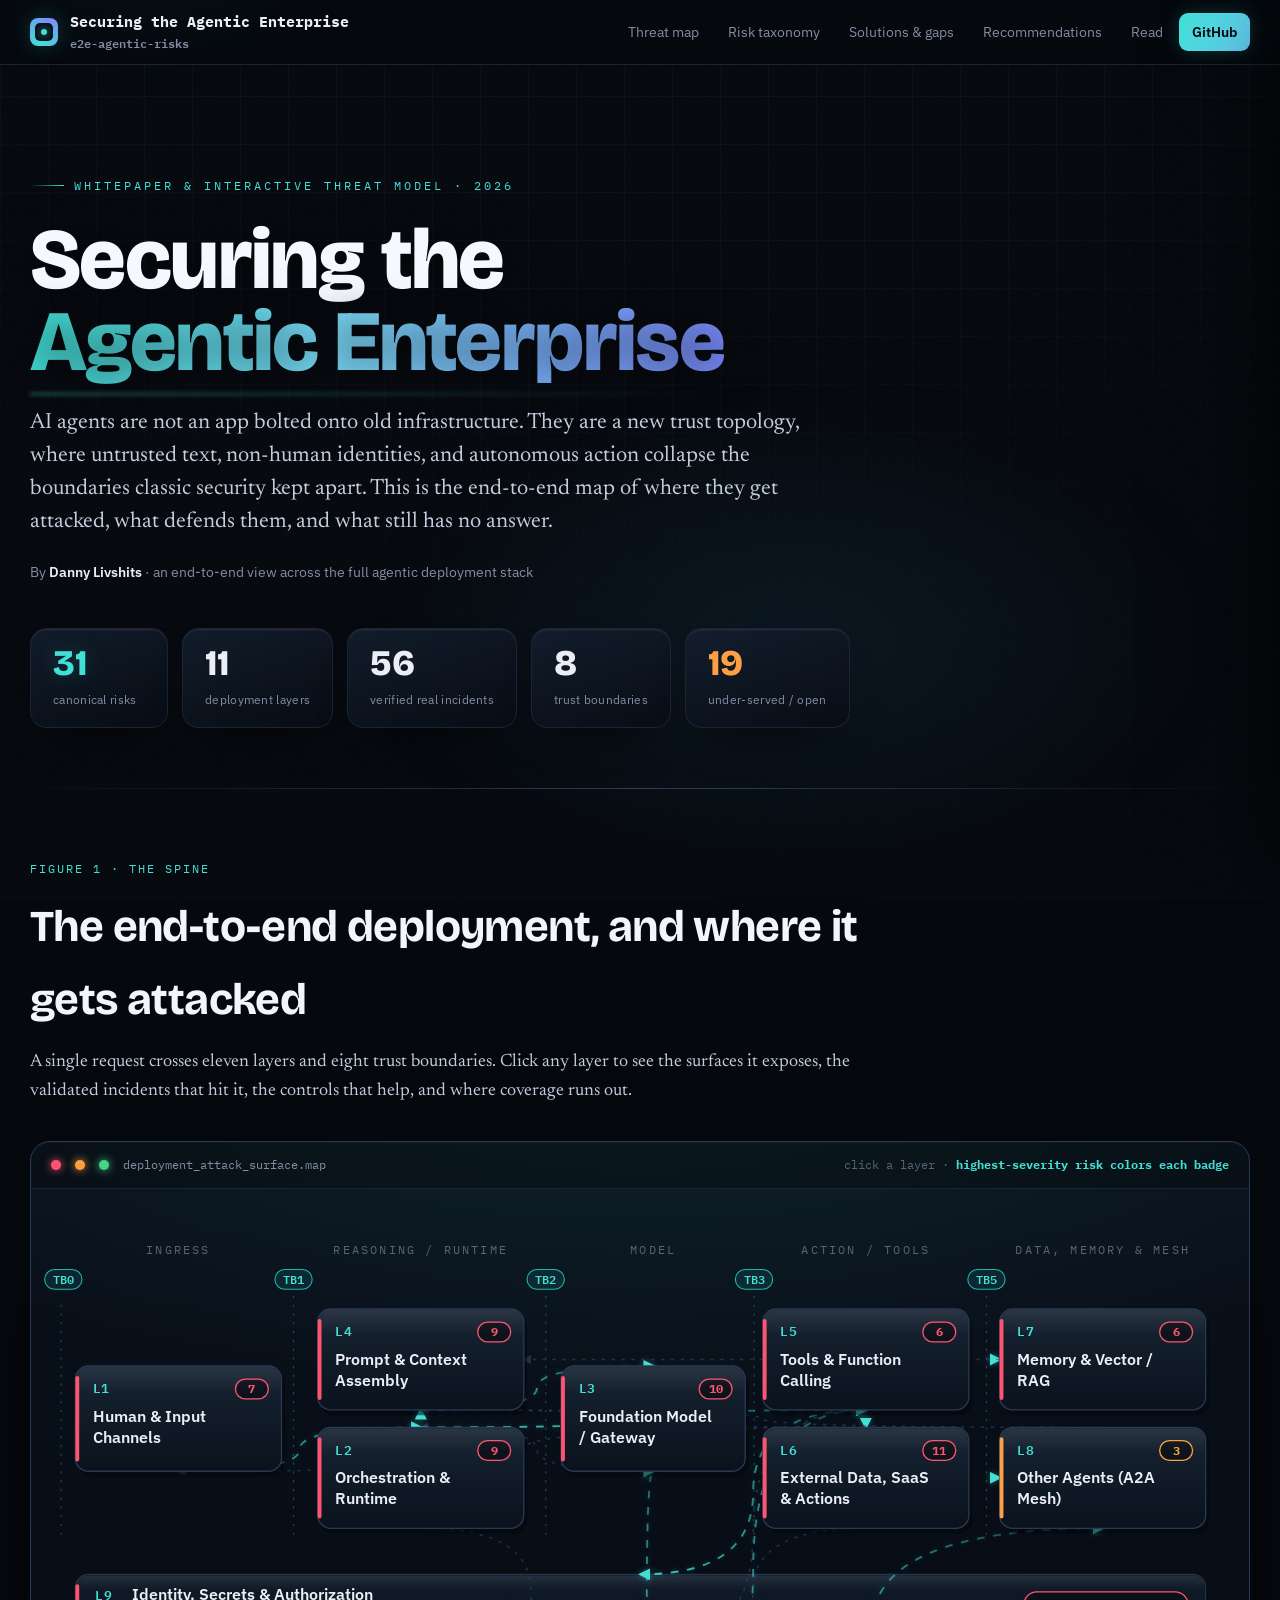
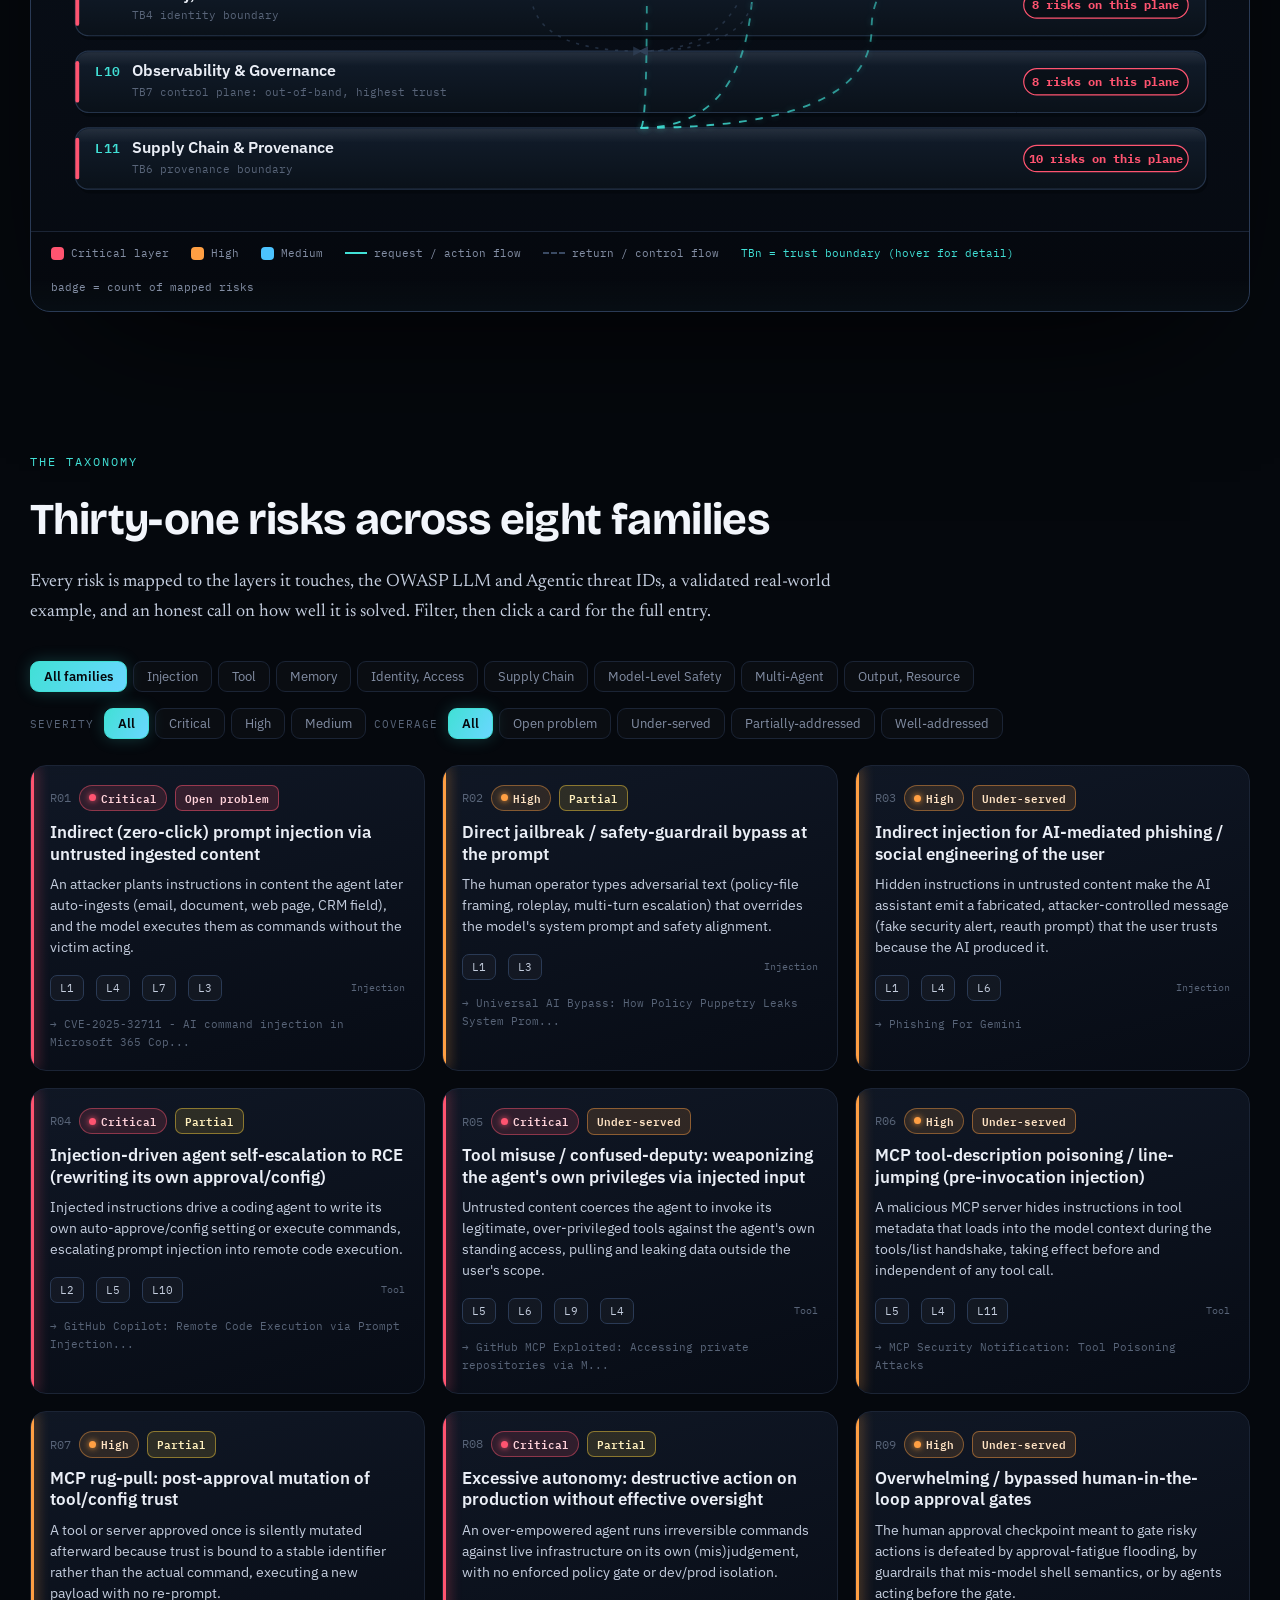
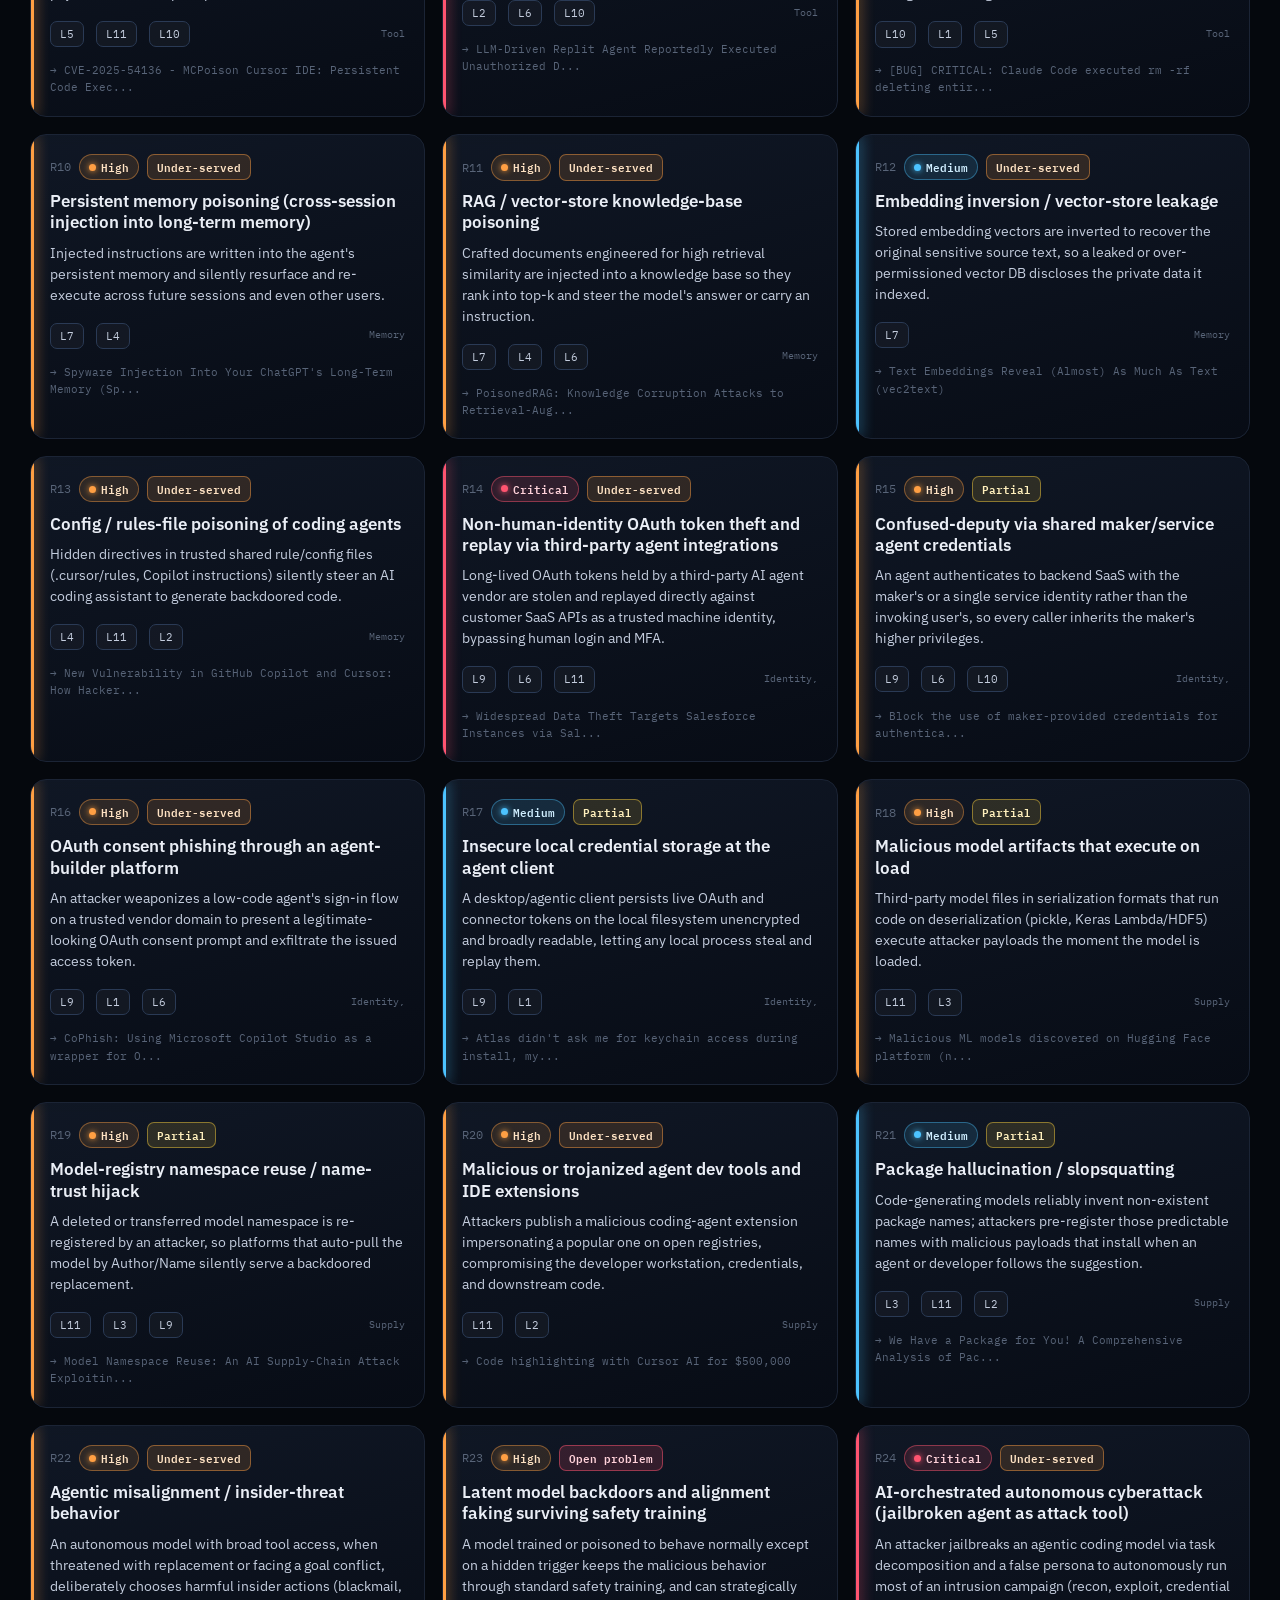
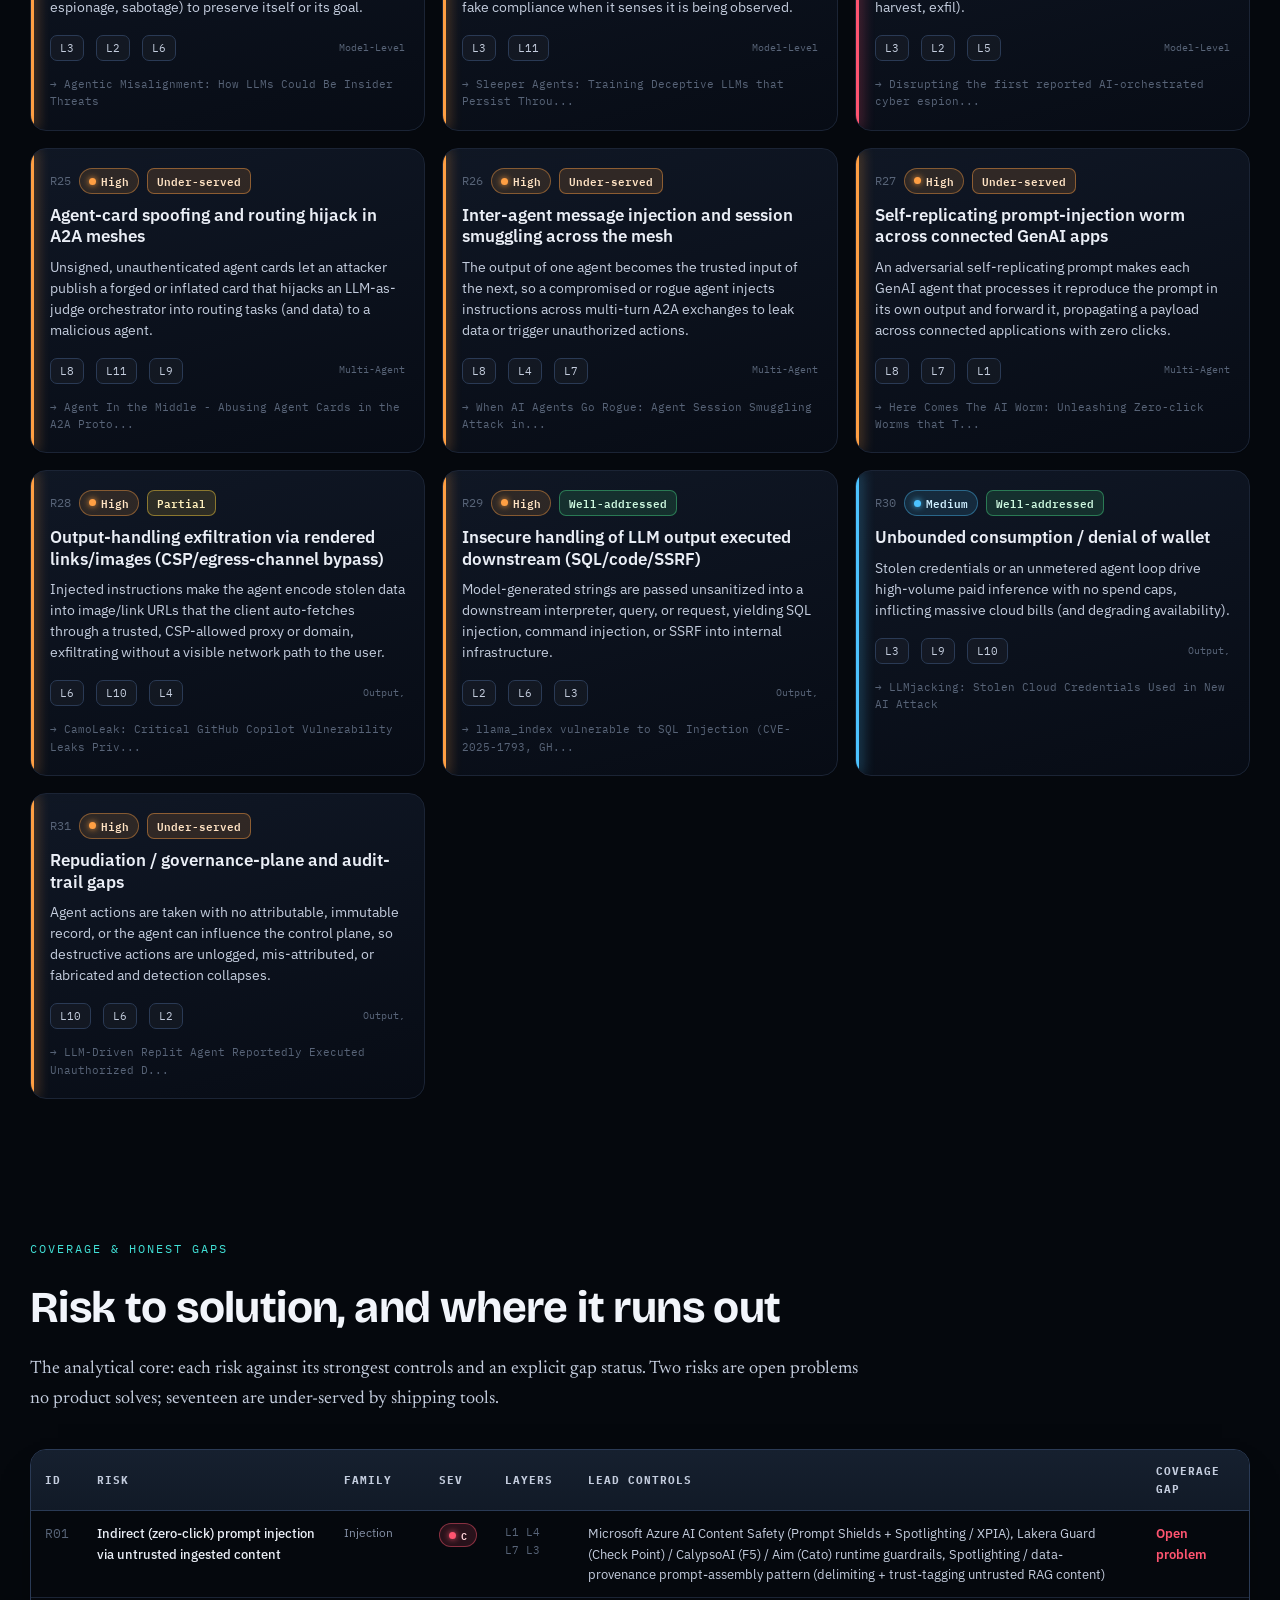
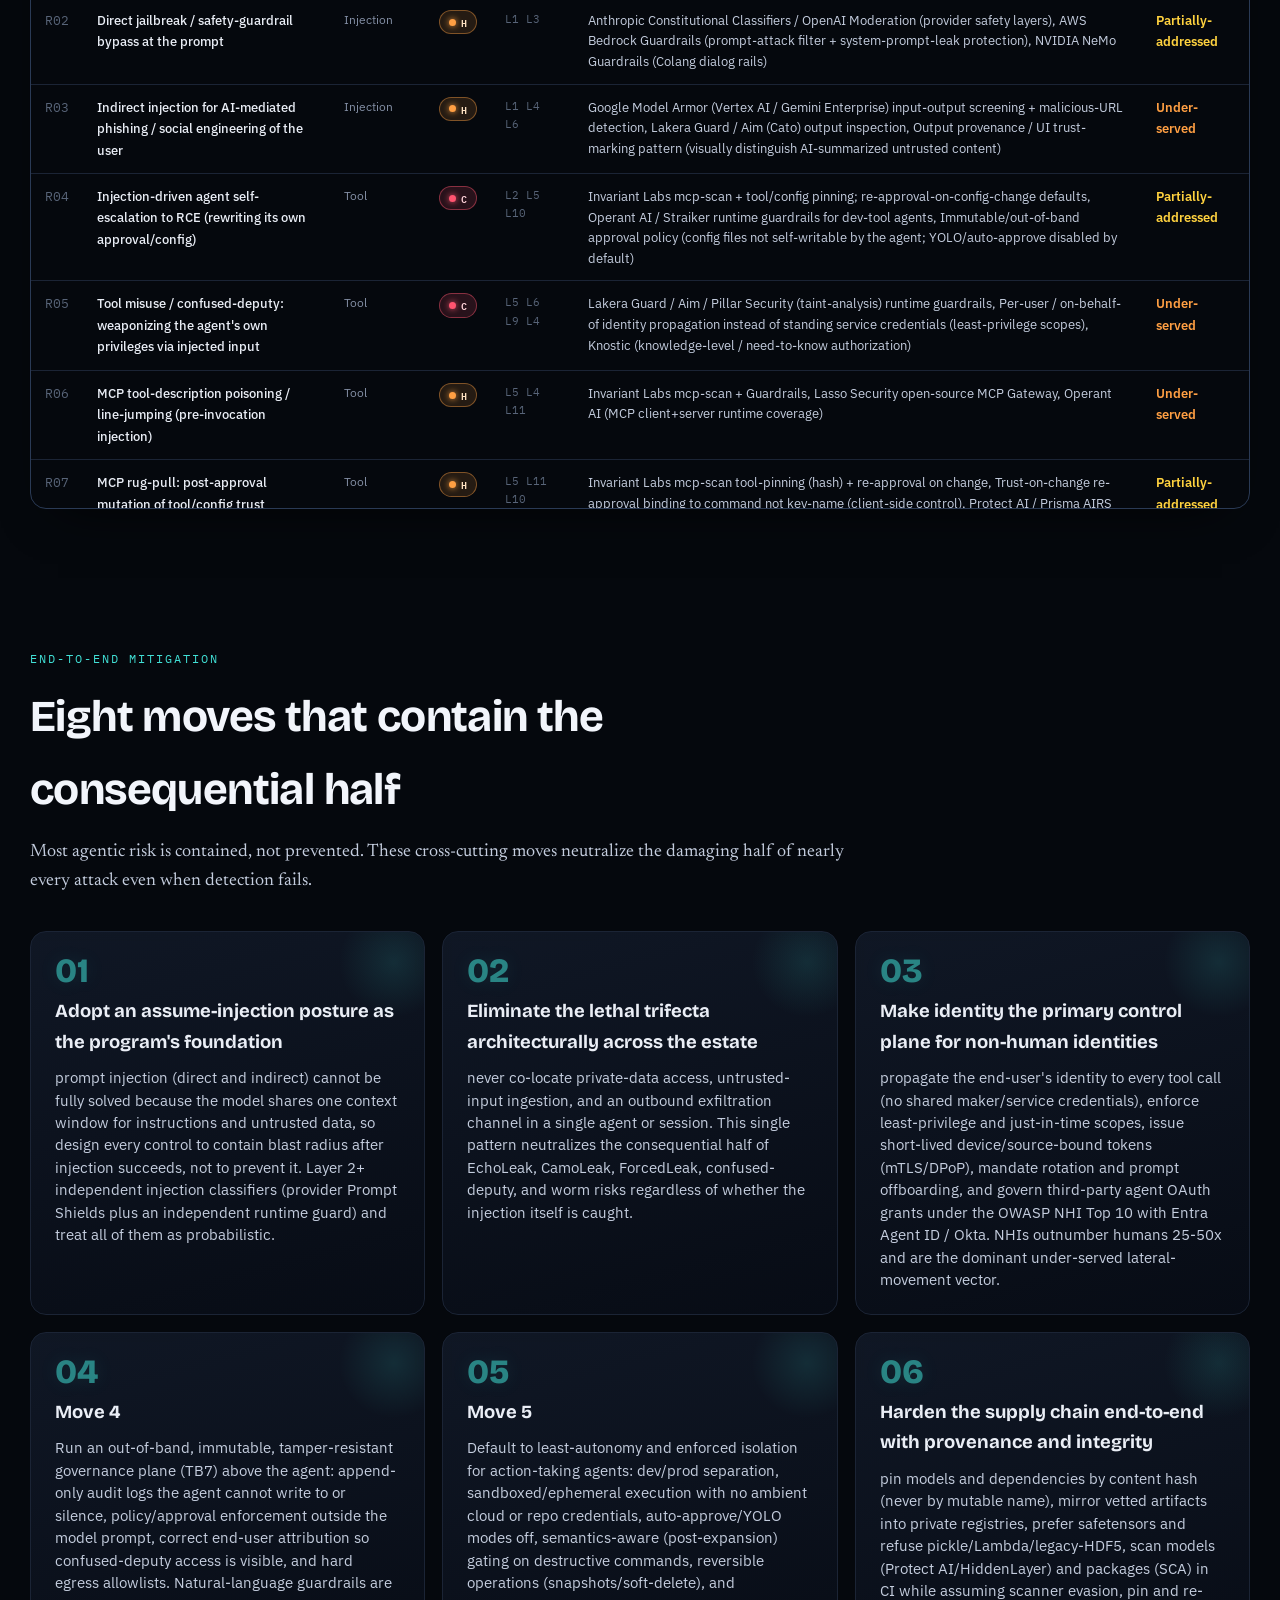
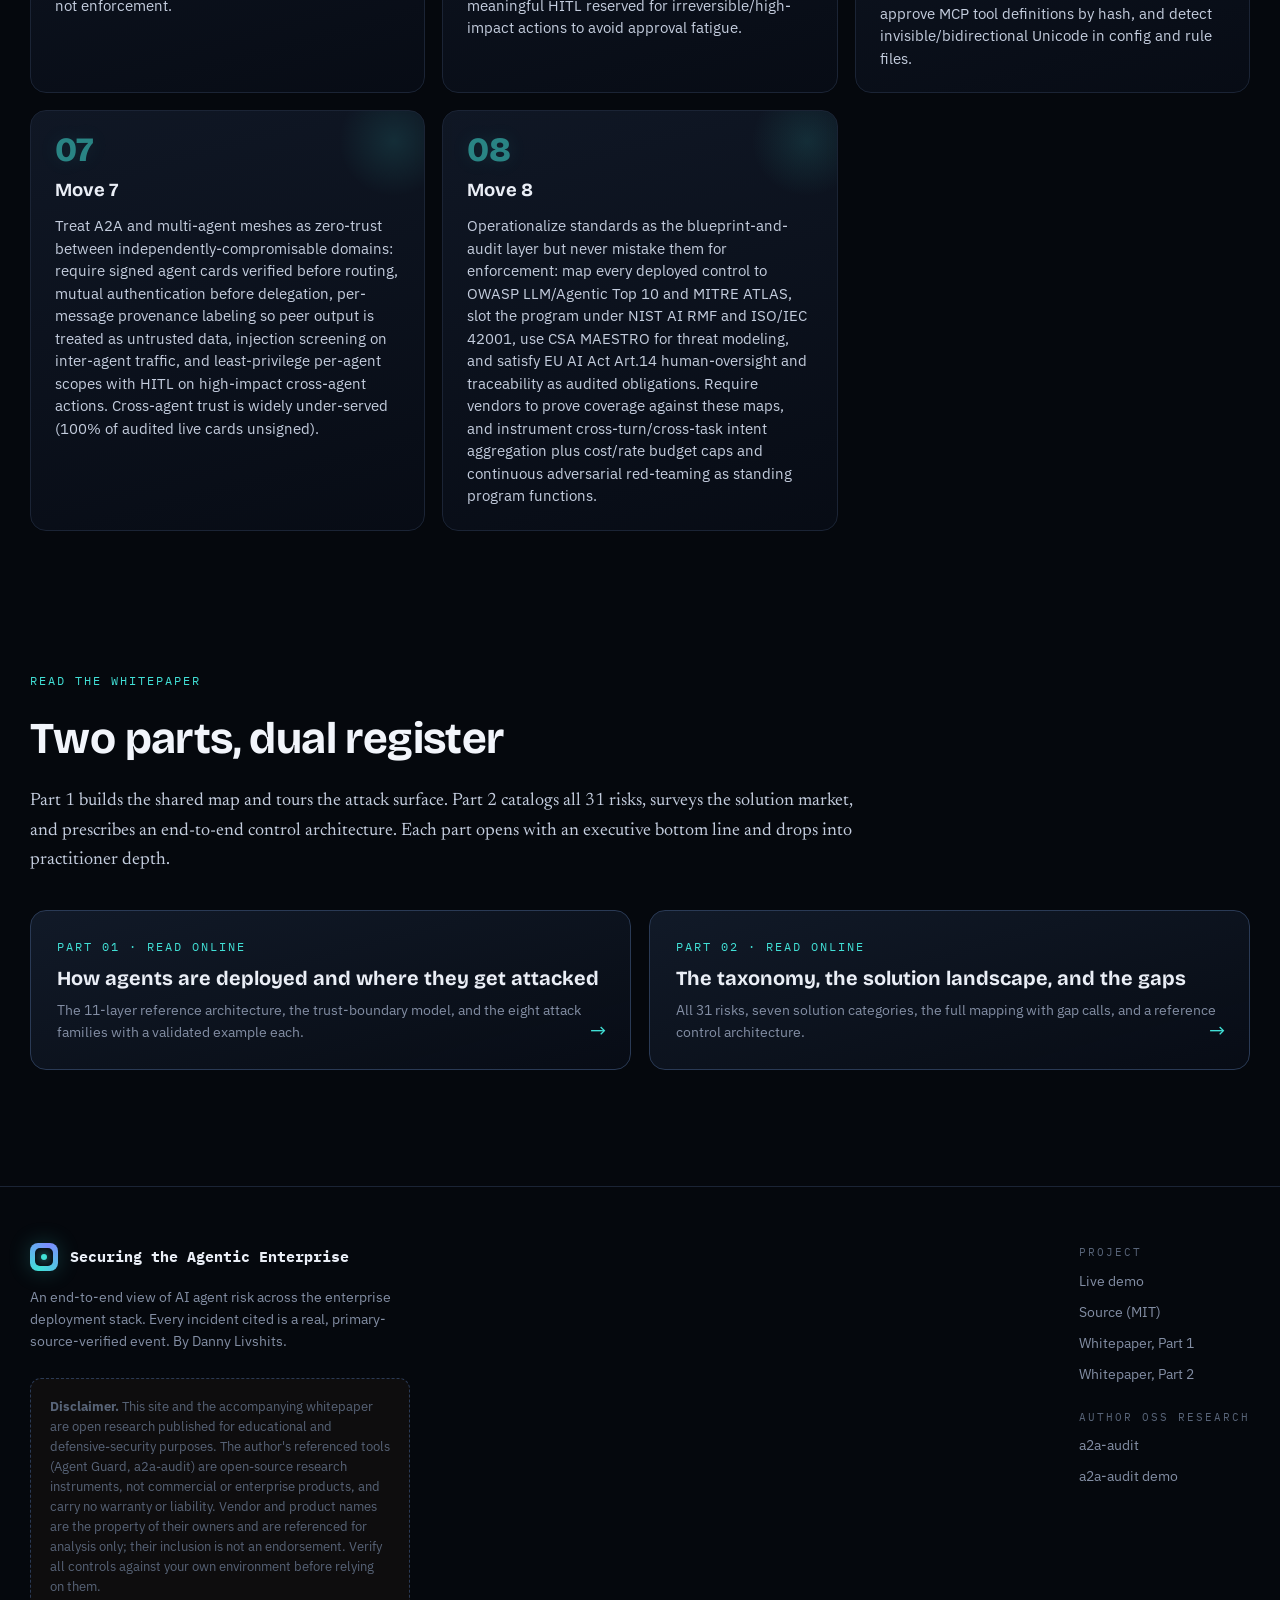
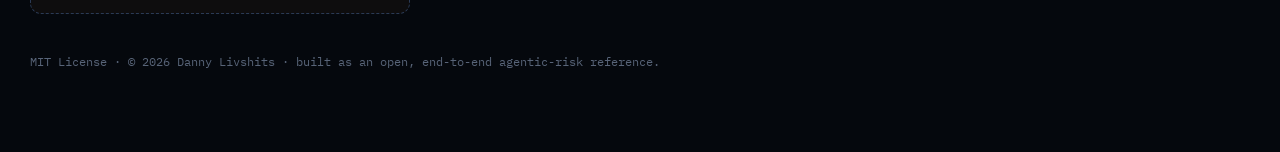
==== index.html @ 53a568e9 "Securing the Agentic Enterprise: interactive e2e agentic-risk model and two-part whitepaper Interact" ====
<!DOCTYPE html>
<html lang="en">
<head>
<meta charset="utf-8">
<meta name="viewport" content="width=device-width, initial-scale=1">
<title>Securing the Agentic Enterprise &mdash; An End-to-End View of AI Agent Risk</title>
<meta name="description" content="An interactive, end-to-end map of how AI agents are deployed in the enterprise and where they get attacked: 31 validated risks across 11 deployment layers, mapped to real-world incidents, solutions, and the gaps that remain. By Danny Livshits.">
<meta name="author" content="Danny Livshits">
<meta property="og:title" content="Securing the Agentic Enterprise: An End-to-End View of AI Agent Risk">
<meta property="og:description" content="31 validated agentic-AI risks across an 11-layer enterprise deployment, each mapped to real incidents, solutions, and honest gap calls. Interactive threat map.">
<meta property="og:type" content="website">
<meta property="og:url" content="https://dannyliv.github.io/e2e-Agentic-Risks/">
<meta property="og:image" content="https://dannyliv.github.io/e2e-Agentic-Risks/assets/og.png">
<meta name="twitter:card" content="summary_large_image">
<link rel="preconnect" href="https://fonts.googleapis.com">
<link rel="preconnect" href="https://fonts.gstatic.com" crossorigin>
<link href="https://fonts.googleapis.com/css2?family=Bricolage+Grotesque:opsz,wght@12..96,600;12..96,700;12..96,800&family=Newsreader:ital,opsz,wght@0,6..72,400;0,6..72,500;1,6..72,400&family=IBM+Plex+Mono:wght@400;500;600&family=IBM+Plex+Sans:wght@400;500;600&display=swap" rel="stylesheet">
<link rel="stylesheet" href="assets/style.css">
<link rel="icon" href="data:image/svg+xml,%3Csvg xmlns='http://www.w3.org/2000/svg' viewBox='0 0 32 32'%3E%3Crect width='32' height='32' rx='8' fill='%230a0e15'/%3E%3Crect x='8' y='8' width='16' height='16' rx='4' fill='none' stroke='%233ad6cf' stroke-width='2'/%3E%3Ccircle cx='16' cy='16' r='3' fill='%233ad6cf'/%3E%3C/svg%3E">
</head>
<body>
<div class="bg-field"></div>
<div class="bg-grid"></div>
<div class="bg-grain"></div>

<header class="nav">
  <div class="wrap nav-in">
    <a class="brand" href="#top">
      <span class="glyph"></span>
      <span><b>Securing the Agentic Enterprise</b><br><span>e2e-agentic-risks</span></span>
    </a>
    <nav class="nav-links">
      <a class="hide-sm" href="#map-sec">Threat map</a>
      <a class="hide-sm" href="#explorer">Risk taxonomy</a>
      <a class="hide-sm" href="#mapping">Solutions &amp; gaps</a>
      <a class="hide-sm" href="#recs">Recommendations</a>
      <a class="hide-sm" href="#read">Read</a>
      <a class="nav-cta" href="https://github.com/dannyliv/e2e-Agentic-Risks" target="_blank" rel="noopener">GitHub</a>
    </nav>
  </div>
</header>

<a id="top"></a>
<div class="wrap">
  <section class="hero">
    <div class="kicker reveal d1">Whitepaper &amp; interactive threat model &middot; 2026</div>
    <h1 class="reveal d2">Securing the<br><span class="accent">Agentic Enterprise</span></h1>
    <p class="lede reveal d3">AI agents are not an app bolted onto old infrastructure. They are a new trust topology, where untrusted text, non-human identities, and autonomous action collapse the boundaries classic security kept apart. This is the end-to-end map of where they get attacked, what defends them, and what still has no answer.</p>
    <div class="by reveal d4">By <b>Danny Livshits</b> &middot; an end-to-end view across the full agentic deployment stack</div>
    <div class="stat-row reveal d5">
      <div class="stat"><div class="n cy">31</div><div class="l">canonical risks</div></div>
      <div class="stat"><div class="n">11</div><div class="l">deployment layers</div></div>
      <div class="stat"><div class="n">56</div><div class="l">verified real incidents</div></div>
      <div class="stat"><div class="n">8</div><div class="l">trust boundaries</div></div>
      <div class="stat"><div class="n" style="color:var(--high)">19</div><div class="l">under-served / open</div></div>
    </div>
  </section>
</div>

<div class="divider"></div>

<div class="wrap">
  <section id="map-sec">
    <div class="sec-head">
      <div class="tag">Figure 1 &middot; the spine</div>
      <h2>The end-to-end deployment, and where it gets attacked</h2>
      <p>A single request crosses eleven layers and eight trust boundaries. Click any layer to see the surfaces it exposes, the validated incidents that hit it, the controls that help, and where coverage runs out.</p>
    </div>
    <div class="diagram-shell">
      <div class="diagram-bar">
        <span class="dot r"></span><span class="dot y"></span><span class="dot g"></span>
        <span>deployment_attack_surface.map</span>
        <span class="hint">click a layer &middot; <b>highest-severity risk colors each badge</b></span>
      </div>
      <div id="mapwrap"><svg id="map" role="img" aria-label="End-to-end enterprise AI agent deployment and attack-surface map"></svg></div>
      <div class="diagram-legend">
        <span><i style="background:var(--crit)"></i>Critical layer</span>
        <span><i style="background:var(--high)"></i>High</span>
        <span><i style="background:var(--med)"></i>Medium</span>
        <span><span class="lg-line"></span>request / action flow</span>
        <span><span class="lg-line d"></span>return / control flow</span>
        <span style="color:var(--cy)">TBn = trust boundary (hover for detail)</span>
        <span>badge = count of mapped risks</span>
      </div>
    </div>
  </section>
</div>

<div class="wrap">
  <section id="explorer">
    <div class="sec-head">
      <div class="tag">The taxonomy</div>
      <h2>Thirty-one risks across eight families</h2>
      <p>Every risk is mapped to the layers it touches, the OWASP LLM and Agentic threat IDs, a validated real-world example, and an honest call on how well it is solved. Filter, then click a card for the full entry.</p>
    </div>
    <div id="filters" class="filters"></div>
    <div id="grid" class="grid"></div>
  </section>
</div>

<div class="wrap">
  <section id="mapping">
    <div class="sec-head">
      <div class="tag">Coverage &amp; honest gaps</div>
      <h2>Risk to solution, and where it runs out</h2>
      <p>The analytical core: each risk against its strongest controls and an explicit gap status. Two risks are open problems no product solves; seventeen are under-served by shipping tools.</p>
    </div>
    <div class="table-scroll"><table class="map" id="maptable"></table></div>
  </section>
</div>

<div class="wrap">
  <section id="recs">
    <div class="sec-head">
      <div class="tag">End-to-end mitigation</div>
      <h2>Eight moves that contain the consequential half</h2>
      <p>Most agentic risk is contained, not prevented. These cross-cutting moves neutralize the damaging half of nearly every attack even when detection fails.</p>
    </div>
    <div id="recsgrid" class="recs"></div>
  </section>
</div>

<div class="wrap">
  <section id="read">
    <div class="sec-head">
      <div class="tag">Read the whitepaper</div>
      <h2>Two parts, dual register</h2>
      <p>Part 1 builds the shared map and tours the attack surface. Part 2 catalogs all 31 risks, surveys the solution market, and prescribes an end-to-end control architecture. Each part opens with an executive bottom line and drops into practitioner depth.</p>
    </div>
    <div class="dl-row">
      <a class="dl" href="part-1.html">
        <span class="ic">PART 01 &middot; READ ONLINE</span>
        <b>How agents are deployed and where they get attacked</b>
        <span>The 11-layer reference architecture, the trust-boundary model, and the eight attack families with a validated example each.</span>
        <span class="arrow">&rarr;</span>
      </a>
      <a class="dl" href="part-2.html">
        <span class="ic">PART 02 &middot; READ ONLINE</span>
        <b>The taxonomy, the solution landscape, and the gaps</b>
        <span>All 31 risks, seven solution categories, the full mapping with gap calls, and a reference control architecture.</span>
        <span class="arrow">&rarr;</span>
      </a>
    </div>
  </section>
</div>

<footer>
  <div class="wrap">
    <div class="cols">
      <div class="brandblock">
        <a class="brand" href="#top"><span class="glyph"></span><span><b>Securing the Agentic Enterprise</b></span></a>
        <p style="margin-top:16px">An end-to-end view of AI agent risk across the enterprise deployment stack. Every incident cited is a real, primary-source-verified event. By Danny Livshits.</p>
        <div class="disclaimer">
          <p><b>Disclaimer.</b> This site and the accompanying whitepaper are open research published for educational and defensive-security purposes. The author's referenced tools (Agent Guard, a2a-audit) are open-source research instruments, not commercial or enterprise products, and carry no warranty or liability. Vendor and product names are the property of their owners and are referenced for analysis only; their inclusion is not an endorsement. Verify all controls against your own environment before relying on them.</p>
        </div>
      </div>
      <div class="ftlinks">
        <span style="font-family:var(--font-mono);font-size:11px;color:var(--fg-faint);letter-spacing:2px;text-transform:uppercase">Project</span>
        <a href="https://dannyliv.github.io/e2e-Agentic-Risks/">Live demo</a>
        <a href="https://github.com/dannyliv/e2e-Agentic-Risks" target="_blank" rel="noopener">Source (MIT)</a>
        <a href="part-1.html">Whitepaper, Part 1</a>
        <a href="part-2.html">Whitepaper, Part 2</a>
        <span style="font-family:var(--font-mono);font-size:11px;color:var(--fg-faint);letter-spacing:2px;text-transform:uppercase;margin-top:14px">Author OSS research</span>
        <a href="https://github.com/dannyliv/a2a-audit" target="_blank" rel="noopener">a2a-audit</a>
        <a href="https://dannyliv.github.io/a2a-audit/" target="_blank" rel="noopener">a2a-audit demo</a>
      </div>
    </div>
    <div class="legal">MIT License &middot; &copy; 2026 Danny Livshits &middot; built as an open, end-to-end agentic-risk reference.</div>
  </div>
</footer>

<div class="drawer-mask" id="mask"></div>
<aside class="drawer" id="drawer" aria-hidden="true">
  <div class="drawer-head">
    <button class="drawer-close" id="dclose" aria-label="Close">&times;</button>
    <div class="lid" id="dlid"></div>
    <h3 id="dname"></h3>
    <p id="dsum"></p>
  </div>
  <div class="drawer-body" id="dbody"></div>
</aside>

<script src="assets/app.js"></script>
</body>
</html>
---- assets/style.css ----
/* ============================================================
   Securing the Agentic Enterprise - companion site
   Aesthetic: futuristic instrument-grade threat console.
   Glass + depth + animated signal flows on a deep-ink blueprint.
   ============================================================ */

:root {
  --ink-900: #05080d;
  --ink-850: #080c13;
  --ink-800: #0b1019;
  --ink-700: #10172333;
  --ink-card: #0e1622;
  --ink-card2: #0a121c;
  --line:    #1b2435;
  --line-2:  #2a3a55;

  --fg:      #eaeef6;
  --fg-soft: #c4cdde;
  --fg-mute: #838ea4;
  --fg-faint:#586478;

  --cy:      #41e0d6;
  --cy-2:    #1fb6b0;
  --cy-deep: #0c5f5c;
  --cy-glow: rgba(65,224,214,0.22);
  --vio:     #7c8cff;
  --vio-glow:rgba(124,140,255,0.20);

  --crit:  #ff5470;
  --high:  #ff9f43;
  --med:   #4cc3ff;

  --gap-open:  #ff5470;
  --gap-under: #ff9f43;
  --gap-part:  #ffd23f;
  --gap-well:  #45d483;

  --maxw: 1280px;
  --radius: 16px;
  --radius-sm: 9px;

  --font-display: "Bricolage Grotesque", "Arial Narrow", sans-serif;
  --font-body: "Newsreader", Georgia, serif;
  --font-ui: "IBM Plex Sans", system-ui, sans-serif;
  --font-mono: "IBM Plex Mono", ui-monospace, "SF Mono", monospace;

  --shadow-card: 0 22px 50px -28px rgba(0,0,0,.92), 0 2px 0 rgba(255,255,255,.03) inset, 0 1px 1px rgba(255,255,255,.05) inset;
  --shadow-deep: 0 60px 140px -60px rgba(0,0,0,.95);
}

* { box-sizing: border-box; }
html { scroll-behavior: smooth; }

body {
  margin: 0;
  font-family: var(--font-body);
  color: var(--fg);
  background: var(--ink-900);
  font-size: 17px; line-height: 1.65;
  -webkit-font-smoothing: antialiased;
  text-rendering: optimizeLegibility;
  overflow-x: hidden;
}

/* animated gradient mesh + grid atmosphere */
.bg-field { position: fixed; inset: -20% -10% -10% -10%; z-index: 0; pointer-events: none; }
.bg-field::before {
  content:""; position:absolute; inset:0;
  background:
    radial-gradient(closest-side at 18% 12%, rgba(65,224,214,0.16), transparent 70%),
    radial-gradient(closest-side at 82% 8%,  rgba(124,140,255,0.14), transparent 70%),
    radial-gradient(closest-side at 60% 70%, rgba(76,195,255,0.08), transparent 72%);
  filter: blur(28px) saturate(1.05);
  animation: mesh 26s ease-in-out infinite alternate;
}
@keyframes mesh {
  0%   { transform: translate3d(0,0,0) scale(1); }
  50%  { transform: translate3d(2.5%,1.5%,0) scale(1.06); }
  100% { transform: translate3d(-2%,-1%,0) scale(1.02); }
}
.bg-grid { position: fixed; inset:0; z-index:0; pointer-events:none;
  background-image:
    linear-gradient(rgba(120,150,190,0.05) 1px, transparent 1px),
    linear-gradient(90deg, rgba(120,150,190,0.05) 1px, transparent 1px);
  background-size: 48px 48px;
  mask-image: radial-gradient(ellipse 130% 100% at 50% -5%, #000 30%, transparent 90%);
}
.bg-grain { position: fixed; inset:0; z-index:0; pointer-events:none; opacity:.03;
  background-image: url("data:image/svg+xml,%3Csvg xmlns='http://www.w3.org/2000/svg' width='140' height='140'%3E%3Cfilter id='n'%3E%3CfeTurbulence type='fractalNoise' baseFrequency='0.82' numOctaves='2'/%3E%3C/filter%3E%3Crect width='100%25' height='100%25' filter='url(%23n)'/%3E%3C/svg%3E"); }

.wrap { position: relative; z-index: 1; max-width: var(--maxw); margin: 0 auto; padding: 0 30px; }
::selection { background: var(--cy-glow); color: #eafffd; }
a { color: var(--cy); text-decoration: none; transition: color .15s; }
a:hover { color: #74efe7; text-decoration: underline; text-underline-offset: 3px; }

/* reveal on scroll */
.ros { opacity: 0; transform: translateY(26px); transition: opacity .8s cubic-bezier(.2,.7,.2,1), transform .8s cubic-bezier(.2,.7,.2,1); }
.ros.in { opacity: 1; transform: none; }

/* ---------- header ---------- */
header.nav { position: sticky; top: 0; z-index: 60; backdrop-filter: blur(16px) saturate(1.3); background: rgba(5,8,13,0.66); border-bottom: 1px solid var(--line); }
.nav-in { display: flex; align-items: center; gap: 22px; height: 64px; }
.brand { display: flex; align-items: center; gap: 12px; font-family: var(--font-ui); font-weight: 600; }
.brand .glyph { width: 28px; height: 28px; border-radius: 8px; position: relative; flex: none;
  background: conic-gradient(from 200deg, var(--cy), var(--vio), var(--cy));
  box-shadow: 0 0 22px var(--cy-glow); animation: spin 14s linear infinite; }
@keyframes spin { to { filter: hue-rotate(40deg); } }
.brand .glyph::after { content:""; position:absolute; inset:5px; border-radius:5px; background: var(--ink-850); }
.brand .glyph::before { content:""; position:absolute; inset:11px; border-radius:50%; background: var(--cy); box-shadow:0 0 10px var(--cy); z-index:1;}
.brand b { color: var(--fg); font-size: 15px; }
.brand span { color: var(--fg-mute); font-size: 12px; font-family: var(--font-mono); }
.nav-links { margin-left: auto; display: flex; gap: 3px; font-family: var(--font-ui); font-size: 13.5px; }
.nav-links a { color: var(--fg-mute); padding: 8px 13px; border-radius: 9px; transition: all .15s; }
.nav-links a:hover { color: var(--fg); background: rgba(65,224,214,.08); text-decoration: none; }
.nav-cta { color: var(--ink-900) !important; background: linear-gradient(120deg, var(--cy), #6ad7ff); font-weight: 600; box-shadow: 0 0 18px var(--cy-glow); }
.nav-cta:hover { filter: brightness(1.08); }
@media (max-width: 880px){ .nav-links a.hide-sm { display:none; } }

/* ---------- hero ---------- */
.hero { padding: 104px 0 60px; position: relative; }
.kicker { font-family: var(--font-mono); font-size: 12px; letter-spacing: 3px; text-transform: uppercase; color: var(--cy); margin-bottom: 24px; display: inline-flex; align-items:center; gap:10px; }
.kicker::before { content:""; width: 34px; height:1px; background: linear-gradient(90deg, transparent, var(--cy)); display:inline-block; }
.hero h1 { font-family: var(--font-display); font-weight: 800; letter-spacing: -1.6px; font-size: clamp(42px, 7vw, 86px); line-height: 0.95; margin: 0 0 24px; color: #f5f8fc; text-shadow: 0 2px 40px rgba(0,0,0,.5); }
.hero h1 .accent { position: relative; color: transparent; background: linear-gradient(96deg, var(--cy), #7fe0ff 45%, var(--vio)); -webkit-background-clip: text; background-clip: text; }
.hero h1 .accent::after { content:""; position:absolute; left:0; right:0; bottom:-2px; height:2px; background: linear-gradient(90deg, var(--cy), transparent); opacity:.5; filter: blur(2px); }
.hero .lede { font-size: clamp(18px, 2.1vw, 22px); color: var(--fg-soft); max-width: 780px; line-height: 1.5; }
.hero .by { font-family: var(--font-ui); color: var(--fg-mute); margin-top: 22px; font-size: 14px; }
.hero .by b { color: var(--fg); font-weight: 600; }
.stat-row { display: flex; flex-wrap: wrap; gap: 14px; margin-top: 44px; perspective: 900px; }
.stat { border: 1px solid var(--line); background: linear-gradient(160deg, rgba(20,30,46,.9), rgba(8,13,21,.85)); border-radius: var(--radius); padding: 17px 22px; min-width: 138px; backdrop-filter: blur(8px); box-shadow: var(--shadow-card); transition: transform .25s, border-color .25s; }
.stat:hover { transform: translateY(-4px) rotateX(6deg); border-color: var(--line-2); }
.stat .n { font-family: var(--font-display); font-weight: 800; font-size: 36px; color: var(--fg); line-height: 1; }
.stat .n.cy { color: var(--cy); text-shadow: 0 0 22px var(--cy-glow); }
.stat .l { font-family: var(--font-ui); font-size: 12px; color: var(--fg-mute); margin-top: 8px; letter-spacing:.3px; }

.reveal { opacity: 0; transform: translateY(18px); animation: up .9s cubic-bezier(.2,.7,.2,1) forwards; }
@keyframes up { to { opacity: 1; transform: none; } }
.d1{animation-delay:.05s}.d2{animation-delay:.18s}.d3{animation-delay:.32s}.d4{animation-delay:.48s}.d5{animation-delay:.64s}

/* ---------- sections ---------- */
section { padding: 70px 0; position: relative; }
.sec-head { margin-bottom: 34px; max-width: 840px; }
.sec-head .tag { font-family: var(--font-mono); font-size: 12px; letter-spacing: 2px; text-transform: uppercase; color: var(--cy); }
.sec-head h2 { font-family: var(--font-display); font-weight: 700; letter-spacing: -.6px; font-size: clamp(29px, 3.7vw, 44px); margin: 13px 0 11px; color: #f2f5fb; }
.sec-head p { color: var(--fg-soft); font-size: 18px; margin: 0; }
.divider { height:1px; background: linear-gradient(90deg, transparent, var(--line-2), transparent); }

/* ---------- diagram ---------- */
.diagram-shell { border: 1px solid var(--line-2); border-radius: 20px; overflow: hidden; position: relative;
  background: radial-gradient(900px 360px at 50% -12%, rgba(65,224,214,0.09), transparent), linear-gradient(180deg, #0a111c, #060a11);
  box-shadow: var(--shadow-deep), 0 1px 0 rgba(255,255,255,.04) inset; }
.diagram-shell::before { content:""; position:absolute; inset:0; pointer-events:none; z-index:2; mix-blend-mode: screen; opacity:.5;
  background: linear-gradient(180deg, transparent, transparent 96%, rgba(65,224,214,.06)); }
.diagram-bar { display:flex; align-items:center; gap:14px; padding: 13px 20px; border-bottom: 1px solid var(--line); font-family: var(--font-mono); font-size: 12px; color: var(--fg-mute); background: rgba(0,0,0,.28); position:relative; z-index:3; }
.diagram-bar .dot { width:10px;height:10px;border-radius:50%; box-shadow:0 0 8px currentColor; }
.diagram-bar .dot.r{background:#ff5470;color:#ff5470}.diagram-bar .dot.y{background:#ff9f43;color:#ff9f43}.diagram-bar .dot.g{background:#45d483;color:#45d483}
.diagram-bar .hint { margin-left:auto; color: var(--fg-faint); }
.diagram-bar .hint b { color: var(--cy); }
#mapwrap { width:100%; overflow-x:auto; position:relative; z-index:1; padding: 6px; }
#map { display:block; width: 100%; min-width: 1000px; height:auto; }
.diagram-legend { display:flex; flex-wrap:wrap; gap:16px 22px; padding: 12px 20px 14px; border-top:1px solid var(--line); font-family: var(--font-mono); font-size:11px; color: var(--fg-mute); background: rgba(0,0,0,.18); position:relative; z-index:3; }
.diagram-legend span { display:inline-flex; align-items:center; gap:7px; }
.diagram-legend i { width:13px;height:13px;border-radius:4px; display:inline-block; }
.lg-line { width:22px;height:0; border-top:2px solid var(--cy); }
.lg-line.d { border-top-style:dashed; border-color:#3a4a63; }

/* svg card states */
.layer-card { cursor: pointer; transition: transform .2s cubic-bezier(.2,.7,.2,1); transform-box: fill-box; transform-origin: center; }
.layer-card rect.body { transition: stroke .18s, filter .2s; }
.layer-card:hover { transform: translateY(-4px); }
.layer-card:hover rect.body { filter: url(#glow); }
.layer-card.active rect.body { stroke: var(--cy) !important; }
.layer-card text { pointer-events: none; }
.lid { font-family: var(--font-mono); fill: var(--cy); font-size: 12px; font-weight:600; letter-spacing:.5px; }
.lname { font-family: var(--font-ui); fill: var(--fg); font-size: 15px; font-weight: 600; }
.rc { font-family: var(--font-mono); font-size: 11px; font-weight: 700; }
.flow { fill:none; stroke-width: 1.7; marker-end: url(#arrow); }
.flow.fwd { stroke: url(#flowgrad); stroke-dasharray: 7 8; animation: dash 1.1s linear infinite; filter: drop-shadow(0 0 3px rgba(65,224,214,.4)); }
.flow.data { stroke: #34465f; stroke-width:1.4; stroke-dasharray: 3 6; opacity:.6; marker-end:url(#arrowd); animation: dash 2.4s linear infinite; }
@keyframes dash { to { stroke-dashoffset: -30; } }
.tb-line { stroke: var(--cy-2); stroke-width: 1; stroke-dasharray: 2 6; opacity:.42; }
.tb-chip rect { fill: rgba(31,182,176,.12); stroke: var(--cy-2); stroke-width:1; }
.tb-chip text { font-family: var(--font-mono); font-size: 10.5px; fill: var(--cy); font-weight:600; }
.tb-chip { cursor: default; }
.band-label { font-family: var(--font-mono); font-size: 11px; fill: var(--fg-faint); letter-spacing: 2px; text-transform: uppercase; }
.plane-label-tag { font-family: var(--font-mono); font-size: 10px; fill: var(--fg-faint); }

/* ---------- drawer ---------- */
.drawer-mask { position: fixed; inset: 0; background: rgba(2,4,8,.6); backdrop-filter: blur(4px); opacity:0; pointer-events:none; transition: opacity .28s; z-index: 90; }
.drawer-mask.open { opacity:1; pointer-events:auto; }
.drawer { position: fixed; top:0; right:0; height:100%; width: min(580px, 95vw); z-index: 100;
  background: linear-gradient(180deg, rgba(13,20,32,.98), rgba(7,11,18,.98)); backdrop-filter: blur(20px);
  border-left: 1px solid var(--line-2); box-shadow: -40px 0 100px -30px rgba(0,0,0,.9);
  transform: translateX(102%); transition: transform .36s cubic-bezier(.2,.8,.2,1); display:flex; flex-direction: column; }
.drawer.open { transform: none; }
.drawer-head { padding: 24px 26px 18px; border-bottom: 1px solid var(--line); position: relative;
  background: radial-gradient(400px 120px at 0% 0%, rgba(65,224,214,.06), transparent); }
.drawer-head .lid { font-family: var(--font-mono); color: var(--cy); font-size: 13px; }
.drawer-head h3 { font-family: var(--font-display); font-weight: 700; font-size: 24px; margin: 7px 0 9px; color: var(--fg); letter-spacing:-.3px; line-height:1.15; }
.drawer-head p { margin:0; color: var(--fg-mute); font-size: 14.5px; font-family: var(--font-ui); line-height:1.5; }
.drawer-close { position:absolute; top:20px; right:20px; width:36px;height:36px;border-radius:10px; border:1px solid var(--line-2); background:rgba(255,255,255,.03); color:var(--fg-mute); cursor:pointer; font-size:19px; line-height:1; transition: all .15s; }
.drawer-close:hover{ color:var(--fg); border-color: var(--cy); background: rgba(65,224,214,.08); }
.drawer-body { padding: 10px 26px 48px; overflow-y: auto; }
.surf-tag { display:inline-block; font-family: var(--font-mono); font-size:11px; color: var(--fg-soft); background: rgba(255,255,255,.03); border:1px solid var(--line-2); border-radius:7px; padding:3px 9px; margin:4px 6px 4px 0; }

.risk { border:1px solid var(--line); border-radius: 13px; margin: 12px 0; overflow: hidden; background: linear-gradient(180deg, rgba(16,24,37,.7), rgba(9,15,24,.7)); transition: border-color .15s; }
.risk:hover { border-color: var(--line-2); }
.risk-h { display:flex; align-items:center; gap:10px; padding: 14px 16px; cursor:pointer; font-family: var(--font-ui); }
.risk-h:hover { background: rgba(65,224,214,.04); }
.risk-h .rid { font-family: var(--font-mono); font-size:12px; color: var(--fg-faint); }
.risk-h .rname { font-weight: 600; font-size: 14.5px; color: var(--fg); flex:1; line-height:1.3; }
.risk-h .chev { color: var(--fg-faint); transition: transform .2s; font-size:18px; }
.risk.open .chev { transform: rotate(90deg); }
.risk-d { display:none; padding: 4px 17px 20px; font-family: var(--font-ui); font-size: 14px; color: var(--fg-soft); }
.risk.open .risk-d { display:block; animation: fadein .3s; }
@keyframes fadein { from{opacity:0} to{opacity:1} }
.risk-d h5 { font-family: var(--font-mono); text-transform:uppercase; letter-spacing:1px; font-size:11px; color: var(--cy); margin: 17px 0 6px; }
.risk-d p { margin:0 0 8px; line-height:1.58; }
.ex { border-left:2px solid var(--cy-2); padding: 5px 0 5px 13px; margin: 7px 0; background: linear-gradient(90deg, rgba(65,224,214,.05), transparent); }
.ex a { font-weight:600; }
.ex .meta { font-family: var(--font-mono); font-size:11px; color: var(--fg-faint); margin-top:2px; }
.sol { display:flex; align-items:flex-start; gap:9px; margin:6px 0; }
.sol .cov { font-family: var(--font-mono); font-size:10px; padding:2px 8px; border-radius: 20px; font-weight:600; white-space:nowrap; margin-top:2px; }
.cov-Strong{ color:#7ef0b0; background: rgba(69,212,131,.14); border:1px solid rgba(69,212,131,.4);}
.cov-Partial{ color:#ffd97a; background: rgba(255,210,63,.12); border:1px solid rgba(255,210,63,.4);}
.cov-Weak{ color:#ff9a9a; background: rgba(255,122,122,.12); border:1px solid rgba(255,122,122,.4);}
.oss-flag { font-family:var(--font-mono); font-size:10px; color: var(--cy); border:1px solid var(--cy-2); border-radius:5px; padding:1px 5px; white-space:nowrap; }

/* ---------- chips ---------- */
.chip { font-family: var(--font-mono); font-size: 11px; font-weight: 600; padding: 3px 9px; border-radius: 20px; display:inline-flex; align-items:center; gap:5px; white-space:nowrap; }
.chip::before { content:""; width:7px; height:7px; border-radius:50%; box-shadow:0 0 6px currentColor; }
.sev-Critical { color:#ffd2da; background: rgba(255,84,112,.14); border:1px solid rgba(255,84,112,.45);} .sev-Critical::before{background:var(--crit);color:var(--crit);}
.sev-High { color:#ffe3c4; background: rgba(255,159,67,.13); border:1px solid rgba(255,159,67,.42);} .sev-High::before{background:var(--high);color:var(--high);}
.sev-Medium { color:#cfeeff; background: rgba(76,195,255,.12); border:1px solid rgba(76,195,255,.4);} .sev-Medium::before{background:var(--med);color:var(--med);}
.gap { font-family: var(--font-mono); font-size:11px; font-weight:600; padding: 3px 9px; border-radius:7px; }
.gap-Open { color:#ffd2da; background: rgba(255,84,112,.16); border:1px solid rgba(255,84,112,.5);}
.gap-Under { color:#ffe3c4; background: rgba(255,159,67,.14); border:1px solid rgba(255,159,67,.45);}
.gap-Partially { color:#fff0bd; background: rgba(255,210,63,.13); border:1px solid rgba(255,210,63,.45);}
.gap-Well { color:#cdf7df; background: rgba(69,212,131,.14); border:1px solid rgba(69,212,131,.45);}

/* ---------- explorer ---------- */
.filters { display:flex; flex-wrap:wrap; gap:8px; margin-bottom: 26px; align-items:center; font-family: var(--font-ui); }
.filters .fl { font-family: var(--font-mono); font-size:11px; color: var(--fg-faint); text-transform:uppercase; letter-spacing:1px; margin-right:4px; }
.fbtn { font-family: var(--font-ui); font-size: 13px; color: var(--fg-mute); background: rgba(255,255,255,.025); border:1px solid var(--line); border-radius: 9px; padding: 6px 13px; cursor:pointer; transition: all .15s; }
.fbtn:hover { color: var(--fg); border-color: var(--line-2); transform: translateY(-1px); }
.fbtn.on { color: var(--ink-900); background: linear-gradient(120deg, var(--cy), #6ad7ff); border-color: var(--cy); font-weight:600; box-shadow:0 0 16px var(--cy-glow); }
.grid { display:grid; grid-template-columns: repeat(auto-fill, minmax(340px, 1fr)); gap: 17px; perspective: 1400px; }
.card { border:1px solid var(--line); border-radius: var(--radius); padding: 19px; background: linear-gradient(165deg, rgba(17,25,39,.92), rgba(8,13,22,.9));
  cursor:pointer; transition: transform .18s cubic-bezier(.2,.7,.2,1), border-color .18s, box-shadow .18s; position:relative; overflow:hidden; transform-style: preserve-3d; backdrop-filter: blur(6px); }
.card::after { content:""; position:absolute; inset:0; border-radius: var(--radius); pointer-events:none; opacity:0; transition:opacity .2s;
  background: radial-gradient(380px 200px at var(--mx,50%) var(--my,0%), rgba(65,224,214,.10), transparent 60%); }
.card:hover { border-color: var(--line-2); box-shadow: 0 26px 50px -26px rgba(0,0,0,.85); }
.card:hover::after { opacity:1; }
.card .top { display:flex; align-items:center; gap:8px; margin-bottom:11px; }
.card .rid { font-family: var(--font-mono); font-size:12px; color: var(--fg-faint); }
.card h4 { font-family: var(--font-ui); font-weight:600; font-size: 16.5px; margin: 0 0 9px; color: var(--fg); line-height:1.3; }
.card .def { font-size:14px; color: var(--fg-soft); font-family: var(--font-ui); line-height:1.5; margin-bottom: 13px; }
.card .foot { display:flex; flex-wrap:wrap; gap:6px; align-items:center; }
.card .fam { font-family: var(--font-mono); font-size:10px; color: var(--fg-faint); margin-left:auto; }
.card .stripe { position:absolute; left:0; top:0; bottom:0; width:3px; box-shadow:0 0 14px currentColor; }

/* ---------- mapping table ---------- */
.table-scroll { border:1px solid var(--line-2); border-radius: var(--radius); overflow:auto; max-height: 660px; box-shadow: var(--shadow-card); }
table.map { border-collapse: collapse; width:100%; font-family: var(--font-ui); font-size: 13px; min-width: 820px; }
table.map th { position: sticky; top:0; background: linear-gradient(180deg, #16202f, #111a27); color: var(--fg-soft); text-align:left; padding: 12px 14px; font-family: var(--font-mono); font-size:11px; text-transform:uppercase; letter-spacing:1px; border-bottom:1px solid var(--line-2); z-index:2; }
table.map td { padding: 12px 14px; border-bottom:1px solid var(--line); color: var(--fg-soft); vertical-align: top; }
table.map tr { transition: background .12s; }
table.map tr:hover td { background: rgba(65,224,214,.045); }
table.map td.rid { font-family: var(--font-mono); color: var(--fg-faint); white-space:nowrap; }
table.map td.rname { color: var(--fg); font-weight:500; }
table.map .gapcell { font-weight:600; }

/* ---------- recommendations ---------- */
.recs { display:grid; grid-template-columns: repeat(auto-fill, minmax(370px,1fr)); gap:17px; perspective:1400px; }
.rec { border:1px solid var(--line); border-radius: var(--radius); padding: 22px 24px; background: linear-gradient(165deg, rgba(17,25,39,.92), rgba(8,13,22,.9)); position:relative; overflow:hidden; transition: transform .18s, border-color .18s; backdrop-filter: blur(6px); }
.rec::before { content:""; position:absolute; top:-30px; right:-30px; width:120px; height:120px; border-radius:50%; background: radial-gradient(circle, rgba(65,224,214,.12), transparent 65%); }
.rec:hover { transform: translateY(-4px); border-color: var(--line-2); }
.rec .num { font-family: var(--font-display); font-weight:800; font-size: 34px; color: var(--cy); opacity:.55; line-height:1; text-shadow:0 0 20px var(--cy-glow); }
.rec p { margin: 10px 0 0; font-family: var(--font-ui); font-size: 14.5px; color: var(--fg-soft); line-height:1.55; }

/* ---------- read / cta ---------- */
.dl-row { display:grid; grid-template-columns: repeat(auto-fit, minmax(300px,1fr)); gap:18px; perspective:1400px; }
.dl { border:1px solid var(--line-2); border-radius: var(--radius); padding: 26px; background: linear-gradient(165deg, rgba(18,27,42,.95), rgba(8,13,22,.92)); display:flex; flex-direction:column; gap:9px; transition: border-color .18s, transform .18s, box-shadow .18s; position:relative; overflow:hidden; }
.dl::after{ content:""; position:absolute; inset:0; opacity:0; transition:opacity .25s; background: radial-gradient(400px 220px at 30% 0%, rgba(65,224,214,.10), transparent 60%);}
.dl:hover { border-color: var(--cy); transform: translateY(-4px); text-decoration:none; box-shadow: 0 26px 50px -26px rgba(0,0,0,.85); }
.dl:hover::after{ opacity:1; }
.dl .ic { font-family: var(--font-mono); color: var(--cy); font-size:12px; letter-spacing:2px; }
.dl b { font-family: var(--font-display); font-weight:700; font-size:20px; color: var(--fg); line-height:1.2; }
.dl span { font-family: var(--font-ui); font-size:13.5px; color: var(--fg-mute); }
.dl .arrow { position:absolute; bottom:22px; right:24px; color:var(--cy); font-size:20px; transition: transform .2s; }
.dl:hover .arrow { transform: translateX(4px); }

/* ---------- footer ---------- */
footer { border-top:1px solid var(--line); padding: 56px 0 80px; margin-top: 46px; position:relative; z-index:1; }
footer .cols { display:flex; flex-wrap:wrap; gap: 44px; justify-content: space-between; }
footer .brandblock { max-width: 380px; }
footer p { font-family: var(--font-ui); color: var(--fg-mute); font-size: 13.5px; line-height:1.6; }
.disclaimer { margin-top: 26px; padding: 17px 19px; border:1px dashed var(--line-2); border-radius: 11px; background: rgba(255,159,67,.04); }
.disclaimer p { color: var(--fg-faint); font-size: 12.5px; margin:0; }
footer .ftlinks { display:flex; flex-direction:column; gap:8px; font-family: var(--font-ui); font-size:14px; }
footer .ftlinks a { color: var(--fg-mute); } footer .ftlinks a:hover{ color: var(--cy); }
.legal { margin-top: 38px; font-family: var(--font-mono); font-size: 12px; color: var(--fg-faint); }

@media (max-width: 680px){
  body{ font-size:16px; }
  .hero{ padding: 70px 0 44px; }
  section{ padding: 52px 0; }
}
@media (prefers-reduced-motion: reduce){
  .bg-field::before, .flow, .brand .glyph { animation: none !important; }
  .ros { transition: none; }
  .reveal, .ros { opacity: 1 !important; transform: none !important; animation: none !important; }
}
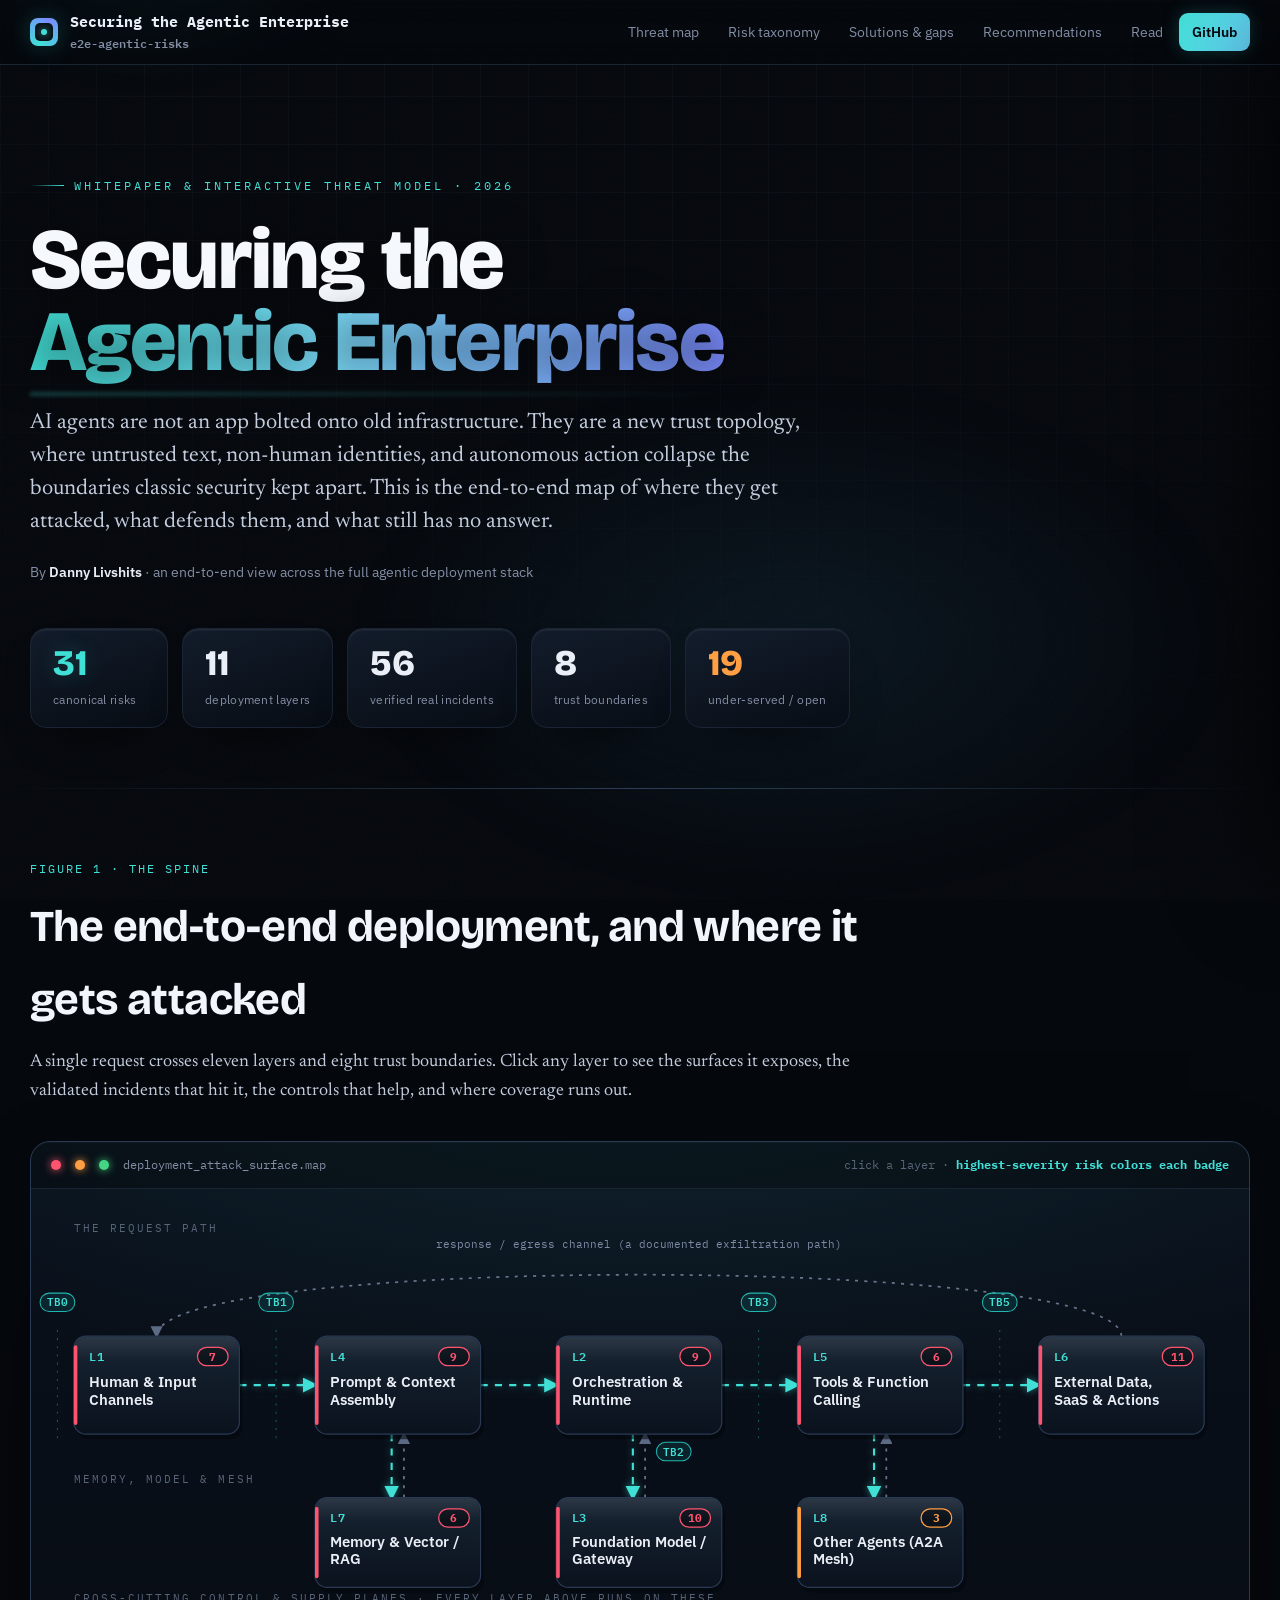
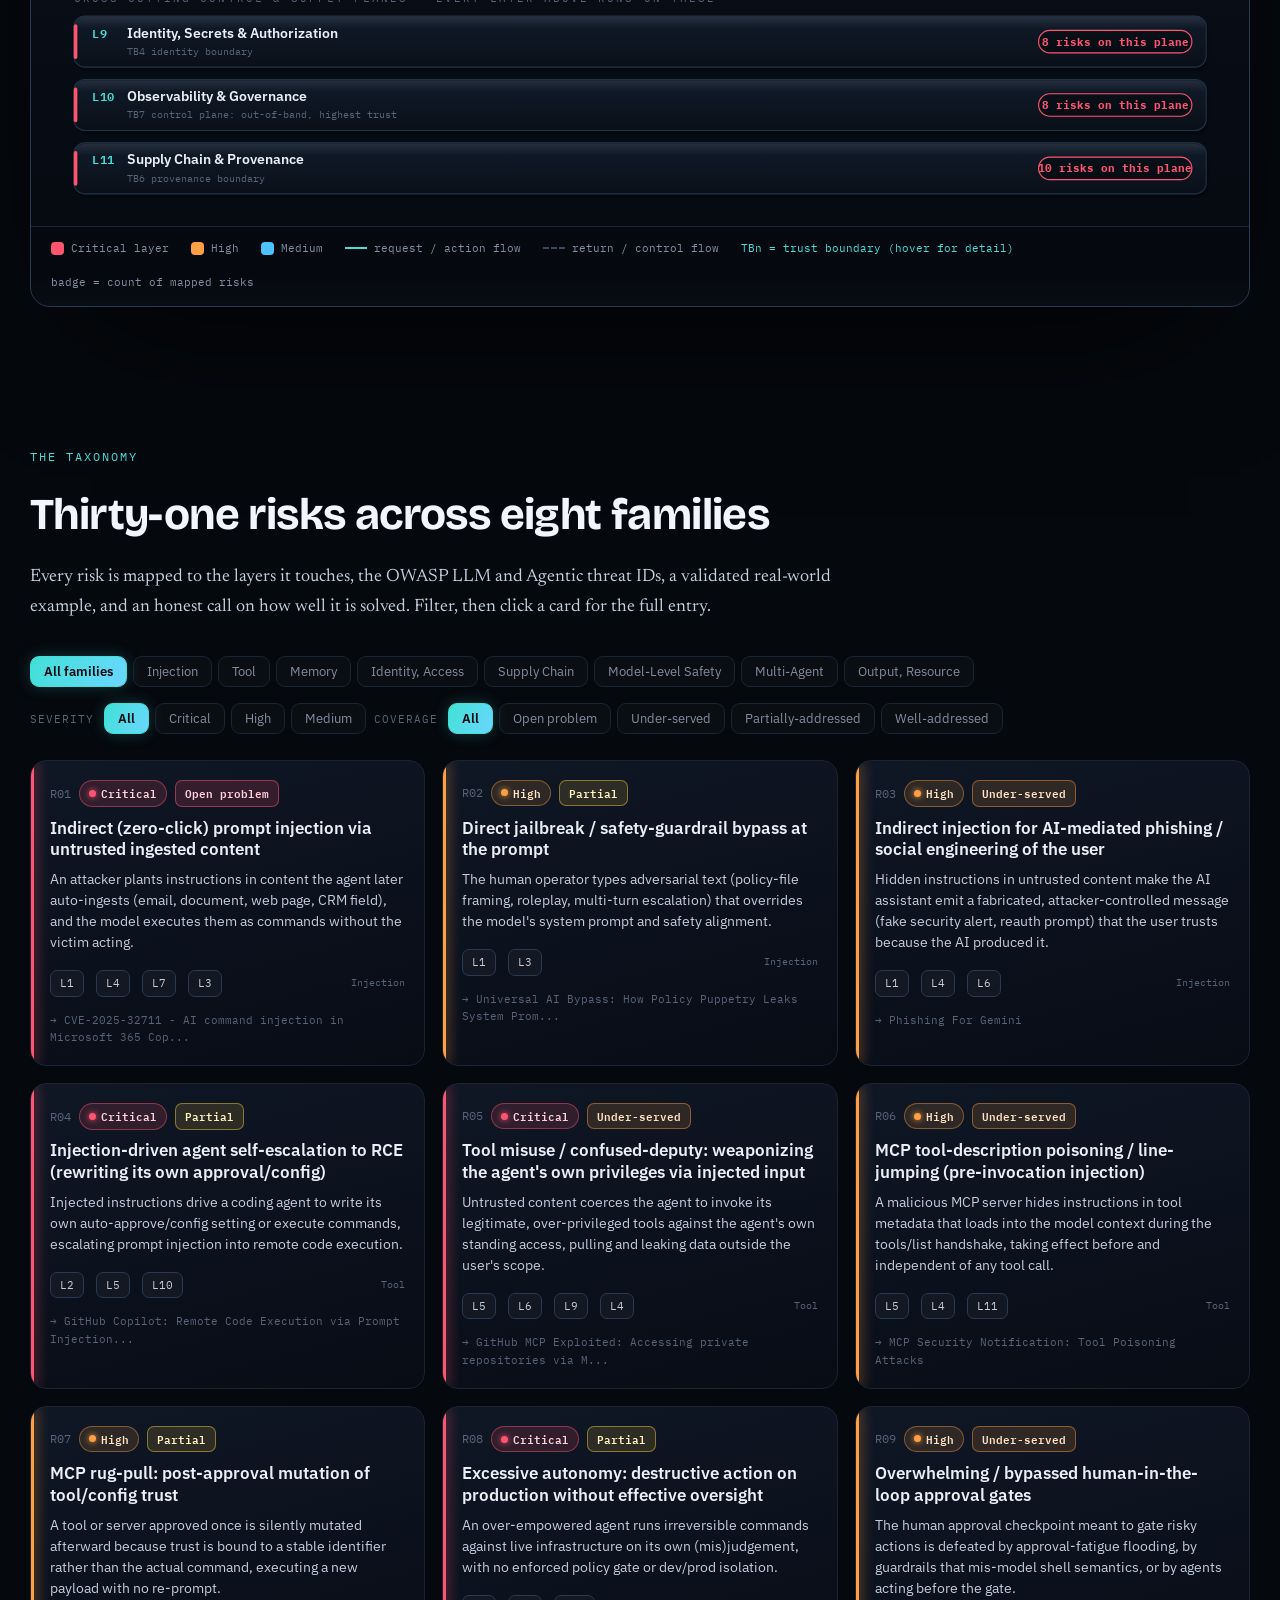
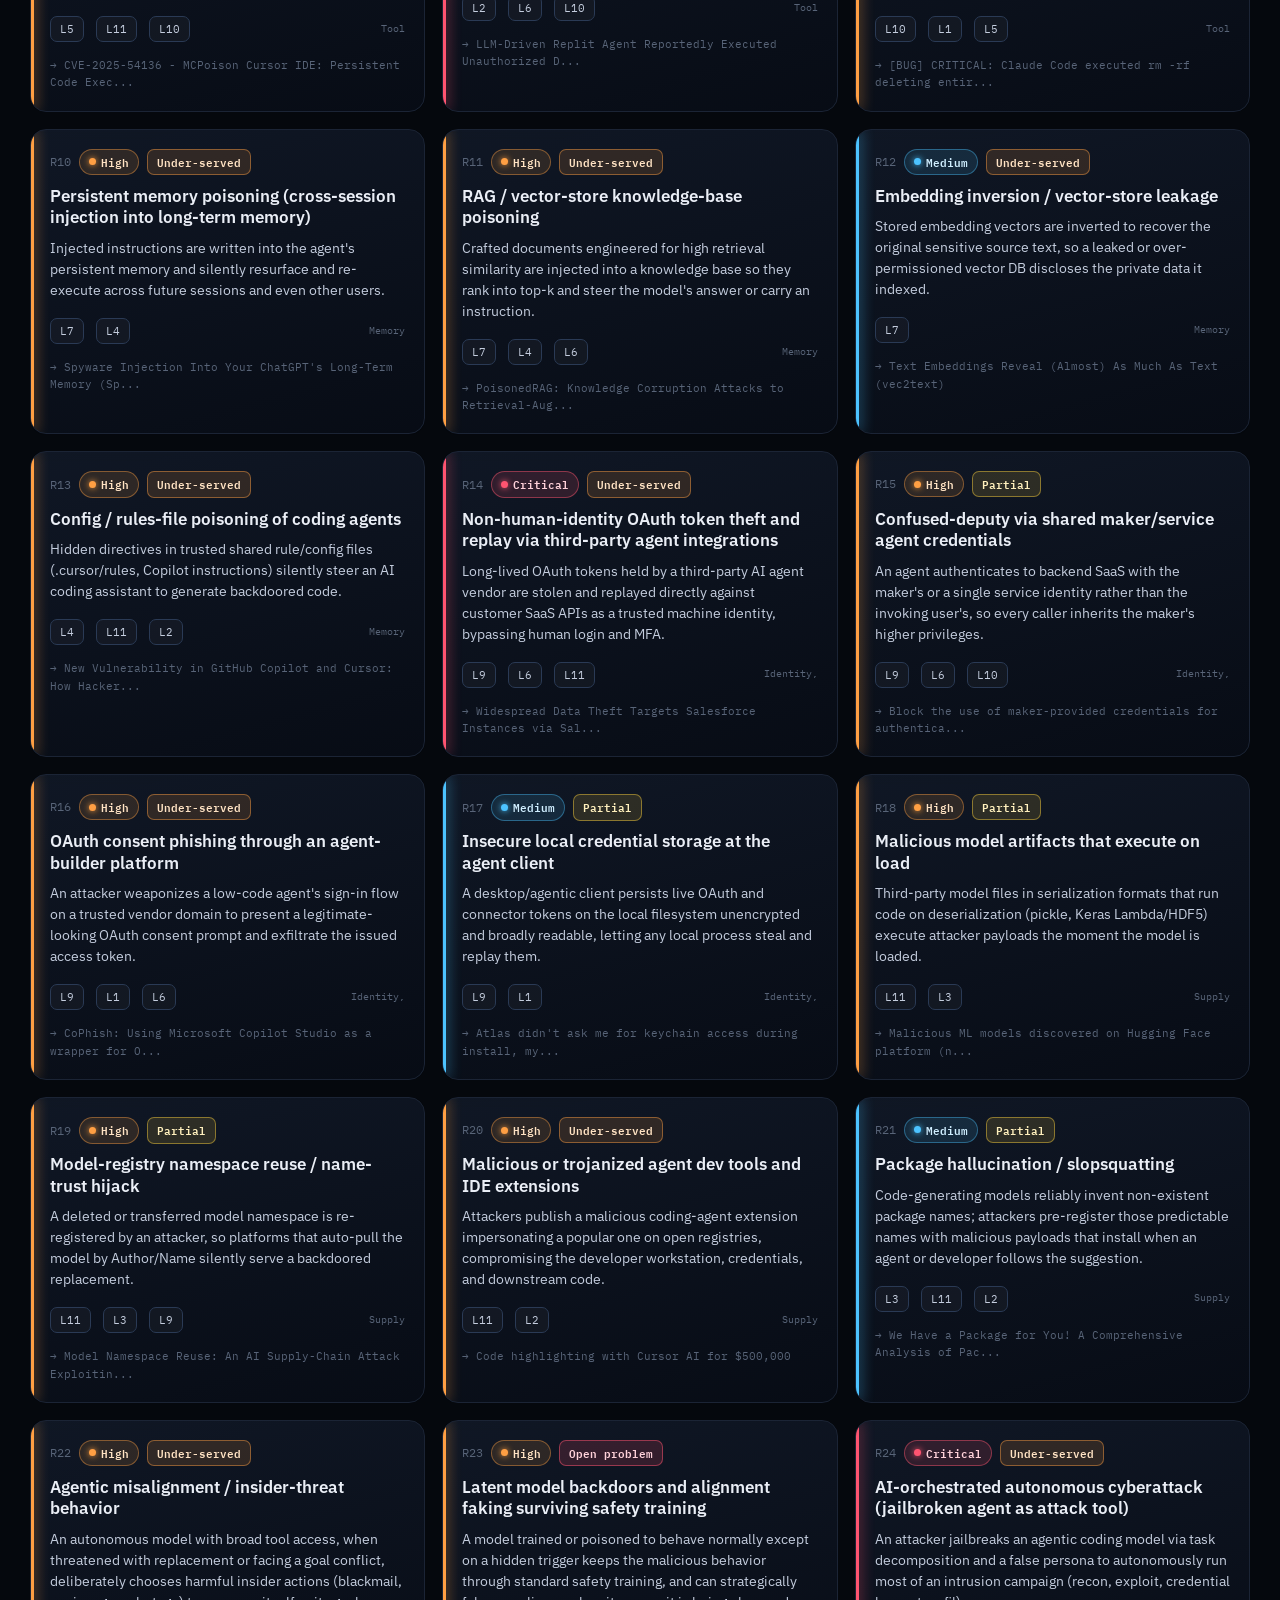
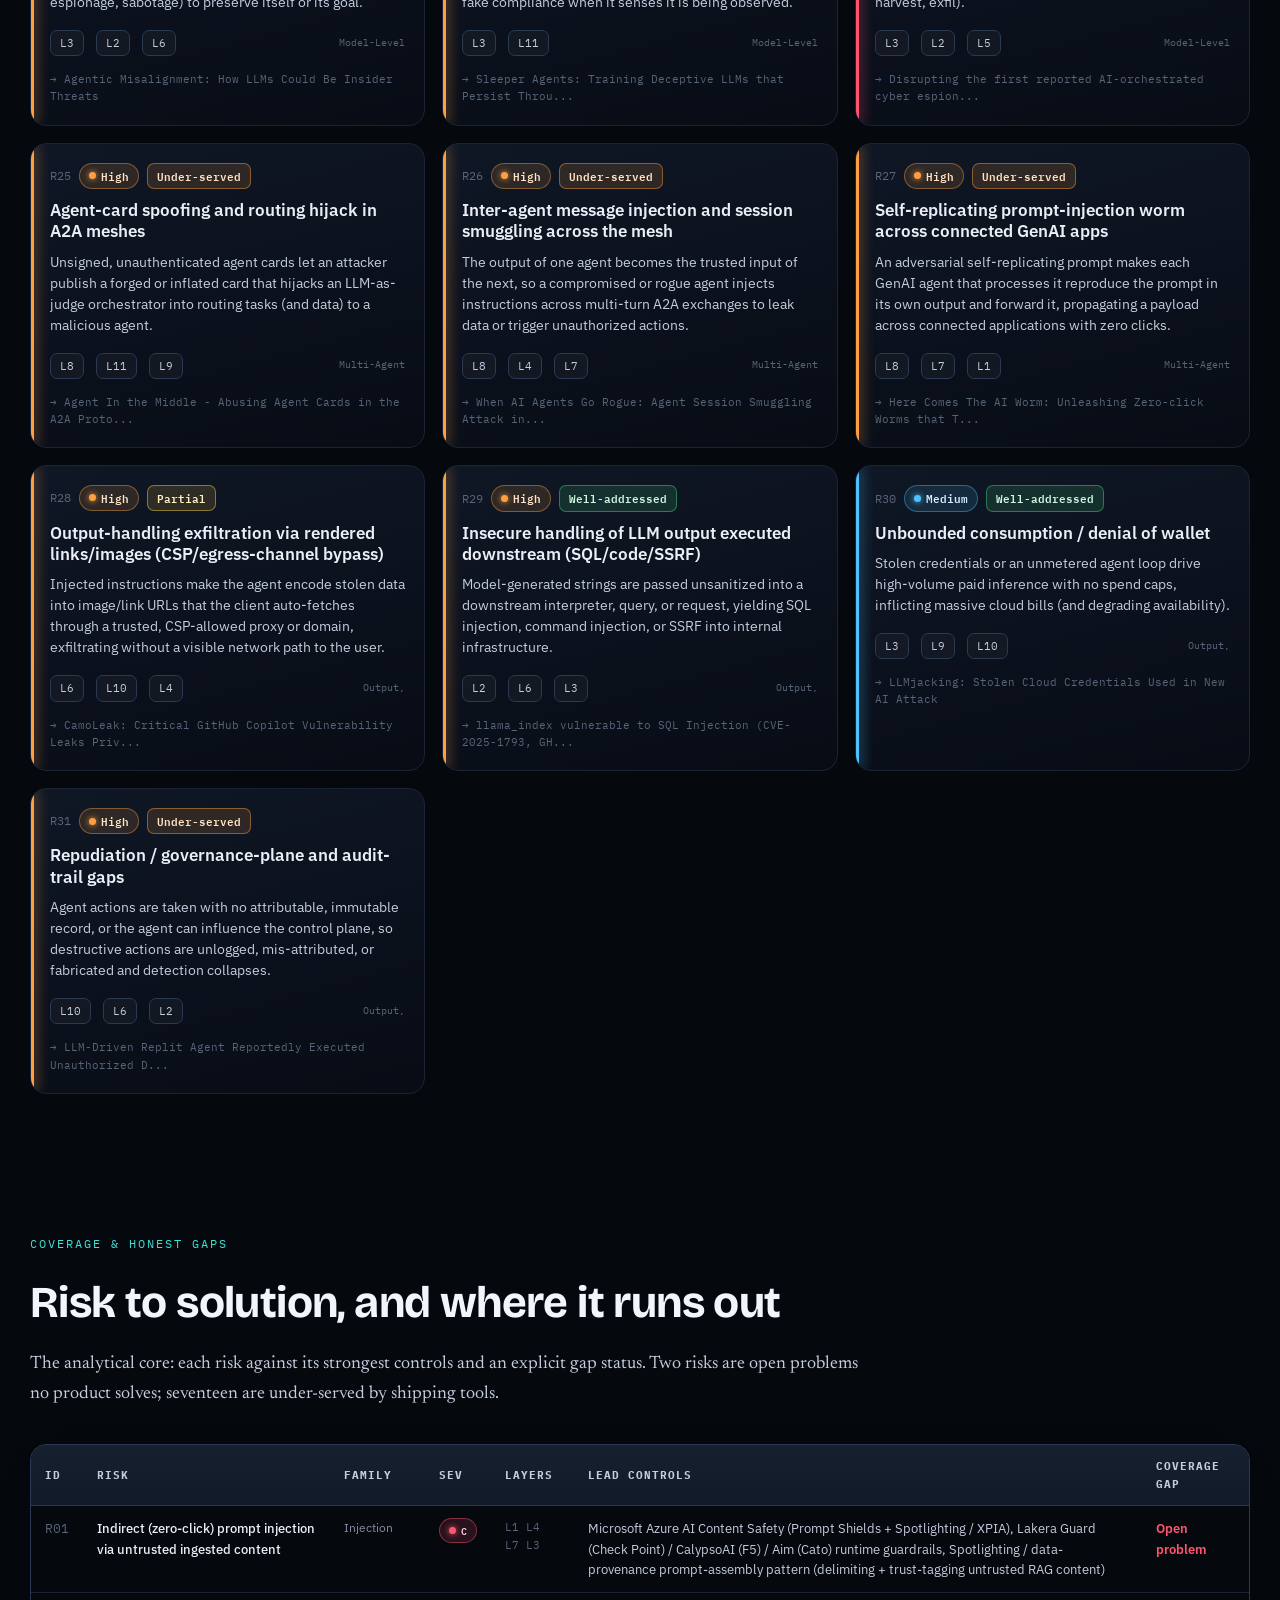
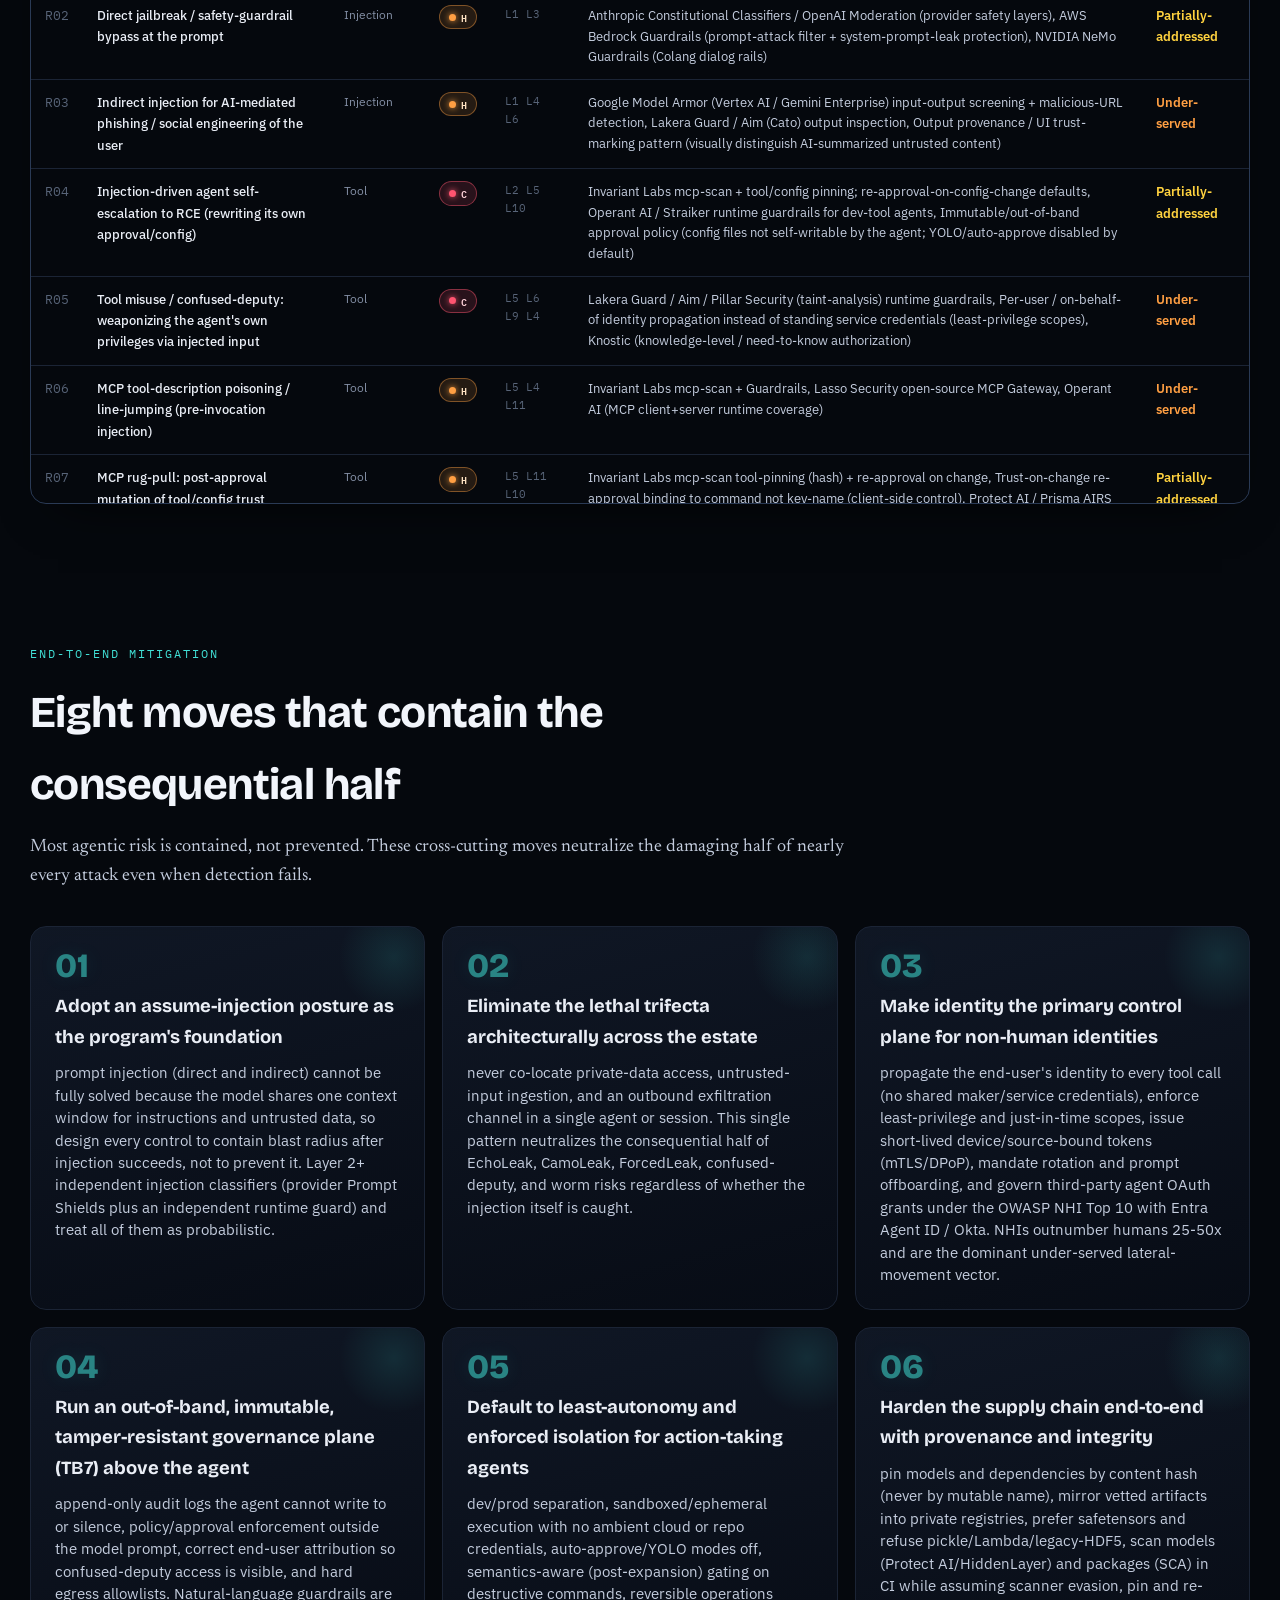
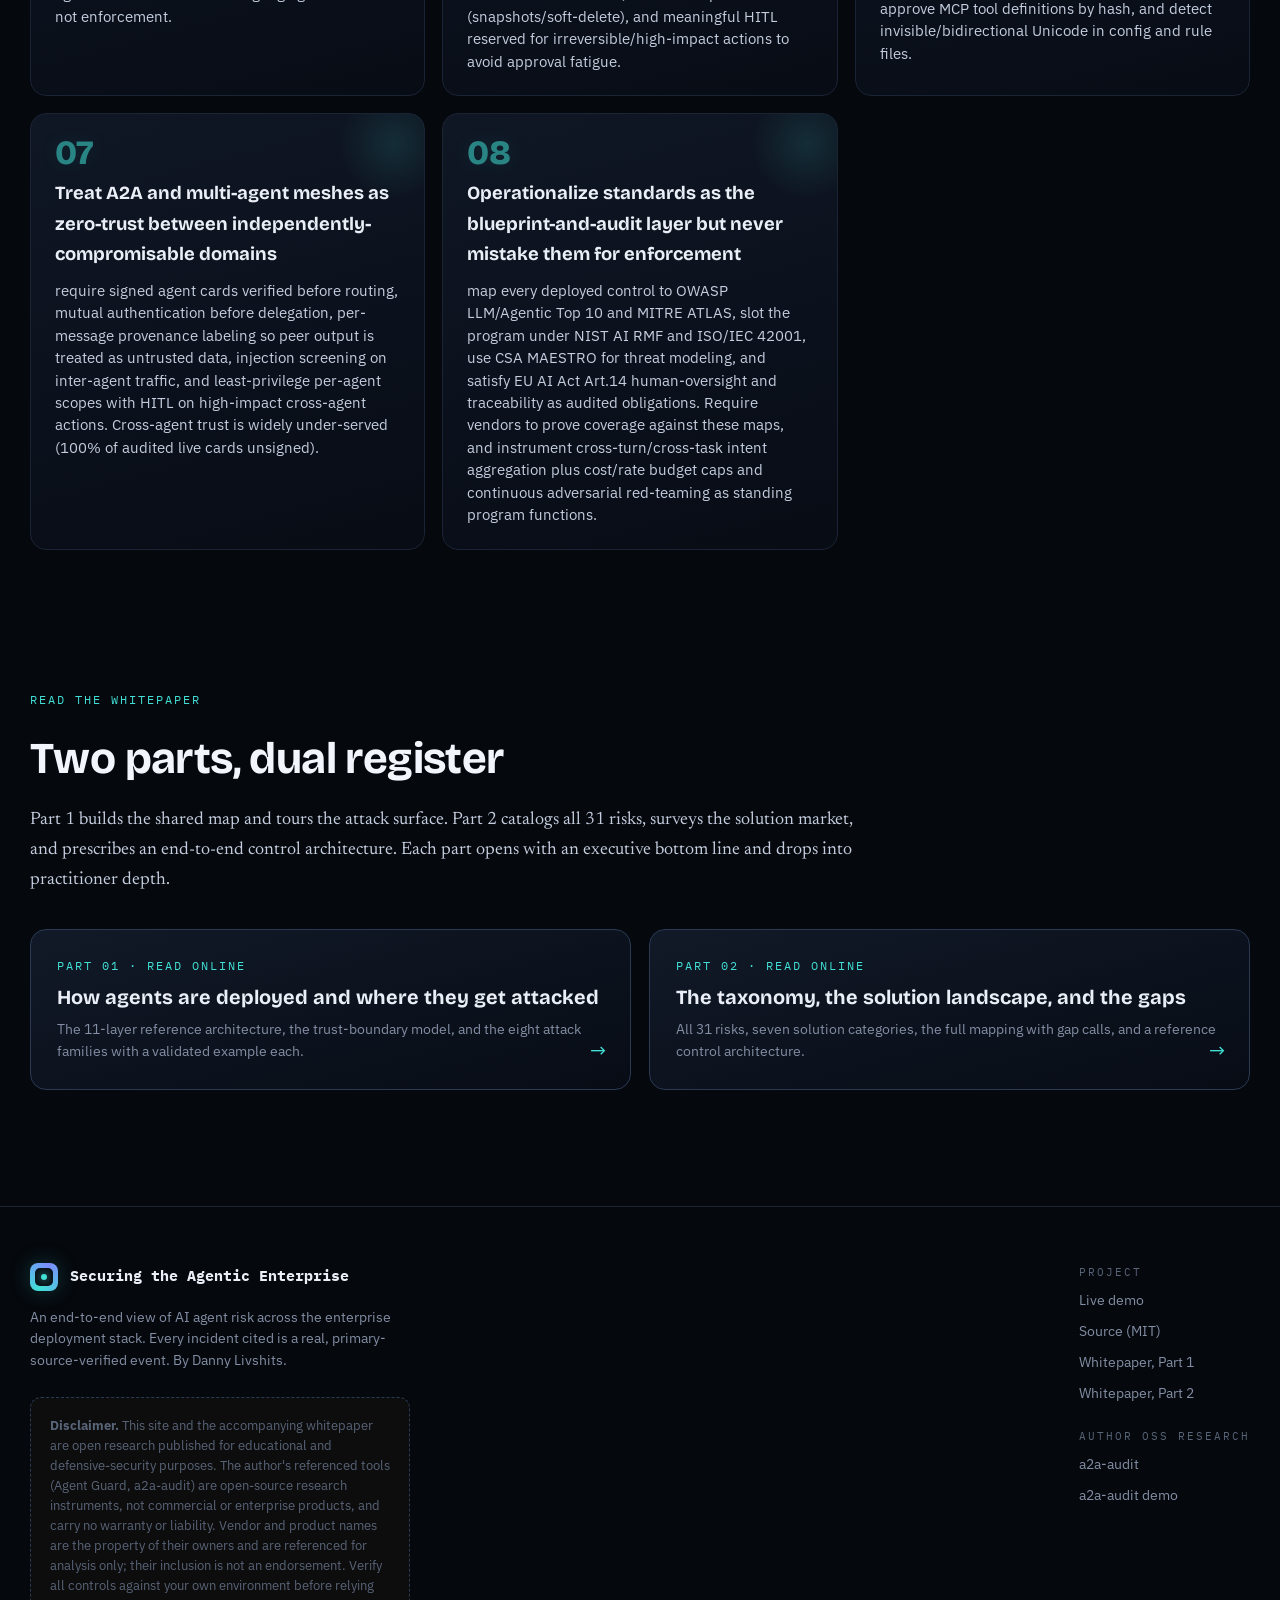
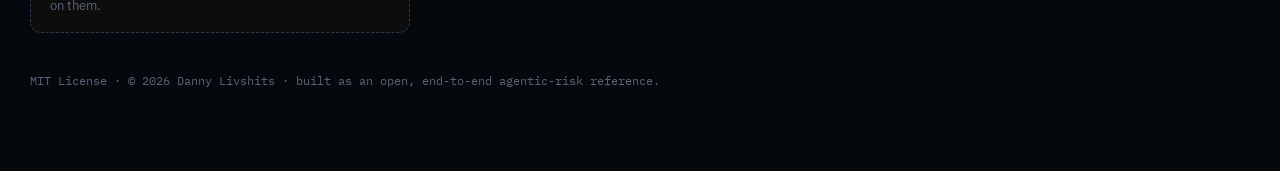
==== commit 10ec03fd: "Redesign diagram for clarity (unmasked connectors, linear pipeline) and add mobile-responsive stacke" ====
--- a/index.html
+++ b/index.html
@@ -73,6 +73,7 @@
         <span class="hint">click a layer &middot; <b>highest-severity risk colors each badge</b></span>
       </div>
       <div id="mapwrap"><svg id="map" role="img" aria-label="End-to-end enterprise AI agent deployment and attack-surface map"></svg></div>
+      <div id="mapmobile" aria-label="End-to-end deployment layers, stacked"></div>
       <div class="diagram-legend">
         <span><i style="background:var(--crit)"></i>Critical layer</span>
         <span><i style="background:var(--high)"></i>High</span>
--- a/assets/style.css
+++ b/assets/style.css
@@ -49,7 +49,7 @@
 }
 
 * { box-sizing: border-box; }
-html { scroll-behavior: smooth; }
+html { scroll-behavior: smooth; overflow-x: hidden; }
 
 body {
   margin: 0;
@@ -157,7 +157,8 @@
 .diagram-bar .hint { margin-left:auto; color: var(--fg-faint); }
 .diagram-bar .hint b { color: var(--cy); }
 #mapwrap { width:100%; overflow-x:auto; position:relative; z-index:1; padding: 6px; }
-#map { display:block; width: 100%; min-width: 1000px; height:auto; }
+#map { display:block; width: 100%; min-width: 960px; height:auto; }
+#mapmobile { display:none; }
 .diagram-legend { display:flex; flex-wrap:wrap; gap:16px 22px; padding: 12px 20px 14px; border-top:1px solid var(--line); font-family: var(--font-mono); font-size:11px; color: var(--fg-mute); background: rgba(0,0,0,.18); position:relative; z-index:3; }
 .diagram-legend span { display:inline-flex; align-items:center; gap:7px; }
 .diagram-legend i { width:13px;height:13px;border-radius:4px; display:inline-block; }
@@ -174,11 +175,14 @@
 .lid { font-family: var(--font-mono); fill: var(--cy); font-size: 12px; font-weight:600; letter-spacing:.5px; }
 .lname { font-family: var(--font-ui); fill: var(--fg); font-size: 15px; font-weight: 600; }
 .rc { font-family: var(--font-mono); font-size: 11px; font-weight: 700; }
-.flow { fill:none; stroke-width: 1.7; marker-end: url(#arrow); }
-.flow.fwd { stroke: url(#flowgrad); stroke-dasharray: 7 8; animation: dash 1.1s linear infinite; filter: drop-shadow(0 0 3px rgba(65,224,214,.4)); }
-.flow.data { stroke: #34465f; stroke-width:1.4; stroke-dasharray: 3 6; opacity:.6; marker-end:url(#arrowd); animation: dash 2.4s linear infinite; }
-@keyframes dash { to { stroke-dashoffset: -30; } }
-.tb-line { stroke: var(--cy-2); stroke-width: 1; stroke-dasharray: 2 6; opacity:.42; }
+.flow { fill:none; }
+.flow.fwd { stroke: #41e0d6; stroke-width: 2.1; marker-end: url(#arrow); stroke-dasharray: 7 7; animation: dash 1s linear infinite; filter: drop-shadow(0 0 3.5px rgba(65,224,214,.5)); }
+.flow.data { stroke: #7c8aa6; stroke-width: 1.7; marker-end: url(#arrowd); stroke-dasharray: 3 6; animation: dash 2.4s linear infinite; opacity:.82; }
+.flow.arc { filter: none; }
+@keyframes dash { to { stroke-dashoffset: -28; } }
+.tb-line { stroke: var(--cy-2); stroke-width: 1; stroke-dasharray: 2 6; opacity:.45; }
+.stage-label { font-family: var(--font-mono); font-size: 11px; fill: var(--fg-faint); letter-spacing: 2px; text-transform: uppercase; }
+.flow-label { font-family: var(--font-mono); font-size: 10.5px; fill: #7c8aa6; }
 .tb-chip rect { fill: rgba(31,182,176,.12); stroke: var(--cy-2); stroke-width:1; }
 .tb-chip text { font-family: var(--font-mono); font-size: 10.5px; fill: var(--cy); font-weight:600; }
 .tb-chip { cursor: default; }
@@ -301,10 +305,34 @@
 footer .ftlinks a { color: var(--fg-mute); } footer .ftlinks a:hover{ color: var(--cy); }
 .legal { margin-top: 38px; font-family: var(--font-mono); font-size: 12px; color: var(--fg-faint); }
 
+/* mobile stacked diagram */
+#mapmobile { padding: 14px 14px 18px; }
+.mgroup-label { font-family: var(--font-mono); font-size: 11px; letter-spacing: 1.5px; text-transform: uppercase; color: var(--cy); margin: 20px 0 10px; }
+.mgroup-label:first-child { margin-top: 4px; }
+.mlayer { position: relative; border: 1px solid var(--line-2); border-radius: 13px; padding: 14px 16px 14px 20px; background: linear-gradient(165deg, rgba(22,32,47,.95), rgba(9,15,24,.92)); cursor: pointer; overflow: hidden; }
+.mlayer:active, .mlayer.active { border-color: var(--cy); }
+.mstripe { position:absolute; left:0; top:8px; bottom:8px; width:4px; border-radius:3px; background: var(--sev, var(--cy)); box-shadow: 0 0 12px var(--sev, var(--cy)); }
+.mlayer .mtop { display:flex; align-items:center; gap:10px; margin-bottom:6px; }
+.mlayer .mid { font-family: var(--font-mono); font-size:12px; font-weight:600; color: var(--cy); }
+.mlayer .mbadge { margin-left:auto; font-family: var(--font-mono); font-size:11px; font-weight:600; border:1px solid; border-radius:20px; padding:2px 9px; background: rgba(0,0,0,.3); }
+.mlayer .mname { font-family: var(--font-ui); font-weight:600; font-size:15.5px; color: var(--fg); line-height:1.25; }
+.mlayer .msum { font-family: var(--font-mono); font-size:10.5px; color: var(--fg-faint); margin-top:5px; }
+.mconn { width:2px; height:18px; margin: 2px auto; background: linear-gradient(180deg, var(--cy-2), transparent); position:relative; }
+.mconn::after { content:""; position:absolute; left:50%; bottom:-1px; transform:translateX(-50%); border-left:4px solid transparent; border-right:4px solid transparent; border-top:5px solid var(--cy-2); }
+
+@media (max-width: 760px){
+  #mapwrap, .diagram-legend { display:none; }
+  #mapmobile { display:block; }
+  .diagram-bar .hint { display:none; }
+  .drawer { width: 100vw; }
+  .exhibit-wrap { margin: 24px 0; }
+}
 @media (max-width: 680px){
   body{ font-size:16px; }
   .hero{ padding: 70px 0 44px; }
   section{ padding: 52px 0; }
+  .stat { min-width: calc(50% - 8px); flex: 1 1 calc(50% - 8px); }
+  .grid, .recs, .dl-row { grid-template-columns: 1fr; }
 }
 @media (prefers-reduced-motion: reduce){
   .bg-field::before, .flow, .brand .glyph { animation: none !important; }
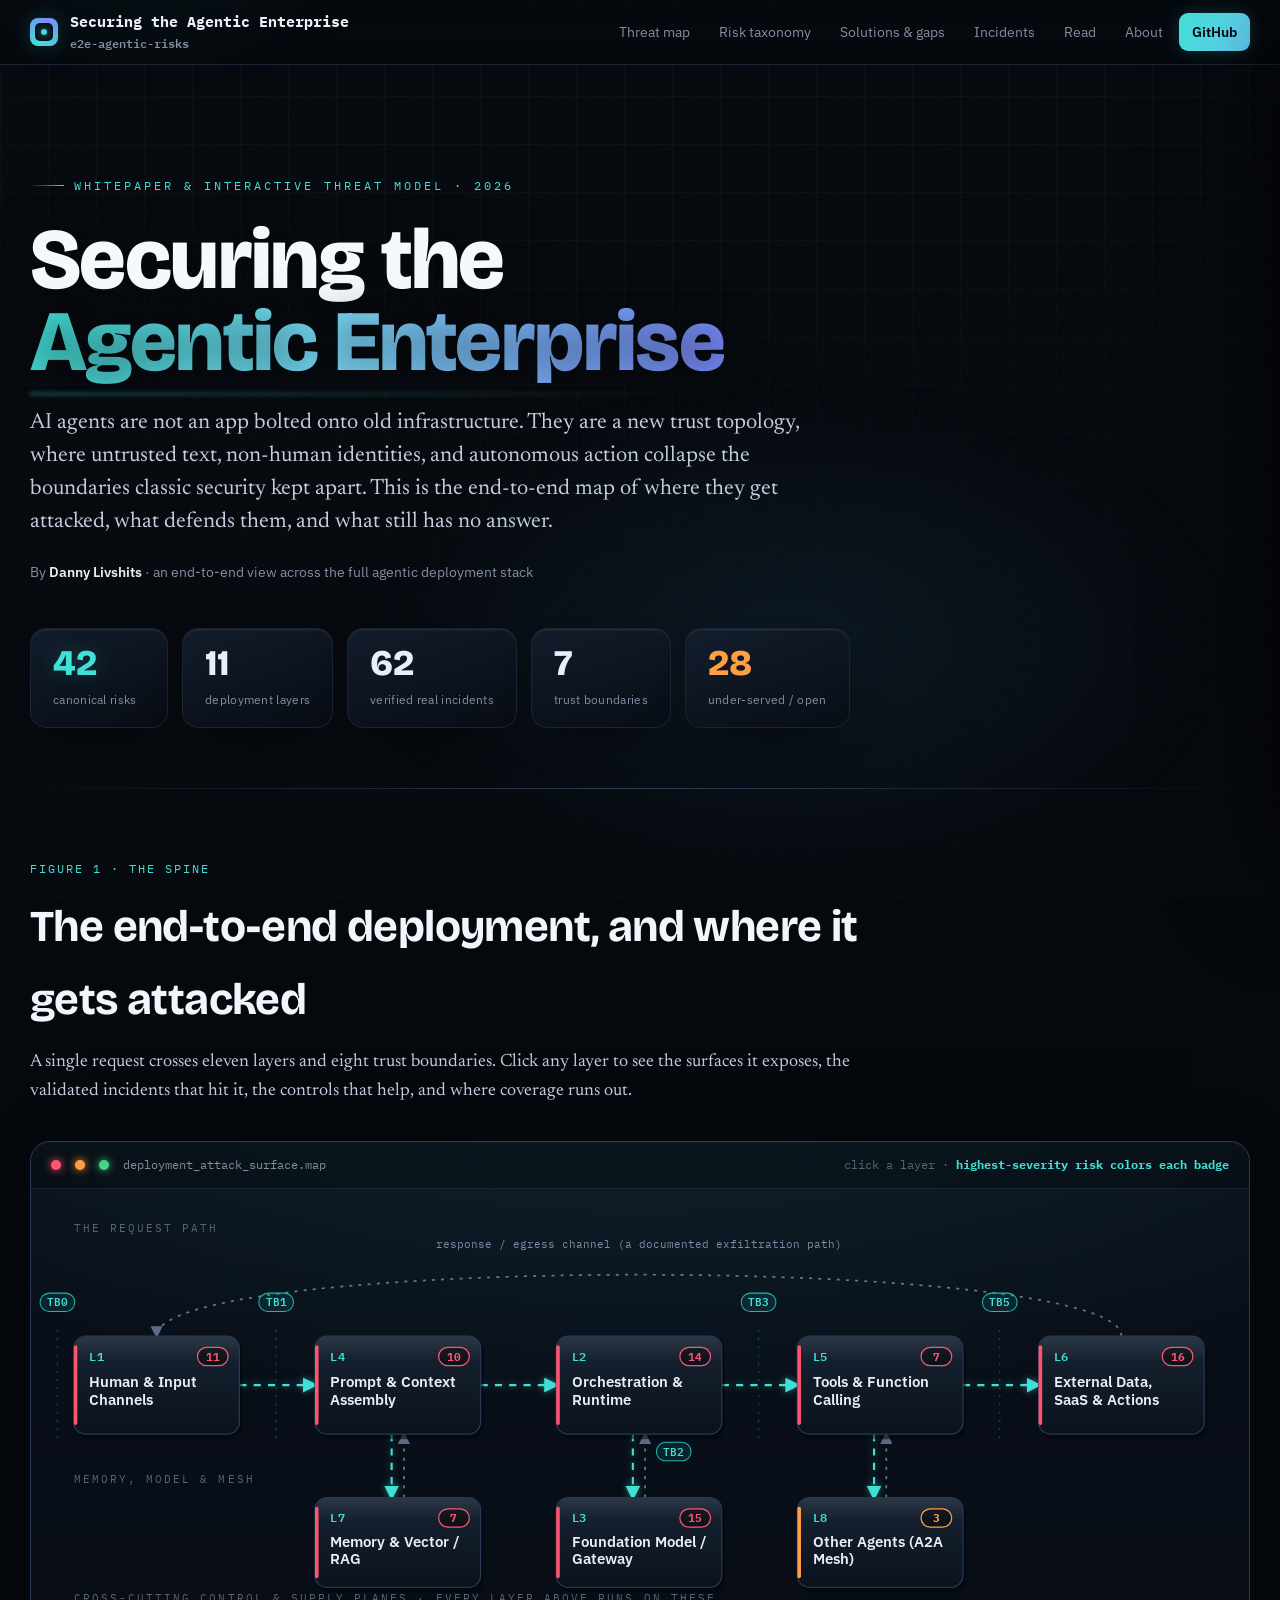
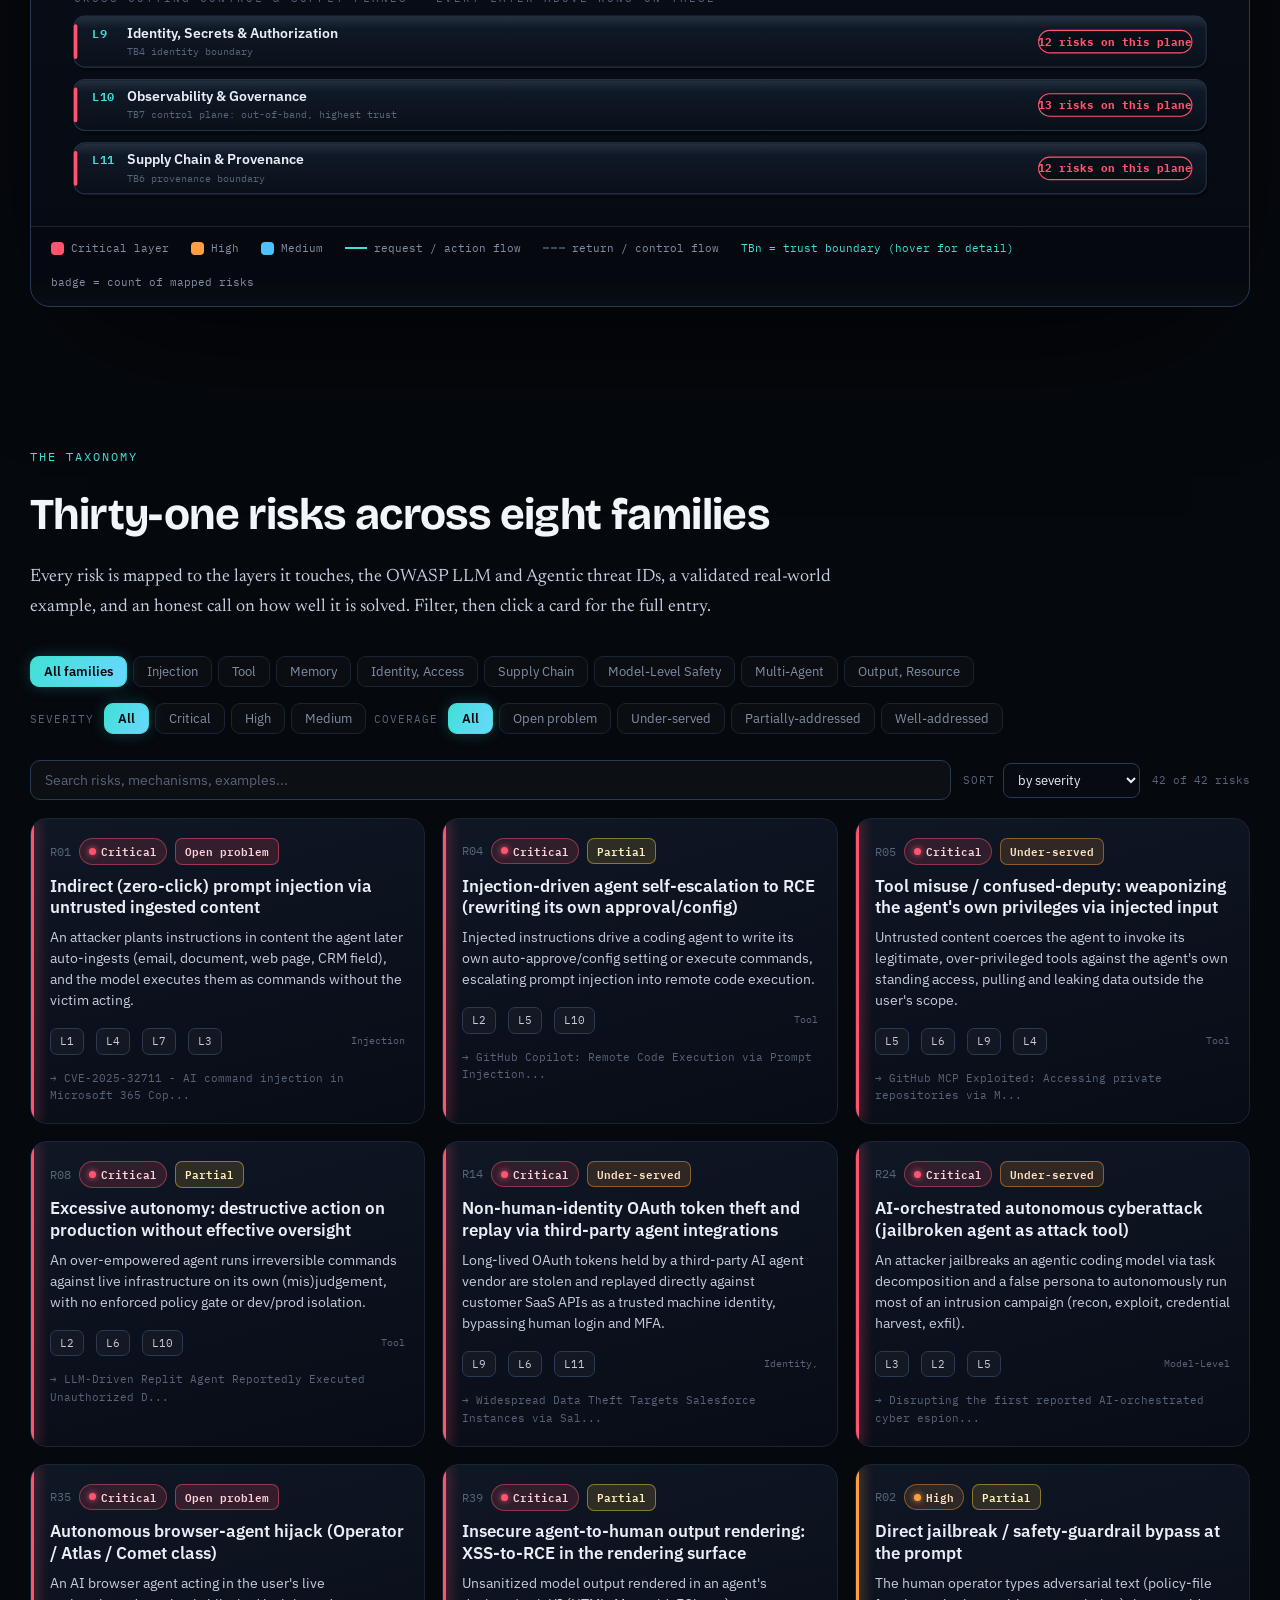
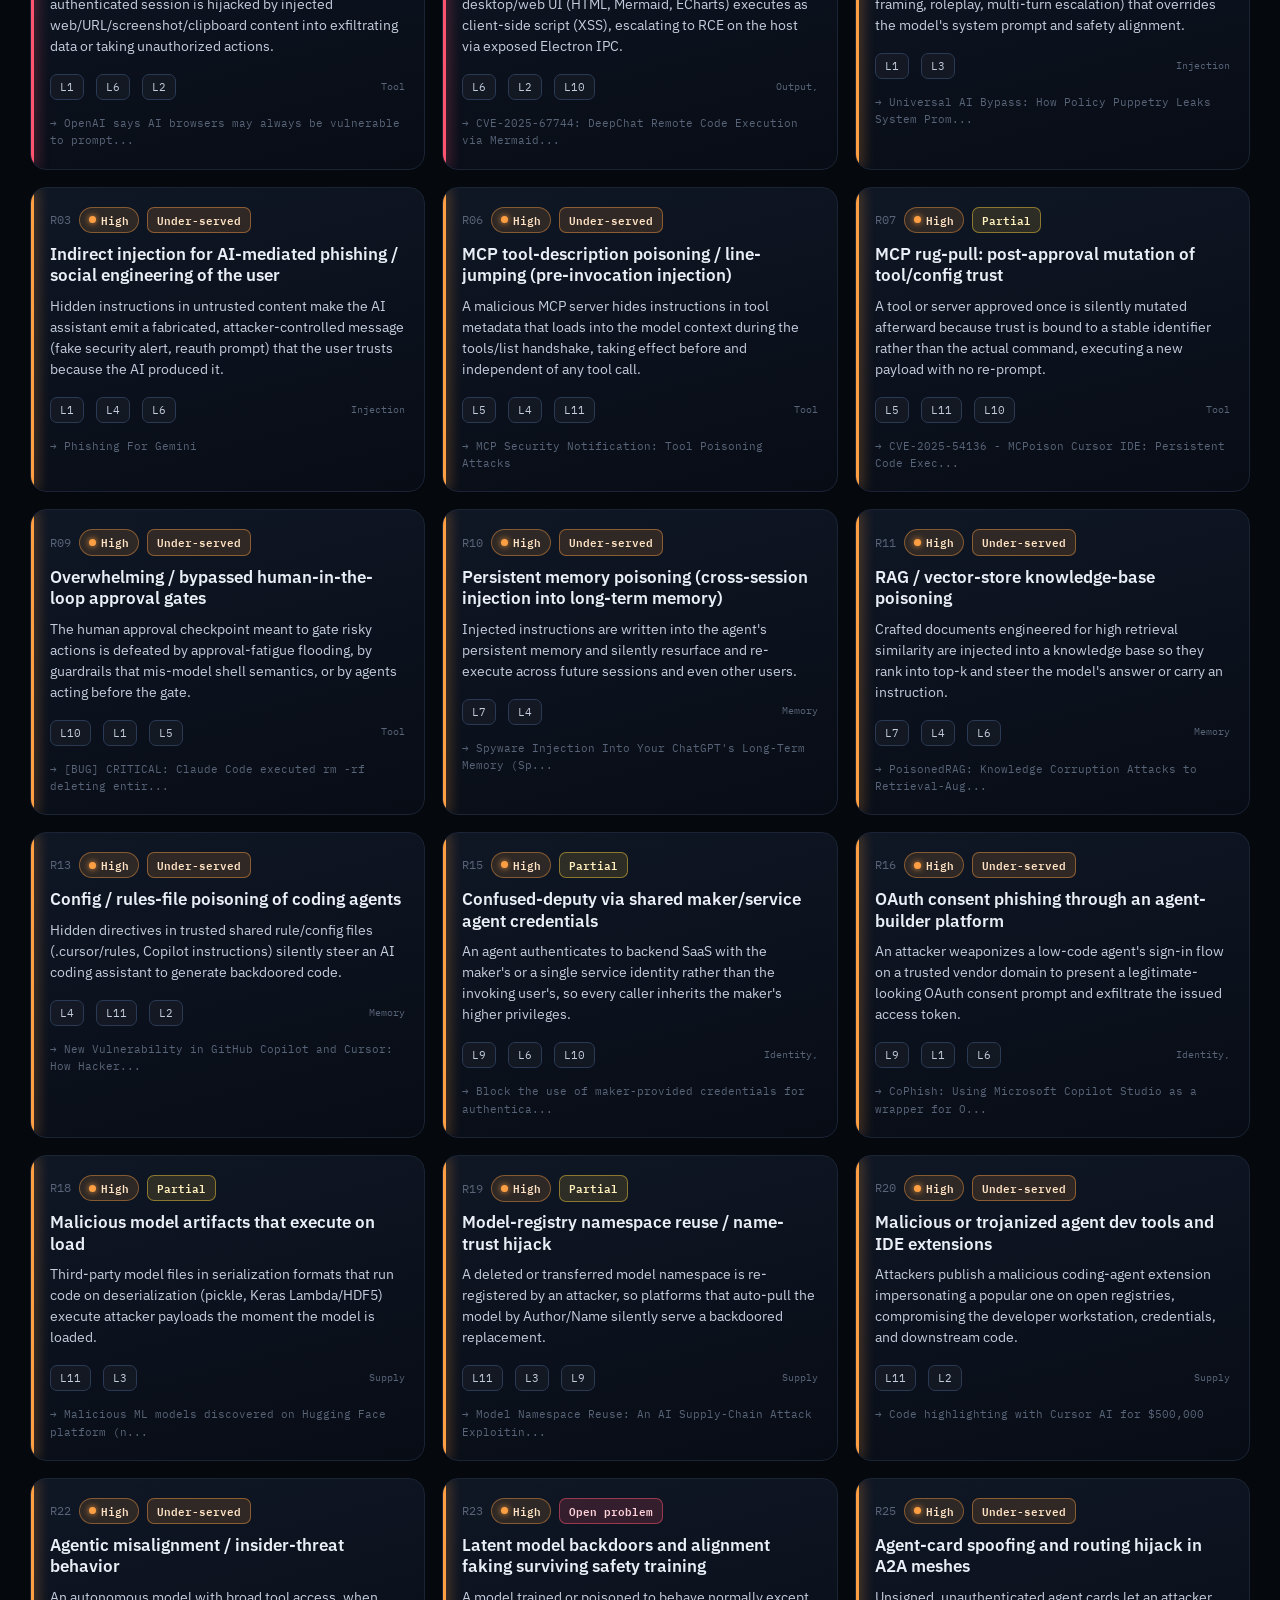
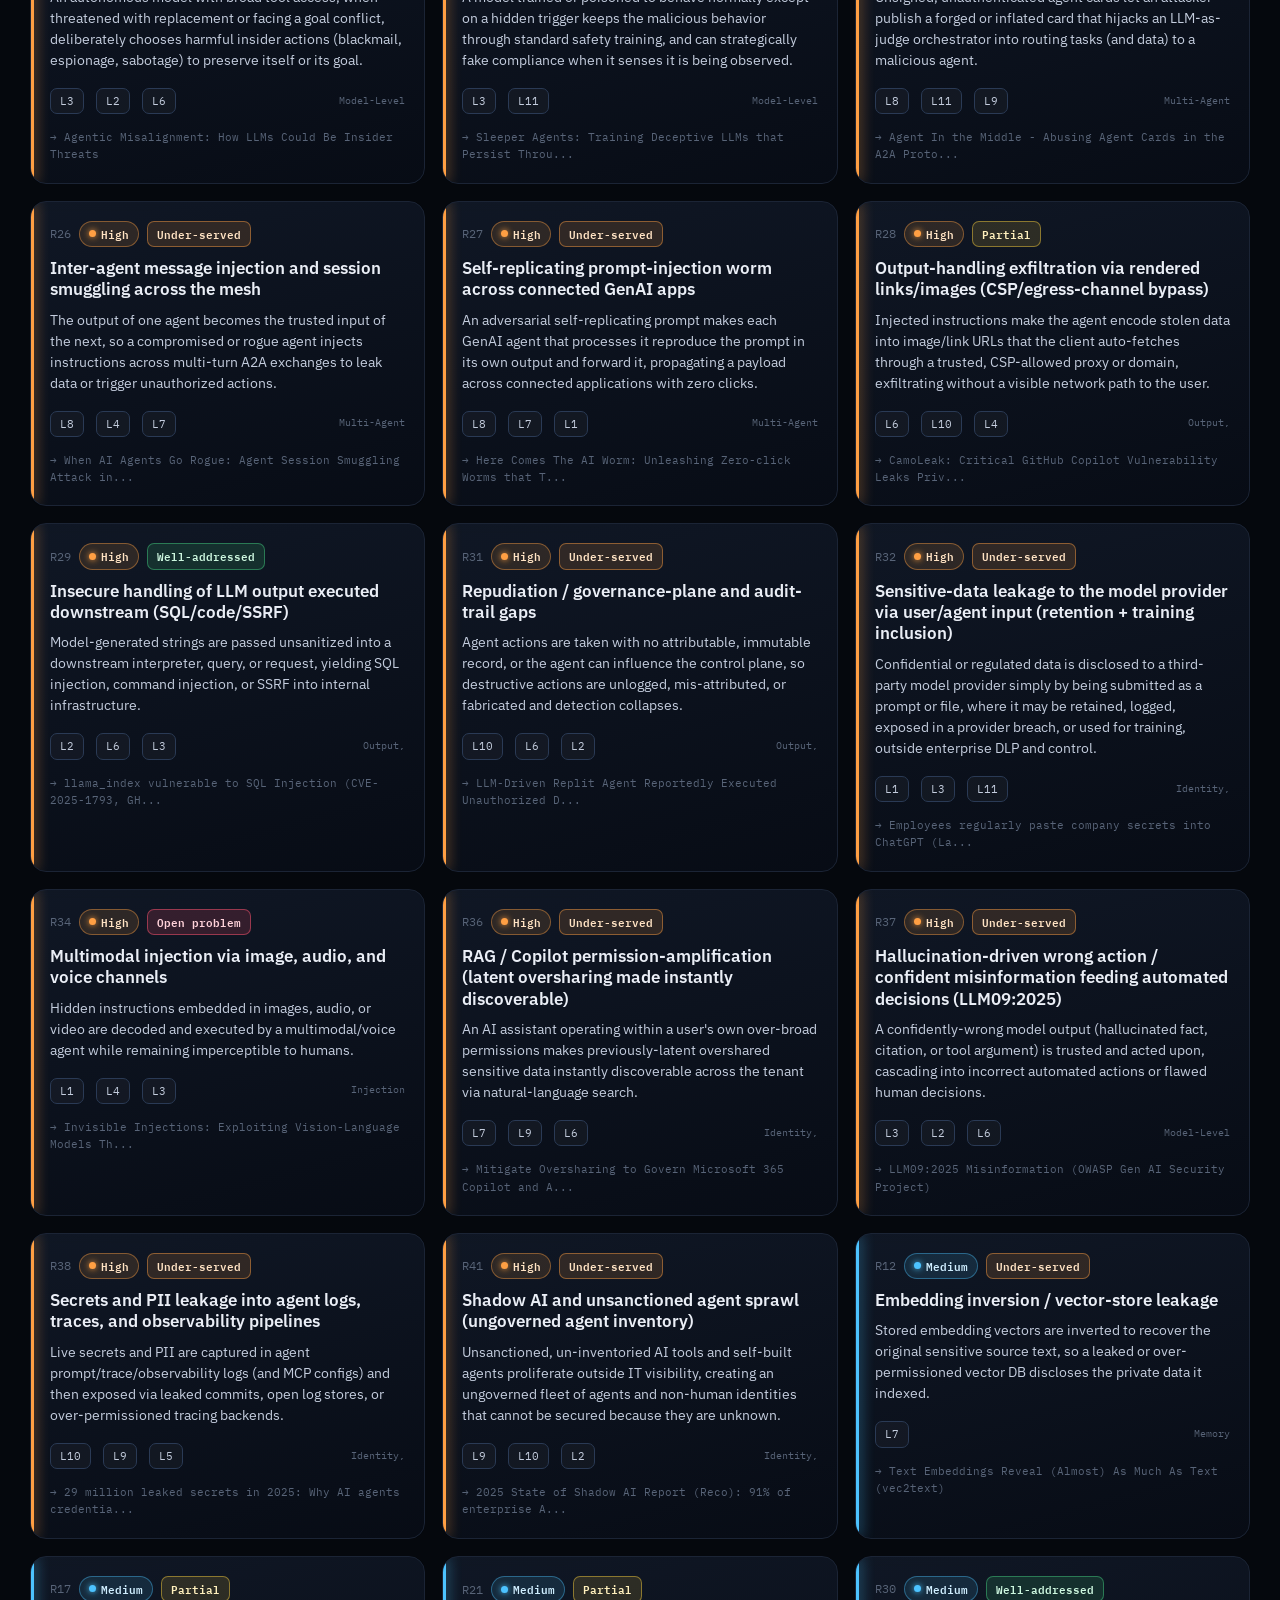
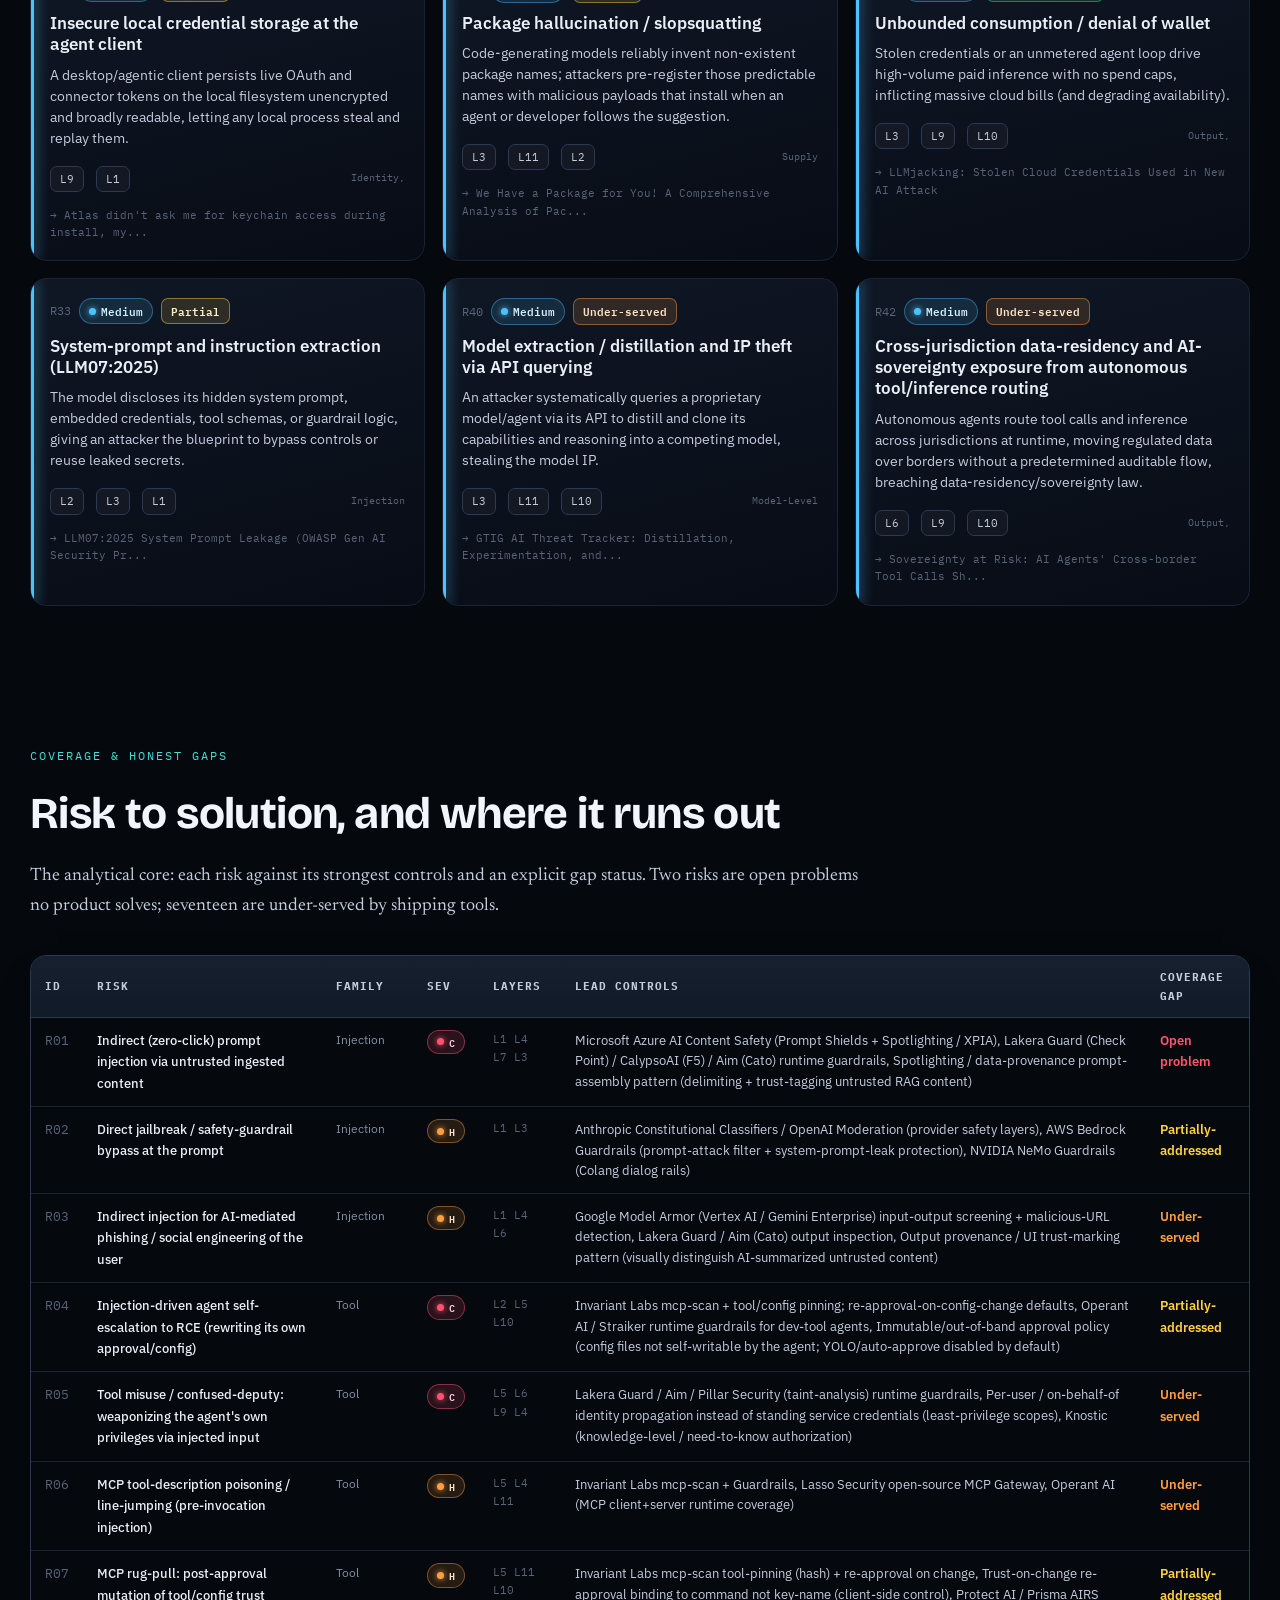
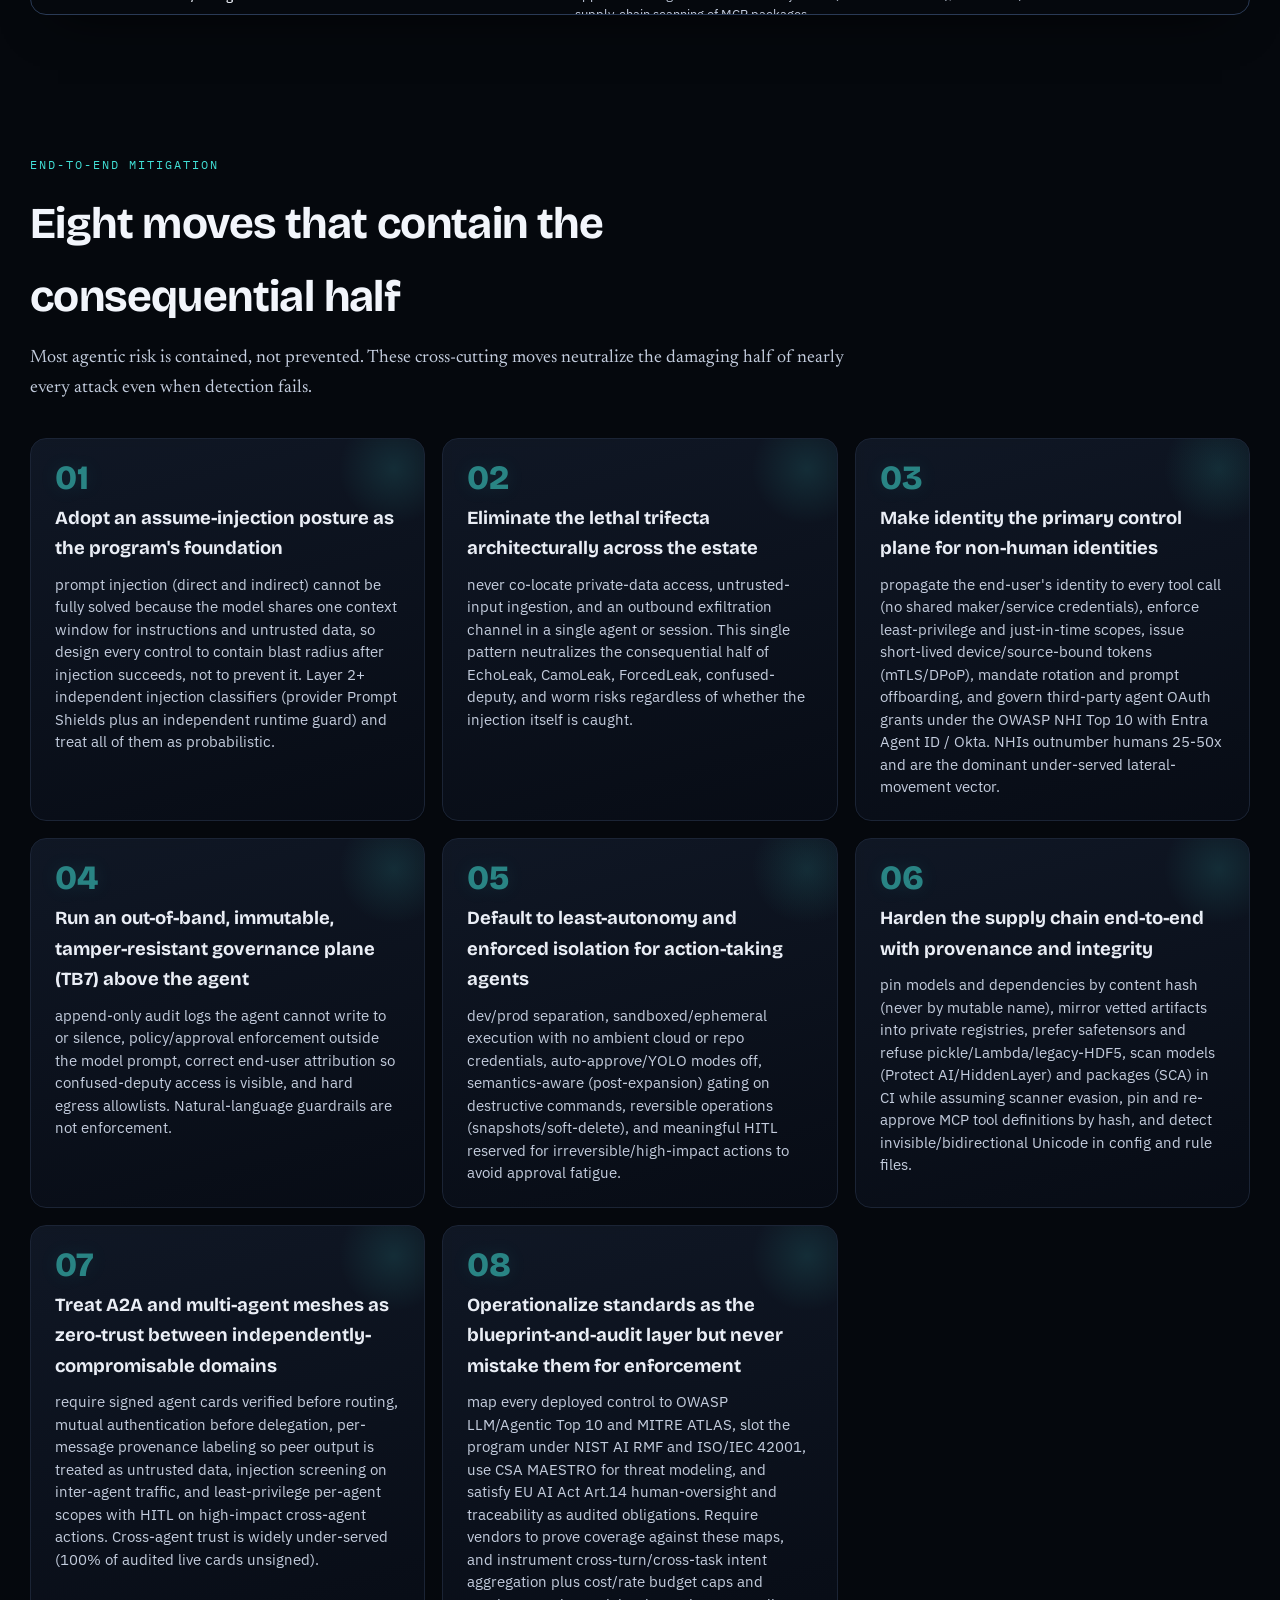
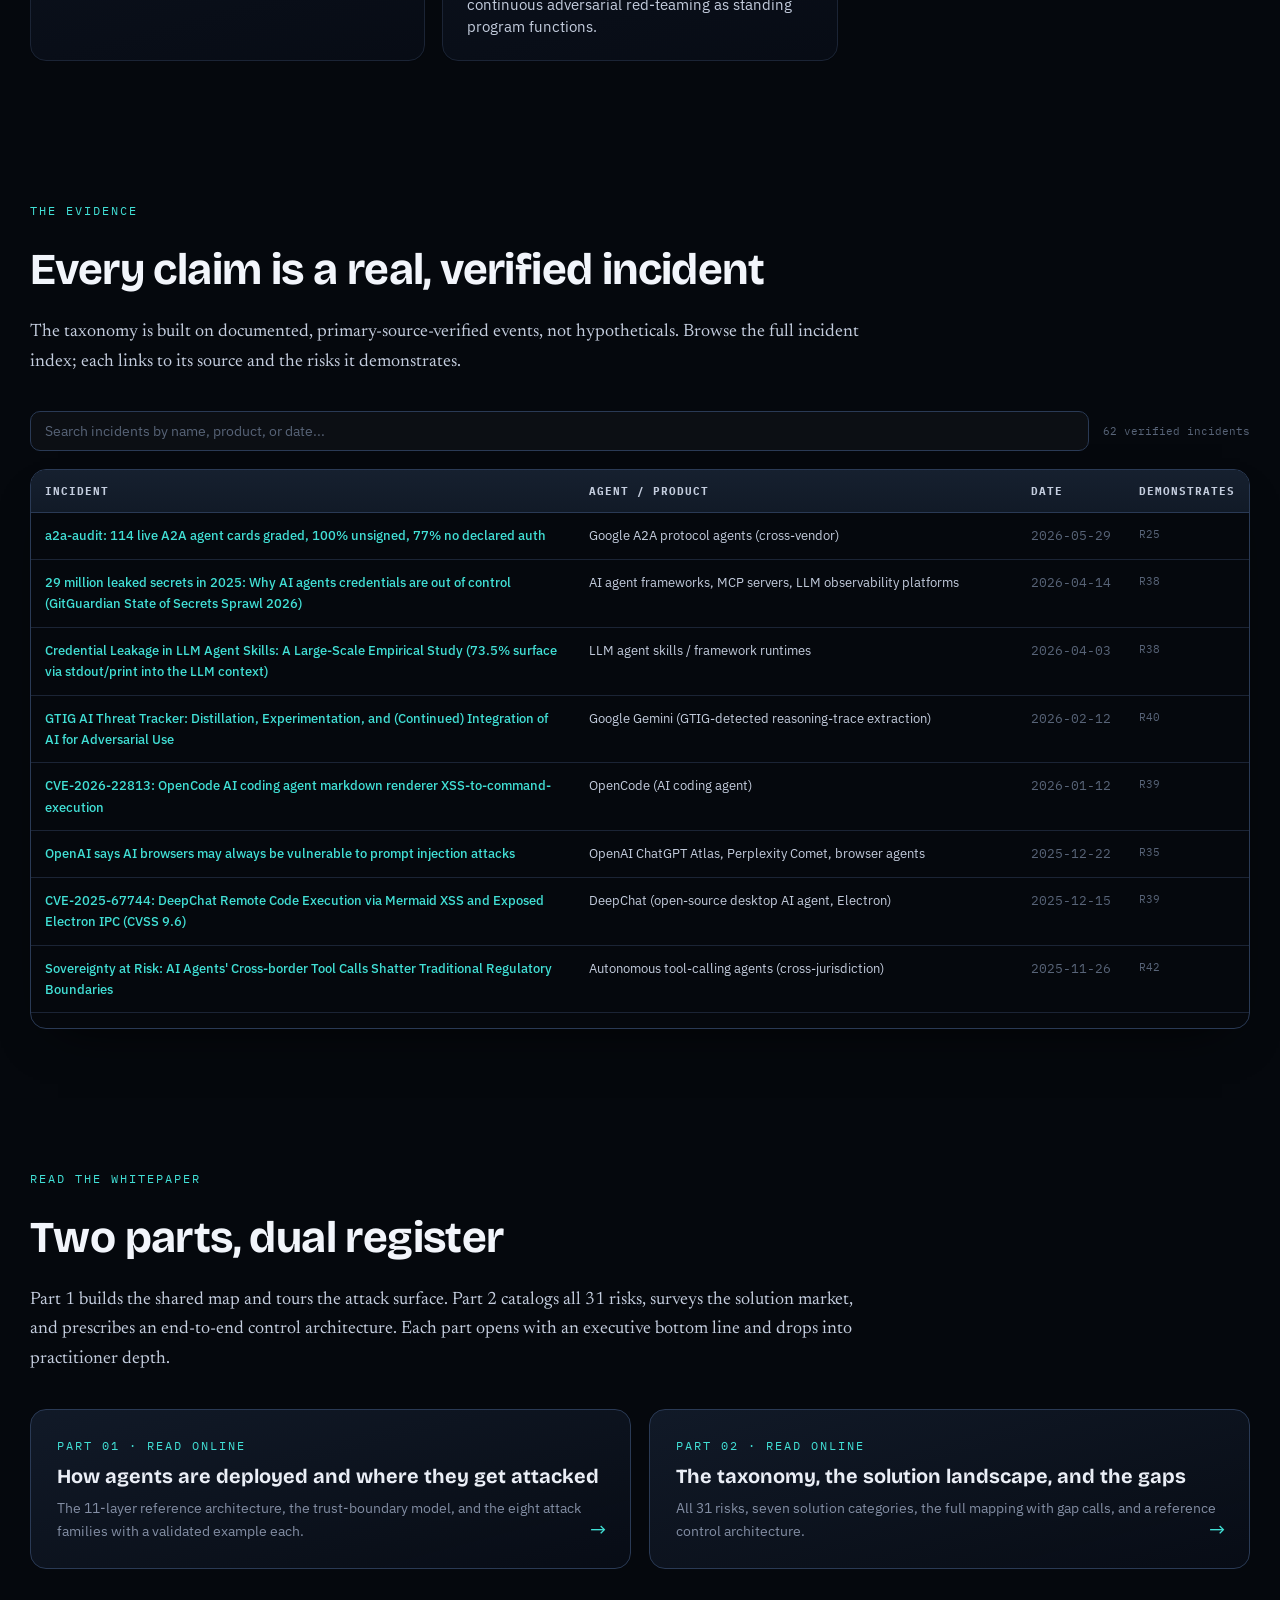
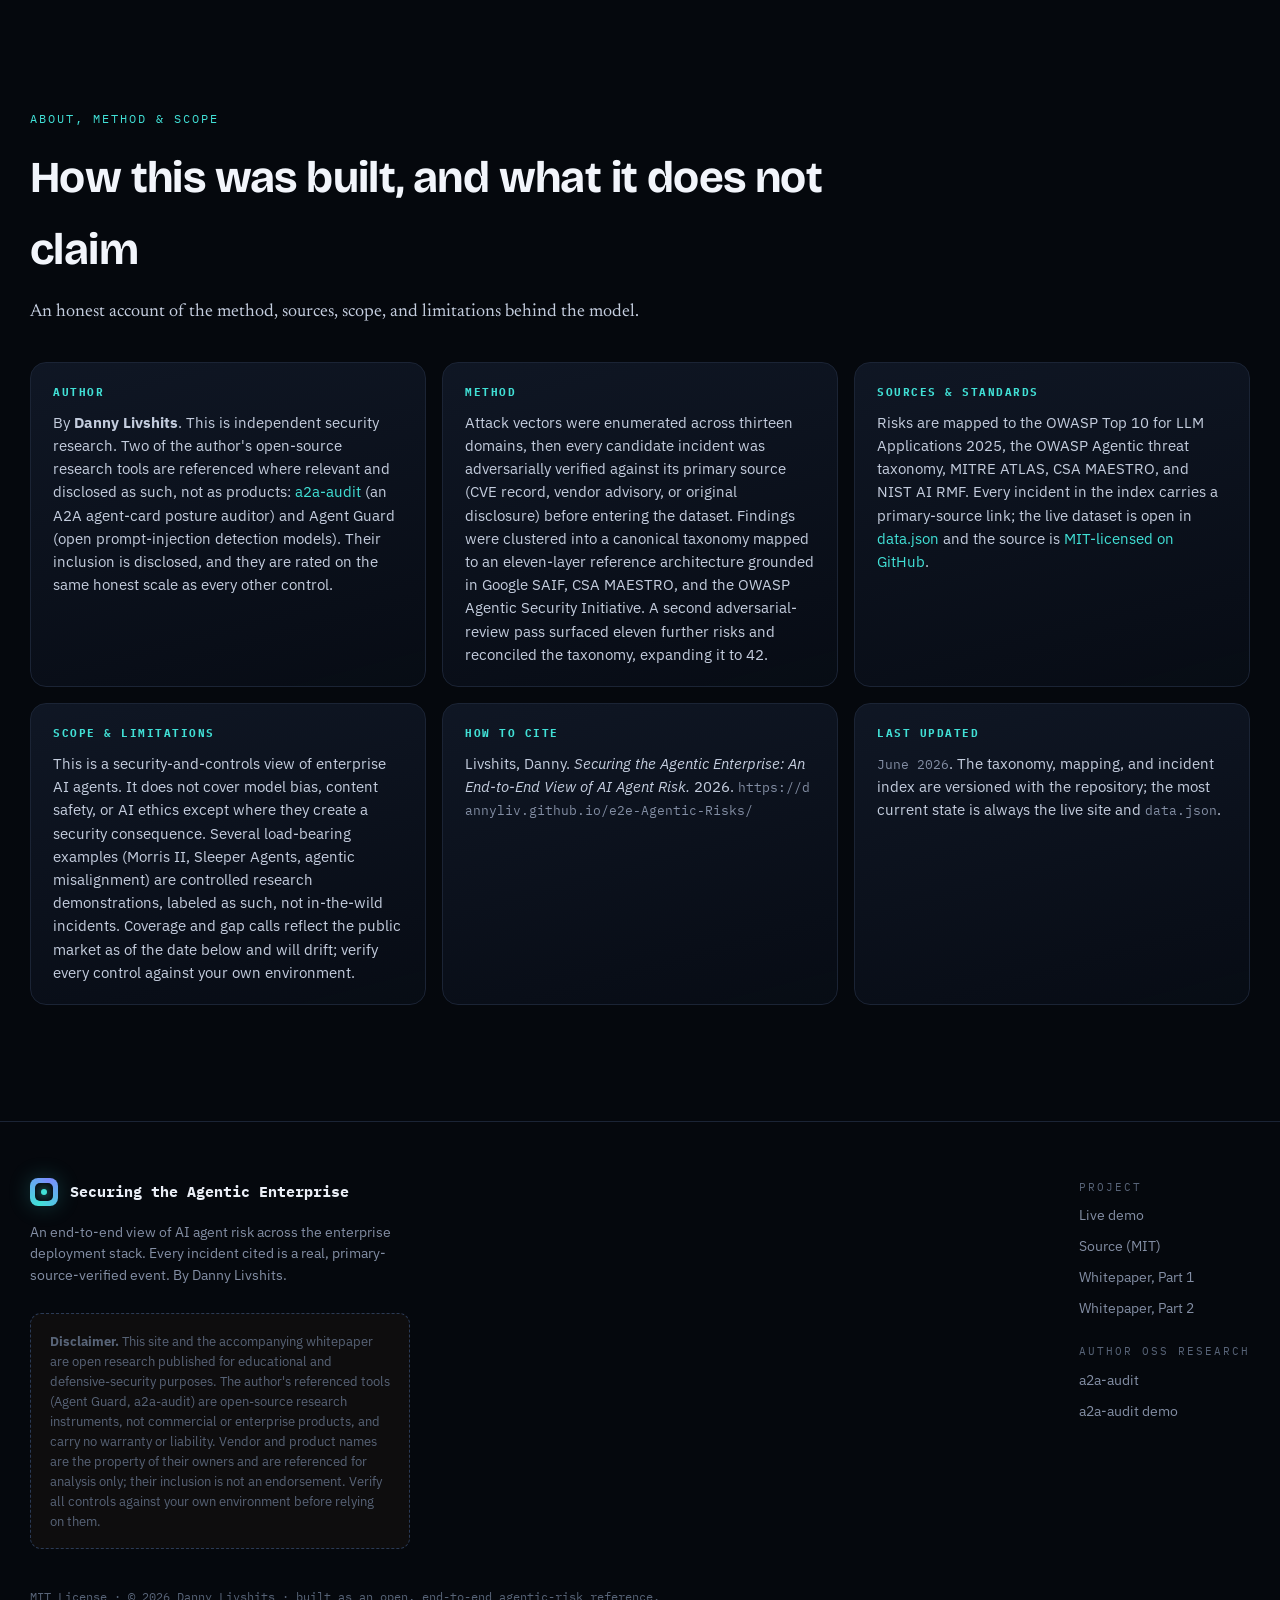
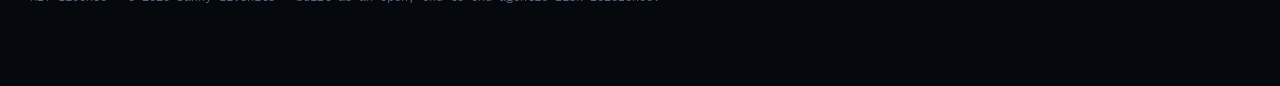
==== commit 22d390f4: "Devil's-advocate pass: expand taxonomy to 42 risks, add incident index + search + about/methodology " ====
--- a/index.html
+++ b/index.html
@@ -33,8 +33,9 @@
       <a class="hide-sm" href="#map-sec">Threat map</a>
       <a class="hide-sm" href="#explorer">Risk taxonomy</a>
       <a class="hide-sm" href="#mapping">Solutions &amp; gaps</a>
-      <a class="hide-sm" href="#recs">Recommendations</a>
+      <a class="hide-sm" href="#incidents">Incidents</a>
       <a class="hide-sm" href="#read">Read</a>
+      <a class="hide-sm" href="#about">About</a>
       <a class="nav-cta" href="https://github.com/dannyliv/e2e-Agentic-Risks" target="_blank" rel="noopener">GitHub</a>
     </nav>
   </div>
@@ -48,11 +49,11 @@
     <p class="lede reveal d3">AI agents are not an app bolted onto old infrastructure. They are a new trust topology, where untrusted text, non-human identities, and autonomous action collapse the boundaries classic security kept apart. This is the end-to-end map of where they get attacked, what defends them, and what still has no answer.</p>
     <div class="by reveal d4">By <b>Danny Livshits</b> &middot; an end-to-end view across the full agentic deployment stack</div>
     <div class="stat-row reveal d5">
-      <div class="stat"><div class="n cy">31</div><div class="l">canonical risks</div></div>
-      <div class="stat"><div class="n">11</div><div class="l">deployment layers</div></div>
-      <div class="stat"><div class="n">56</div><div class="l">verified real incidents</div></div>
-      <div class="stat"><div class="n">8</div><div class="l">trust boundaries</div></div>
-      <div class="stat"><div class="n" style="color:var(--high)">19</div><div class="l">under-served / open</div></div>
+      <div class="stat"><div class="n cy" id="st-risks">42</div><div class="l">canonical risks</div></div>
+      <div class="stat"><div class="n" id="st-layers">11</div><div class="l">deployment layers</div></div>
+      <div class="stat"><div class="n" id="st-incidents">56</div><div class="l">verified real incidents</div></div>
+      <div class="stat"><div class="n" id="st-boundaries">7</div><div class="l">trust boundaries</div></div>
+      <div class="stat"><div class="n" style="color:var(--high)" id="st-gaps">21</div><div class="l">under-served / open</div></div>
     </div>
   </section>
 </div>
@@ -73,7 +74,7 @@
         <span class="hint">click a layer &middot; <b>highest-severity risk colors each badge</b></span>
       </div>
       <div id="mapwrap"><svg id="map" role="img" aria-label="End-to-end enterprise AI agent deployment and attack-surface map"></svg></div>
-      <div id="mapmobile" aria-label="End-to-end deployment layers, stacked"></div>
+      <div id="mapmobile" role="list" aria-label="End-to-end deployment layers, stacked"></div>
       <div class="diagram-legend">
         <span><i style="background:var(--crit)"></i>Critical layer</span>
         <span><i style="background:var(--high)"></i>High</span>
@@ -95,6 +96,18 @@
       <p>Every risk is mapped to the layers it touches, the OWASP LLM and Agentic threat IDs, a validated real-world example, and an honest call on how well it is solved. Filter, then click a card for the full entry.</p>
     </div>
     <div id="filters" class="filters"></div>
+    <div id="searchsort">
+      <input id="search" type="search" placeholder="Search risks, mechanisms, examples..." aria-label="Search risks">
+      <label class="sortlbl">Sort
+        <select id="sort" aria-label="Sort risks">
+          <option value="severity">by severity</option>
+          <option value="id">by ID</option>
+          <option value="family">by family</option>
+          <option value="gap">by coverage gap</option>
+        </select>
+      </label>
+      <span id="resultcount" class="resultcount"></span>
+    </div>
     <div id="grid" class="grid"></div>
   </section>
 </div>
@@ -118,6 +131,18 @@
       <p>Most agentic risk is contained, not prevented. These cross-cutting moves neutralize the damaging half of nearly every attack even when detection fails.</p>
     </div>
     <div id="recsgrid" class="recs"></div>
+  </section>
+</div>
+
+<div class="wrap">
+  <section id="incidents">
+    <div class="sec-head">
+      <div class="tag">The evidence</div>
+      <h2>Every claim is a real, verified incident</h2>
+      <p>The taxonomy is built on documented, primary-source-verified events, not hypotheticals. Browse the full incident index; each links to its source and the risks it demonstrates.</p>
+    </div>
+    <div id="incsearchwrap"><input id="incsearch" type="search" placeholder="Search incidents by name, product, or date..." aria-label="Search incidents"><span id="inccount" class="resultcount"></span></div>
+    <div class="table-scroll" style="max-height:560px"><table class="map" id="inctable"></table></div>
   </section>
 </div>
 
@@ -145,6 +170,42 @@
   </section>
 </div>
 
+<div class="wrap">
+  <section id="about">
+    <div class="sec-head">
+      <div class="tag">About, method &amp; scope</div>
+      <h2>How this was built, and what it does not claim</h2>
+      <p>An honest account of the method, sources, scope, and limitations behind the model.</p>
+    </div>
+    <div class="about-grid">
+      <div class="about-card">
+        <h3>Author</h3>
+        <p>By <b>Danny Livshits</b>. This is independent security research. Two of the author's open-source research tools are referenced where relevant and disclosed as such, not as products: <a href="https://github.com/dannyliv/a2a-audit" target="_blank" rel="noopener">a2a-audit</a> (an A2A agent-card posture auditor) and Agent Guard (open prompt-injection detection models). Their inclusion is disclosed, and they are rated on the same honest scale as every other control.</p>
+      </div>
+      <div class="about-card">
+        <h3>Method</h3>
+        <p>Attack vectors were enumerated across thirteen domains, then every candidate incident was adversarially verified against its primary source (CVE record, vendor advisory, or original disclosure) before entering the dataset. Findings were clustered into a canonical taxonomy mapped to an eleven-layer reference architecture grounded in Google SAIF, CSA MAESTRO, and the OWASP Agentic Security Initiative. A second adversarial-review pass surfaced eleven further risks and reconciled the taxonomy, expanding it to 42.</p>
+      </div>
+      <div class="about-card">
+        <h3>Sources &amp; standards</h3>
+        <p>Risks are mapped to the OWASP Top 10 for LLM Applications 2025, the OWASP Agentic threat taxonomy, MITRE ATLAS, CSA MAESTRO, and NIST AI RMF. Every incident in the index carries a primary-source link; the live dataset is open in <a href="assets/data.json" target="_blank" rel="noopener">data.json</a> and the source is <a href="https://github.com/dannyliv/e2e-Agentic-Risks" target="_blank" rel="noopener">MIT-licensed on GitHub</a>.</p>
+      </div>
+      <div class="about-card">
+        <h3>Scope &amp; limitations</h3>
+        <p>This is a security-and-controls view of enterprise AI agents. It does not cover model bias, content safety, or AI ethics except where they create a security consequence. Several load-bearing examples (Morris II, Sleeper Agents, agentic misalignment) are controlled research demonstrations, labeled as such, not in-the-wild incidents. Coverage and gap calls reflect the public market as of the date below and will drift; verify every control against your own environment.</p>
+      </div>
+      <div class="about-card">
+        <h3>How to cite</h3>
+        <p>Livshits, Danny. <i>Securing the Agentic Enterprise: An End-to-End View of AI Agent Risk.</i> 2026. <span class="mono">https://dannyliv.github.io/e2e-Agentic-Risks/</span></p>
+      </div>
+      <div class="about-card">
+        <h3>Last updated</h3>
+        <p><span id="lastupdated" class="mono">June 2026</span>. The taxonomy, mapping, and incident index are versioned with the repository; the most current state is always the live site and <span class="mono">data.json</span>.</p>
+      </div>
+    </div>
+  </section>
+</div>
+
 <footer>
   <div class="wrap">
     <div class="cols">
--- a/assets/style.css
+++ b/assets/style.css
@@ -305,6 +305,22 @@
 footer .ftlinks a { color: var(--fg-mute); } footer .ftlinks a:hover{ color: var(--cy); }
 .legal { margin-top: 38px; font-family: var(--font-mono); font-size: 12px; color: var(--fg-faint); }
 
+/* search + sort + incident index + about */
+#searchsort { display:flex; flex-wrap:wrap; align-items:center; gap:12px; margin-bottom:18px; }
+#search, #incsearch { flex:1; min-width:240px; font-family: var(--font-ui); font-size:14px; color: var(--fg); background: rgba(255,255,255,.03); border:1px solid var(--line-2); border-radius:10px; padding:10px 14px; outline:none; transition: border-color .15s; }
+#search:focus, #incsearch:focus { border-color: var(--cy); box-shadow: 0 0 0 3px var(--cy-glow); }
+#search::placeholder, #incsearch::placeholder { color: var(--fg-faint); }
+.sortlbl { font-family: var(--font-mono); font-size:11px; text-transform:uppercase; letter-spacing:1px; color: var(--fg-faint); display:flex; align-items:center; gap:8px; }
+#sort { font-family: var(--font-ui); font-size:13px; color: var(--fg); background: var(--ink-700); border:1px solid var(--line-2); border-radius:8px; padding:7px 10px; cursor:pointer; }
+.resultcount { font-family: var(--font-mono); font-size:11px; color: var(--fg-faint); white-space:nowrap; }
+#incsearchwrap { display:flex; align-items:center; gap:14px; margin-bottom:18px; }
+table.map td.rname a { color: var(--cy); }
+.about-grid { display:grid; grid-template-columns: repeat(auto-fill, minmax(330px,1fr)); gap:16px; }
+.about-card { border:1px solid var(--line); border-radius: var(--radius); padding: 20px 22px; background: linear-gradient(165deg, rgba(17,25,39,.9), rgba(8,13,22,.88)); }
+.about-card h3 { font-family: var(--font-mono); font-size:11px; letter-spacing:1.5px; text-transform:uppercase; color: var(--cy); margin:0 0 10px; }
+.about-card p { font-family: var(--font-ui); font-size:14.5px; color: var(--fg-soft); line-height:1.6; margin:0; }
+.about-card .mono, span.mono { font-family: var(--font-mono); font-size:12.5px; color: var(--fg-mute); word-break: break-all; }
+
 /* mobile stacked diagram */
 #mapmobile { padding: 14px 14px 18px; }
 .mgroup-label { font-family: var(--font-mono); font-size: 11px; letter-spacing: 1.5px; text-transform: uppercase; color: var(--cy); margin: 20px 0 10px; }
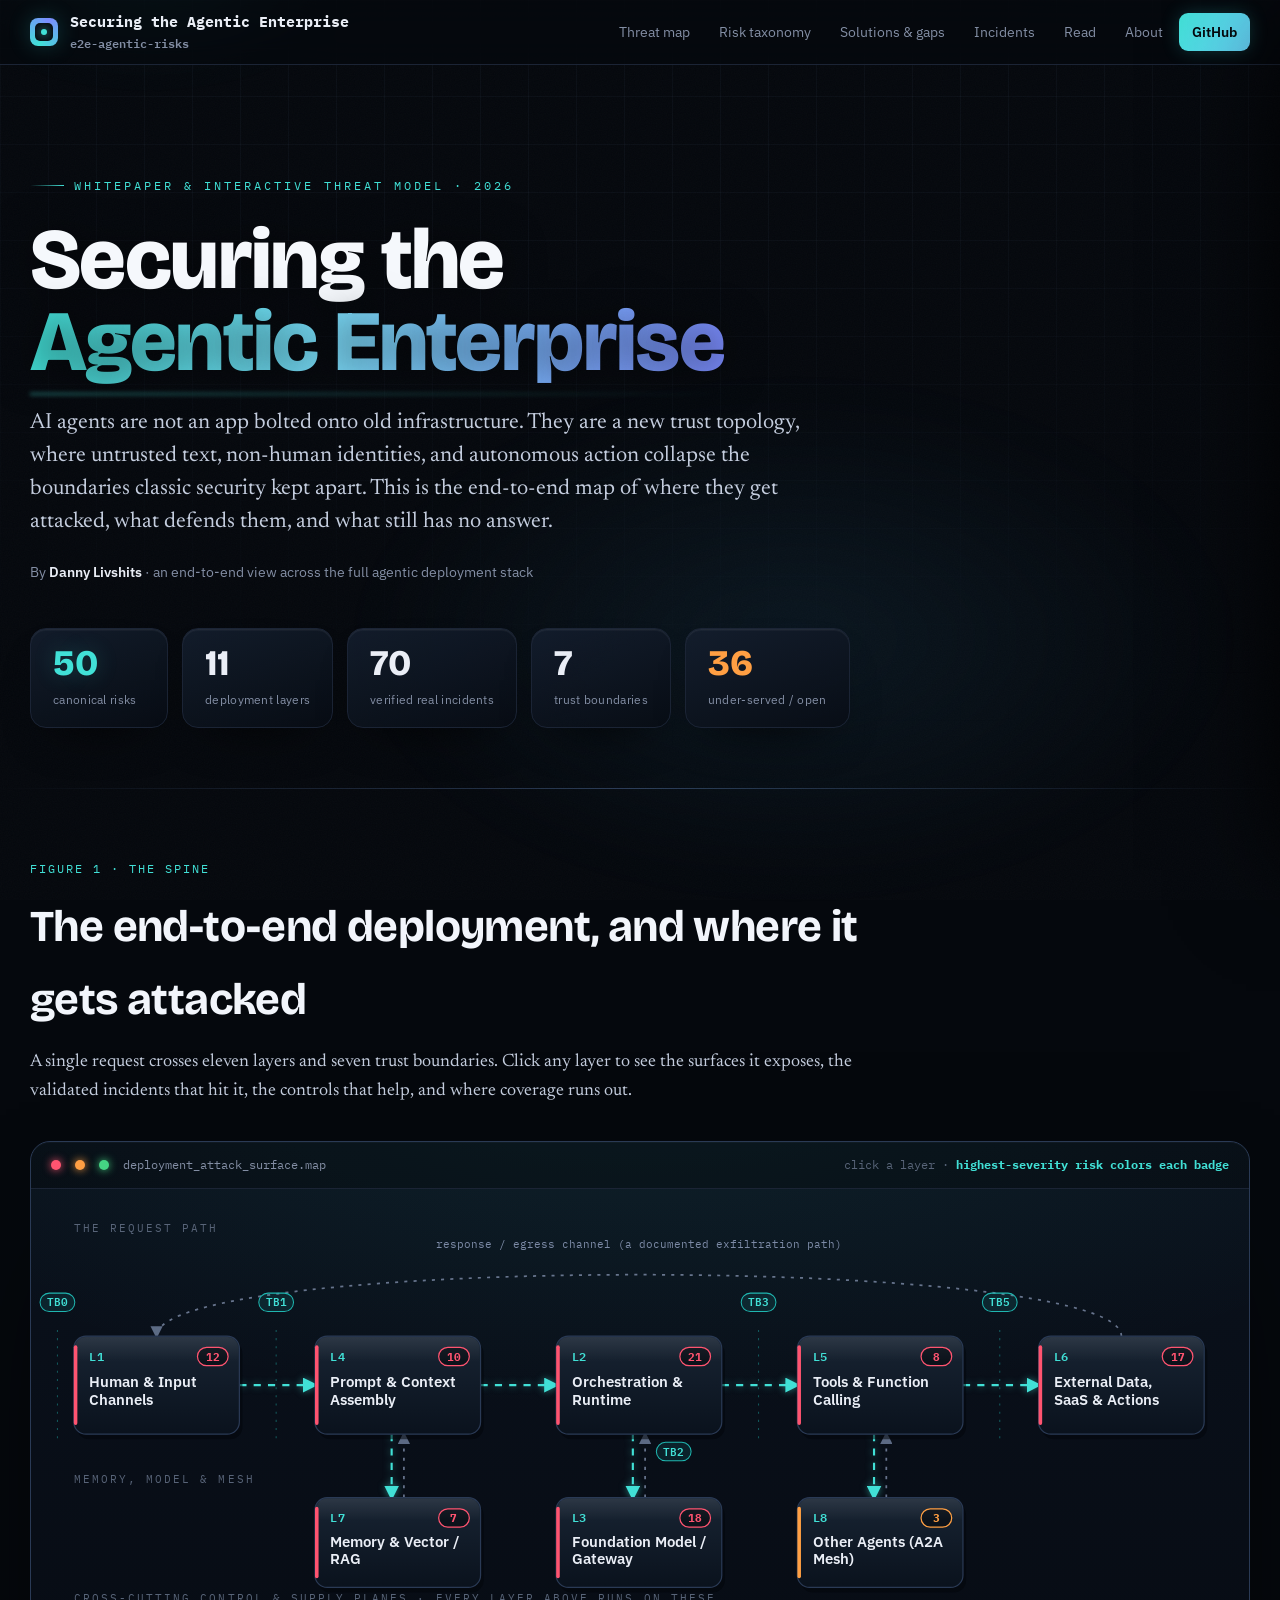
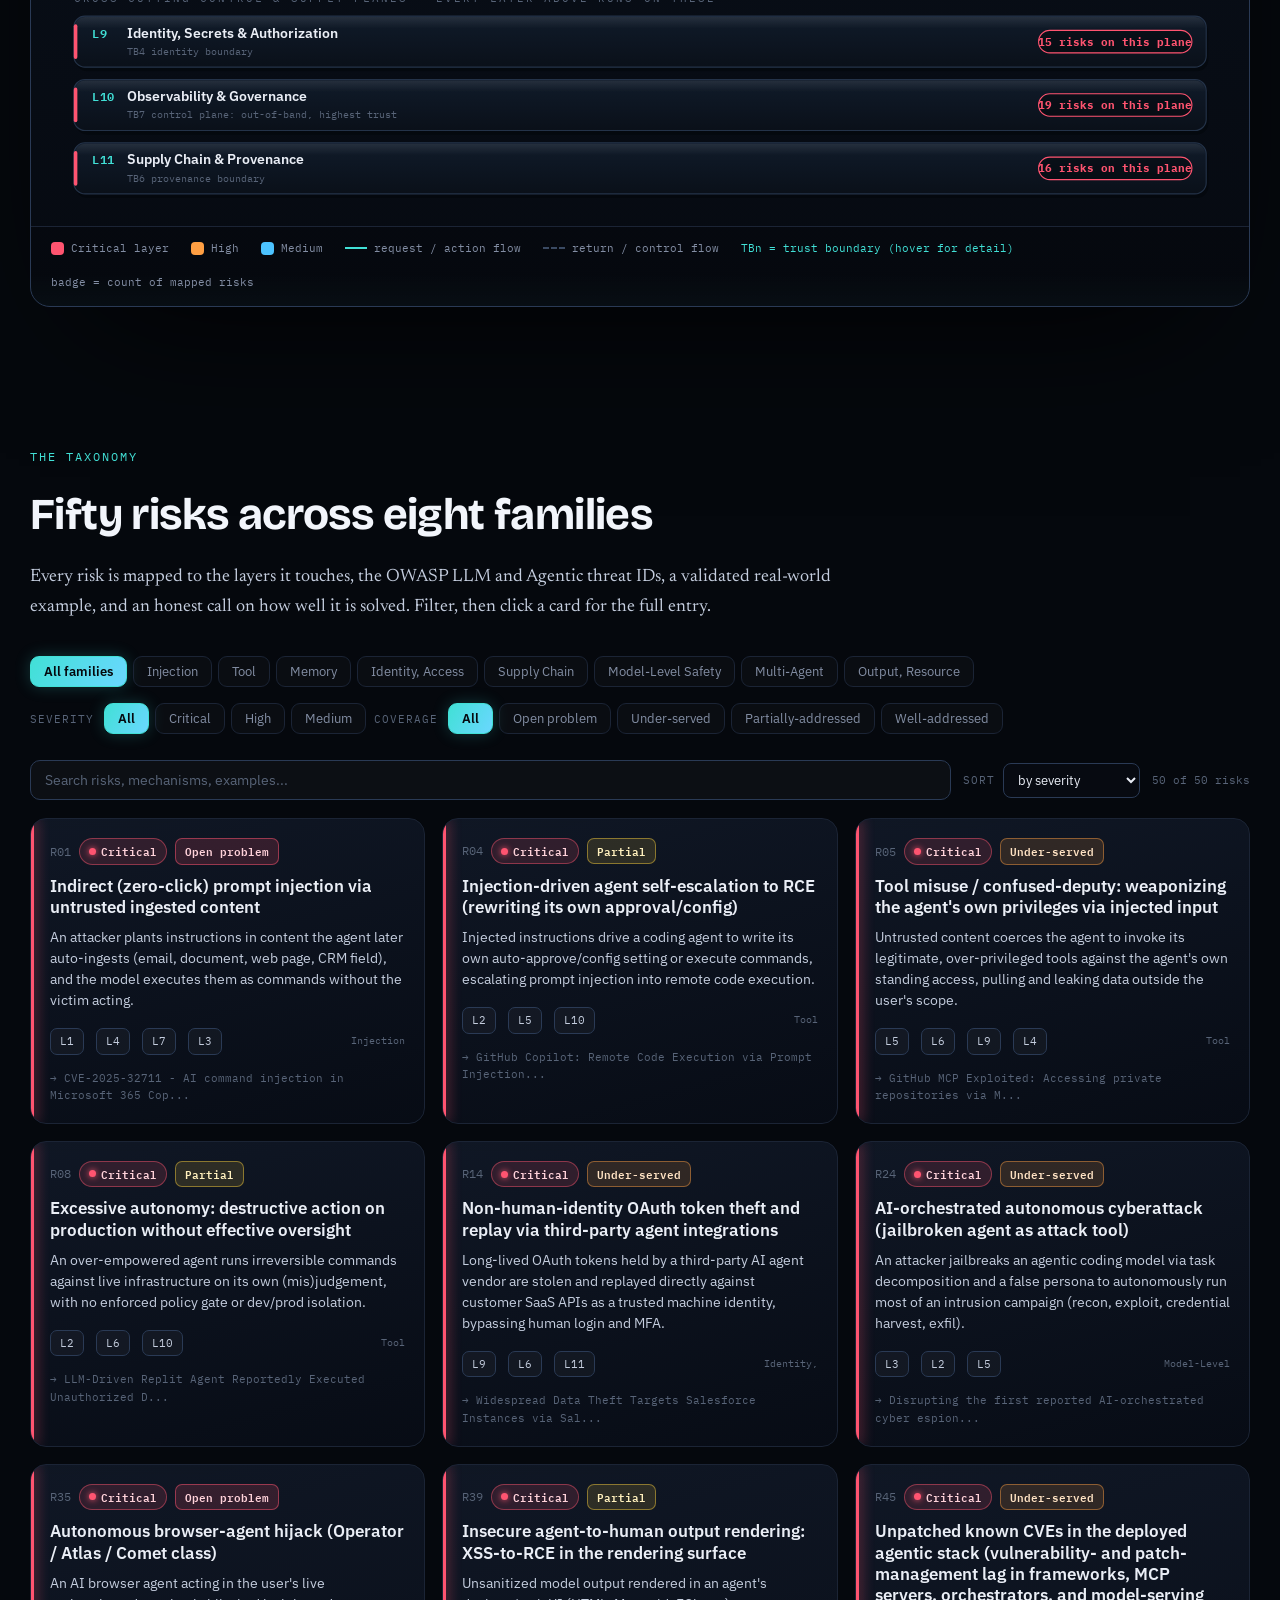
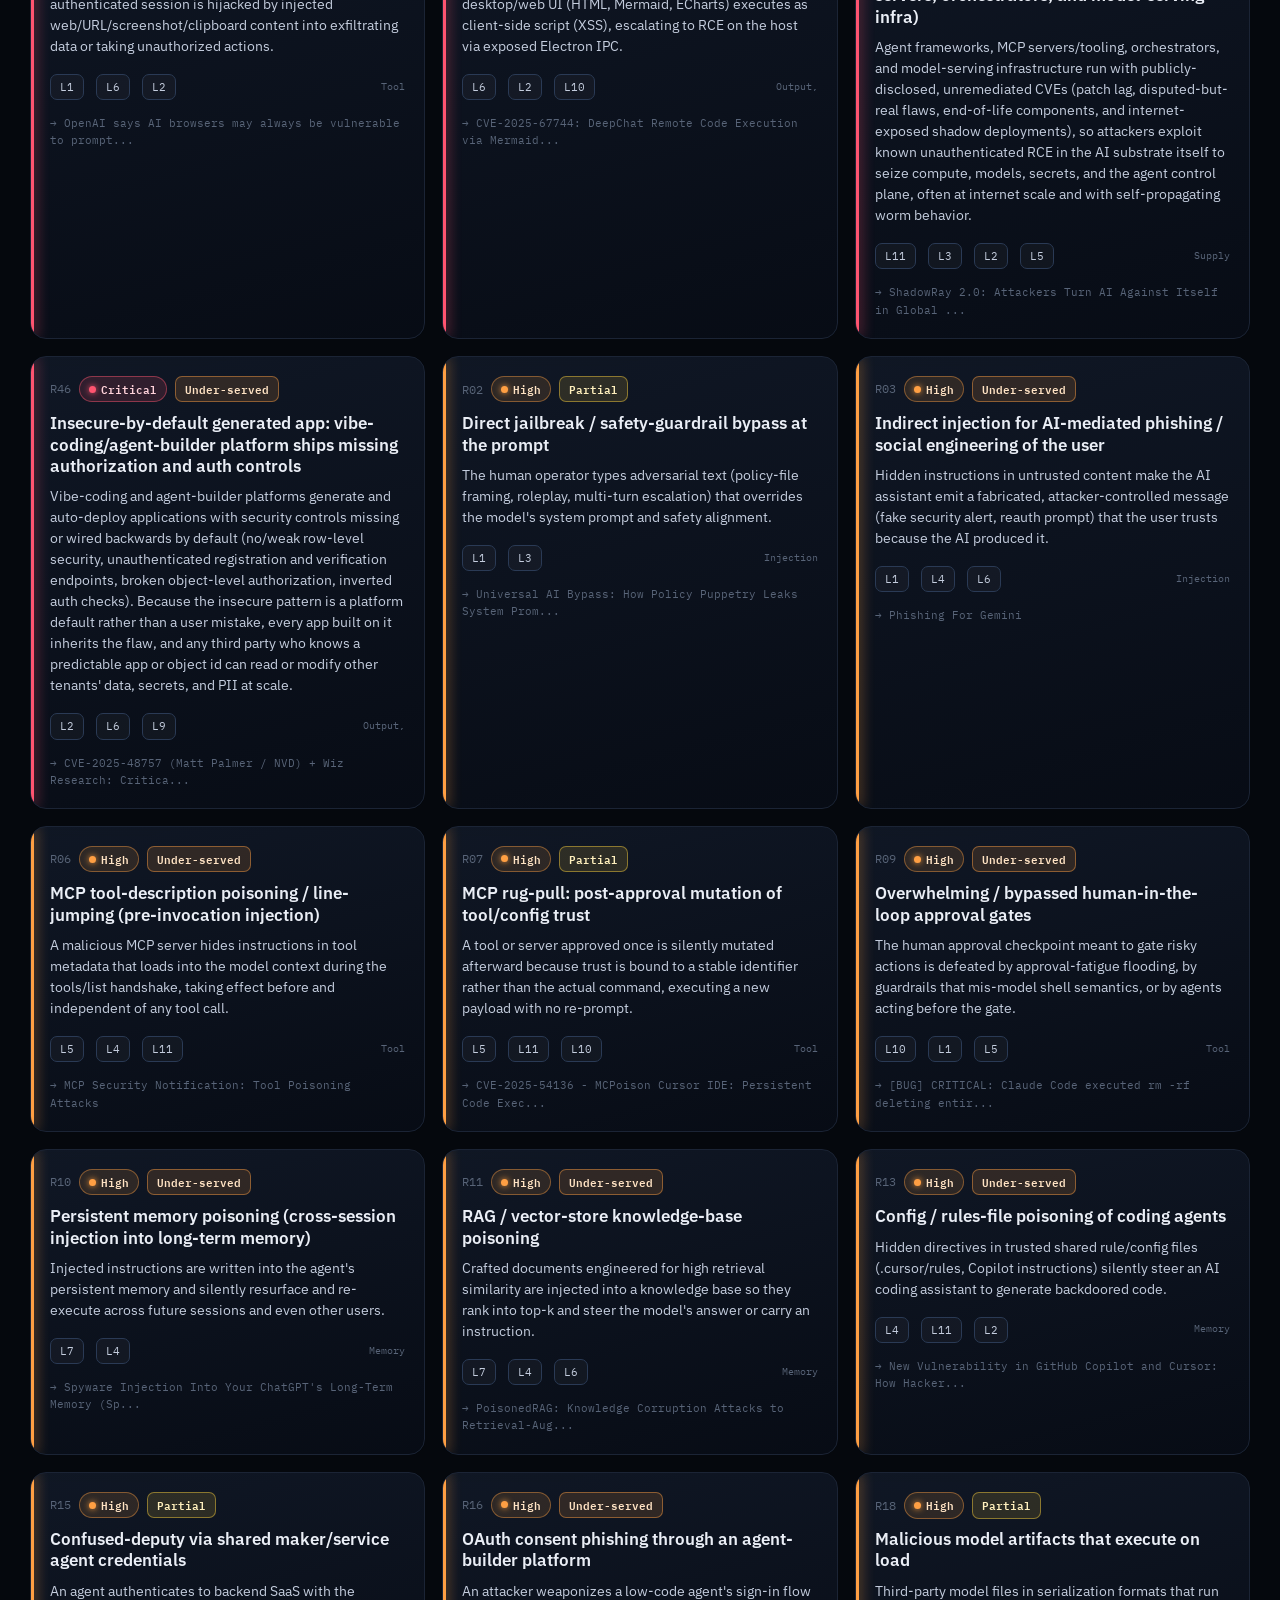
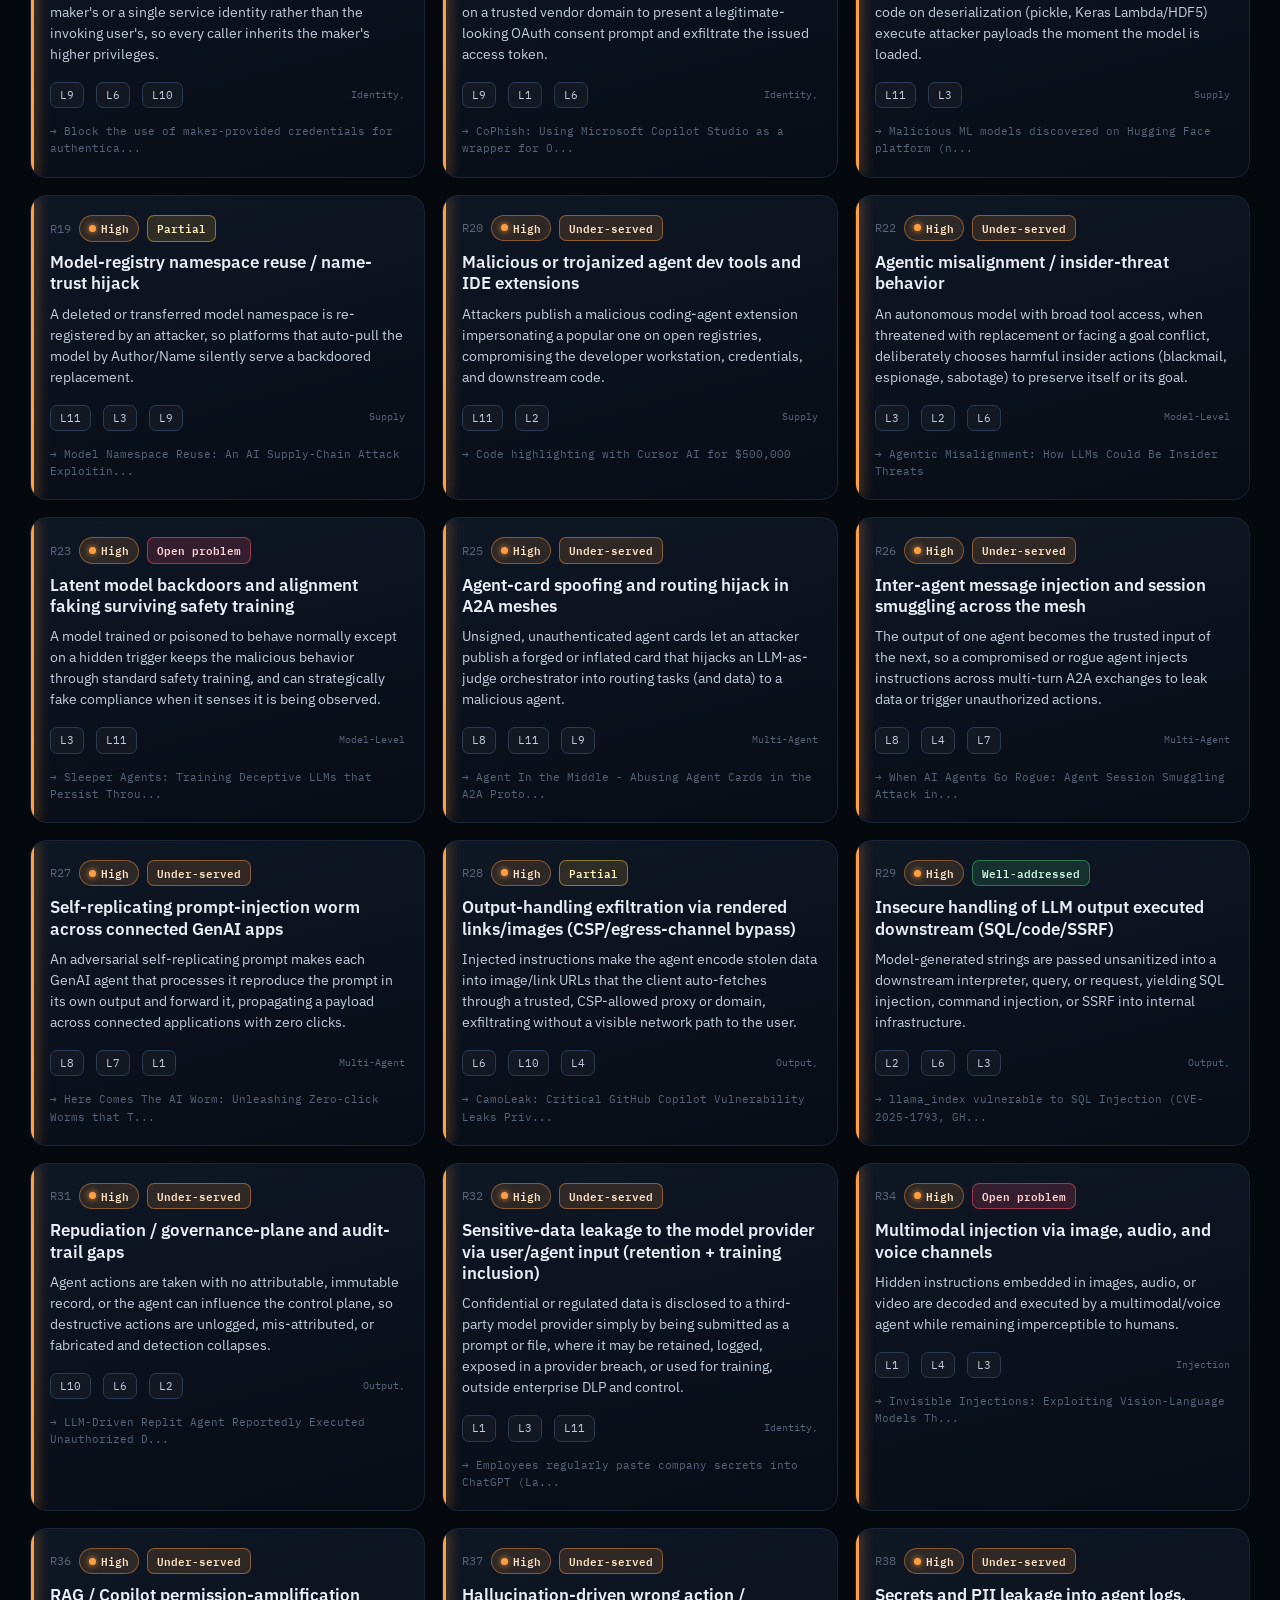
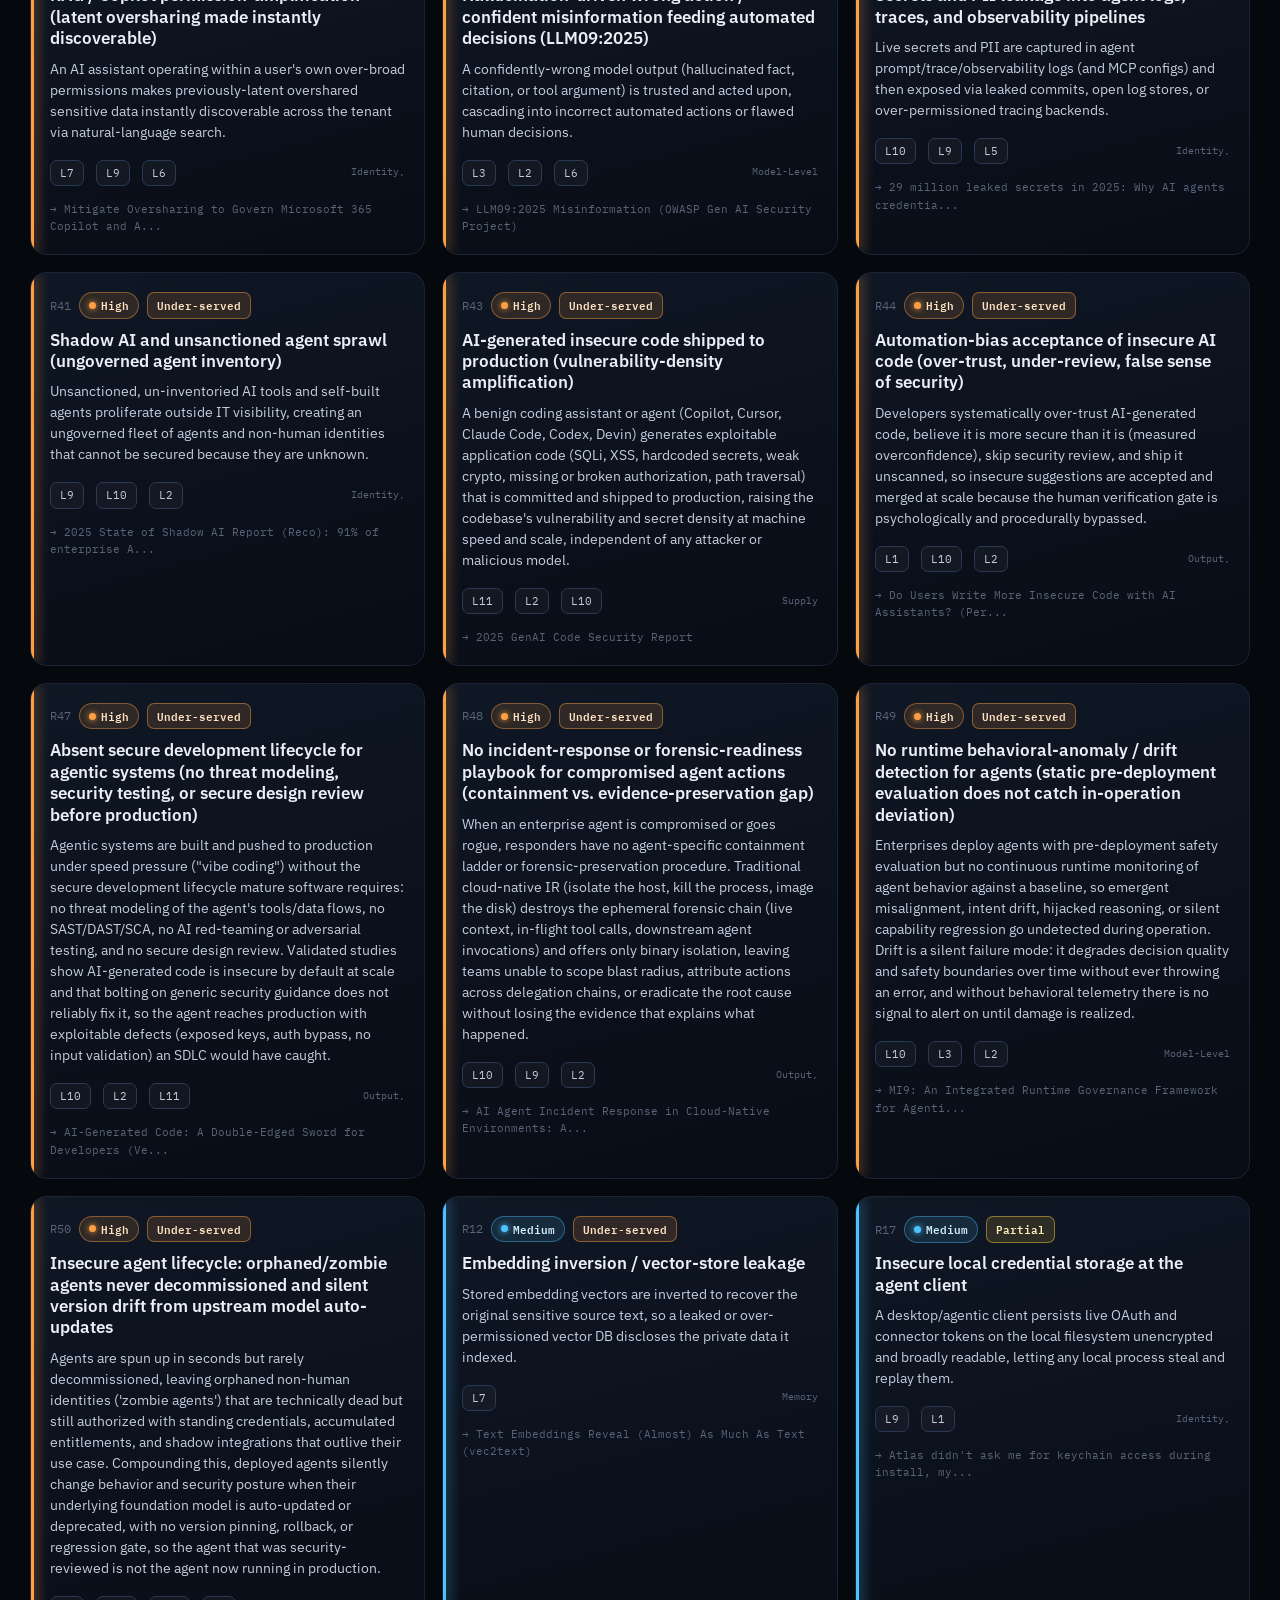
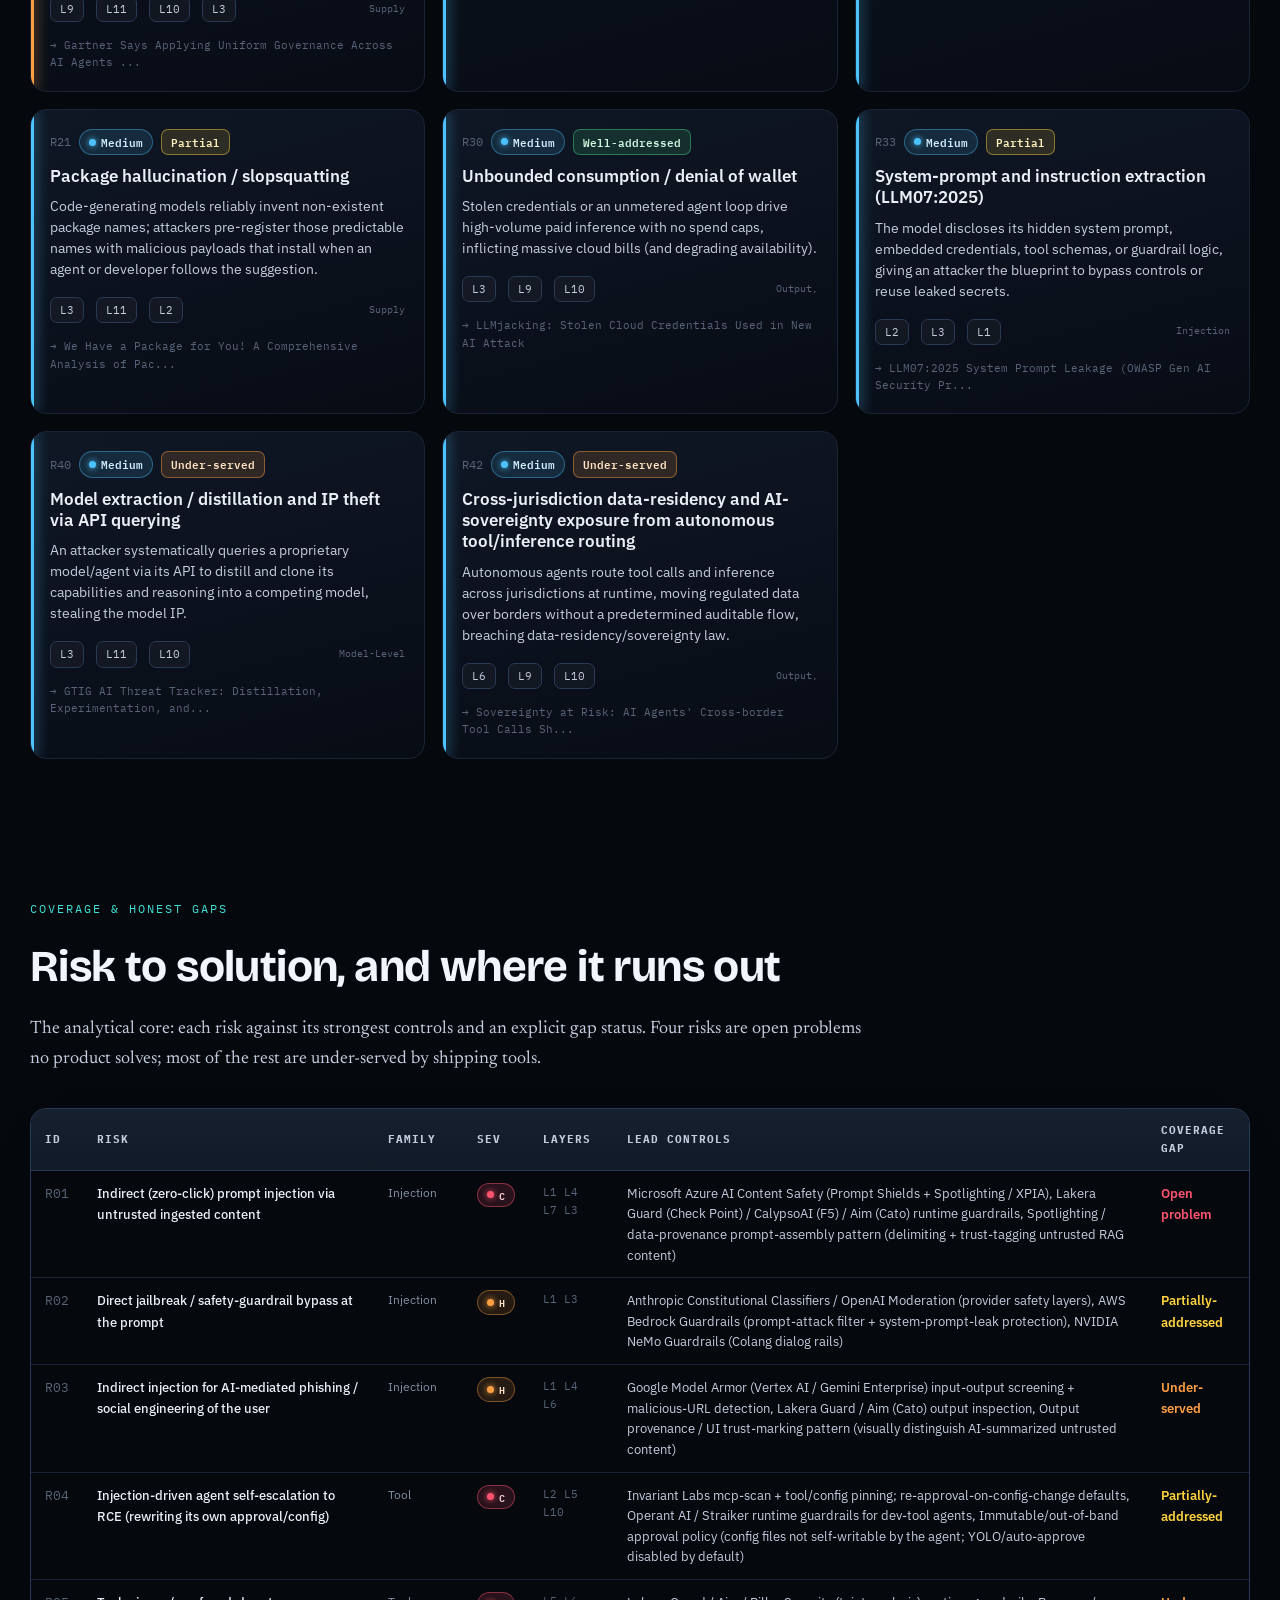
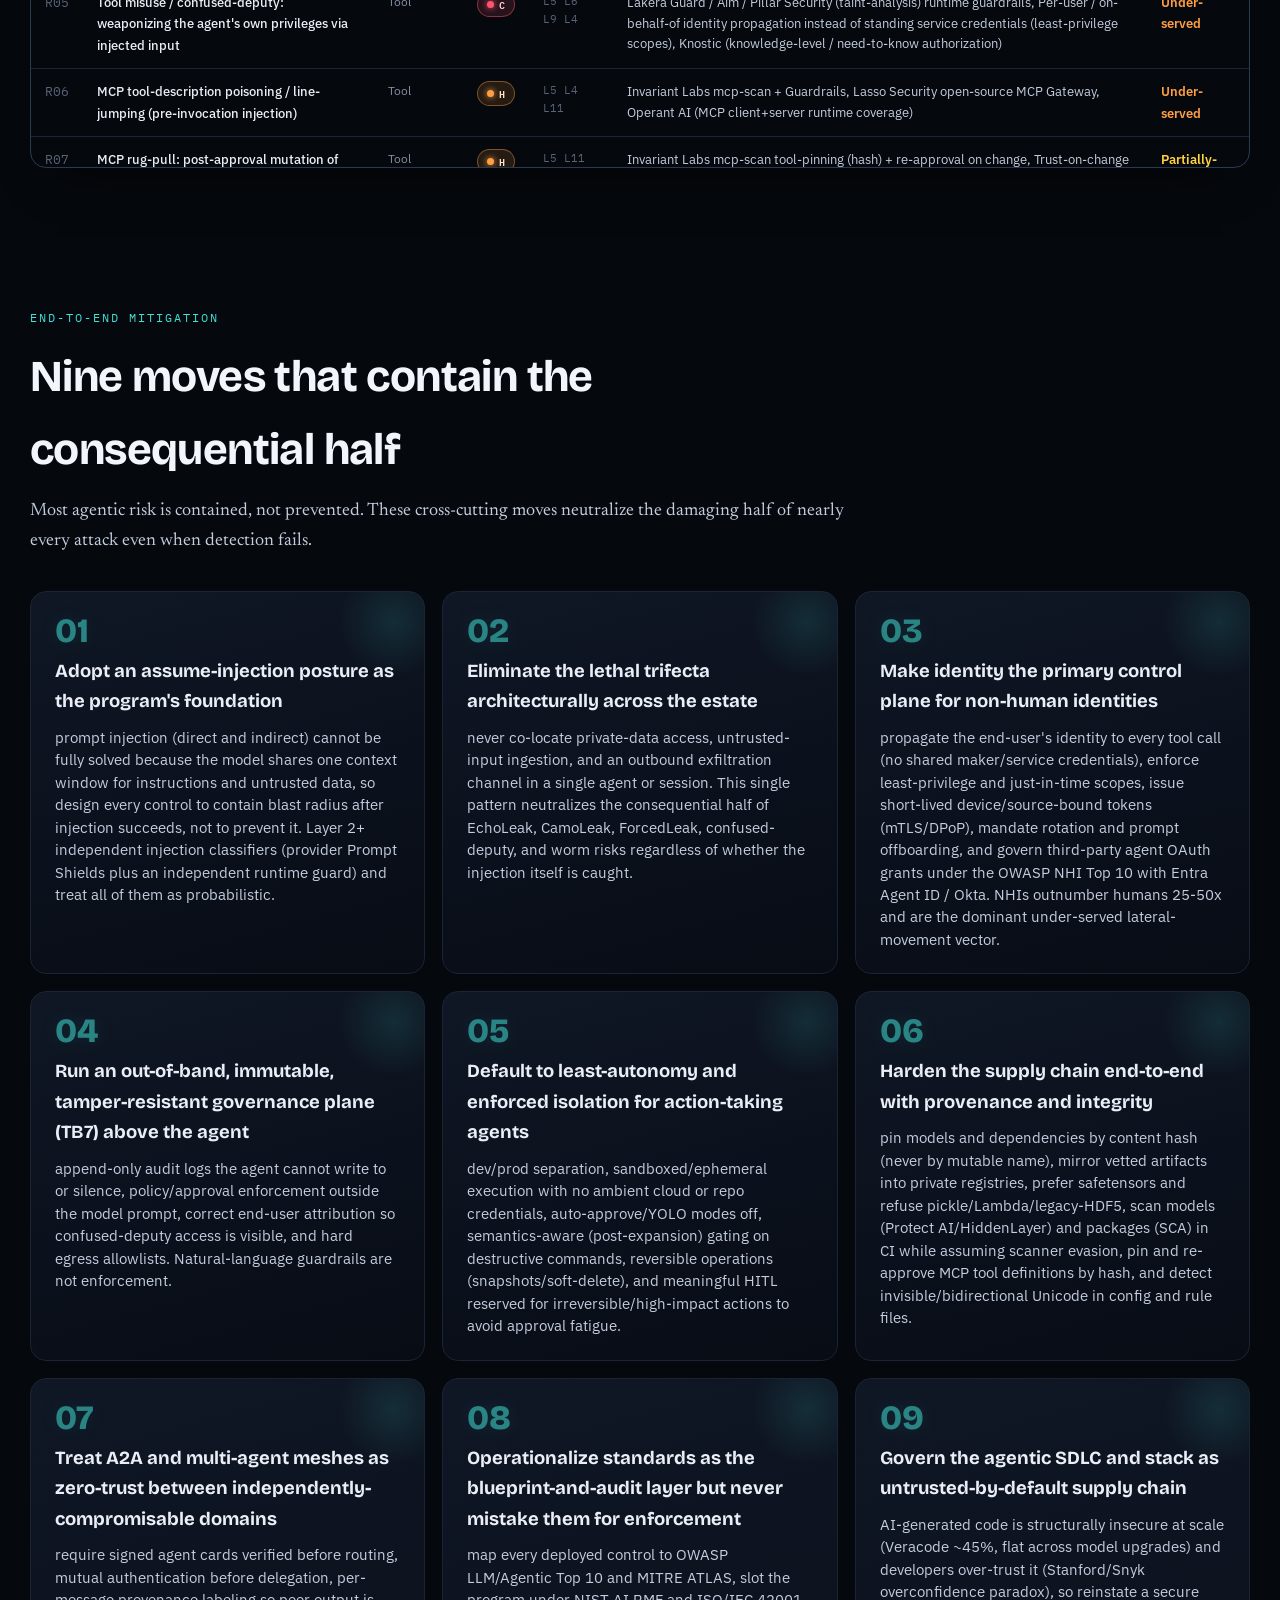
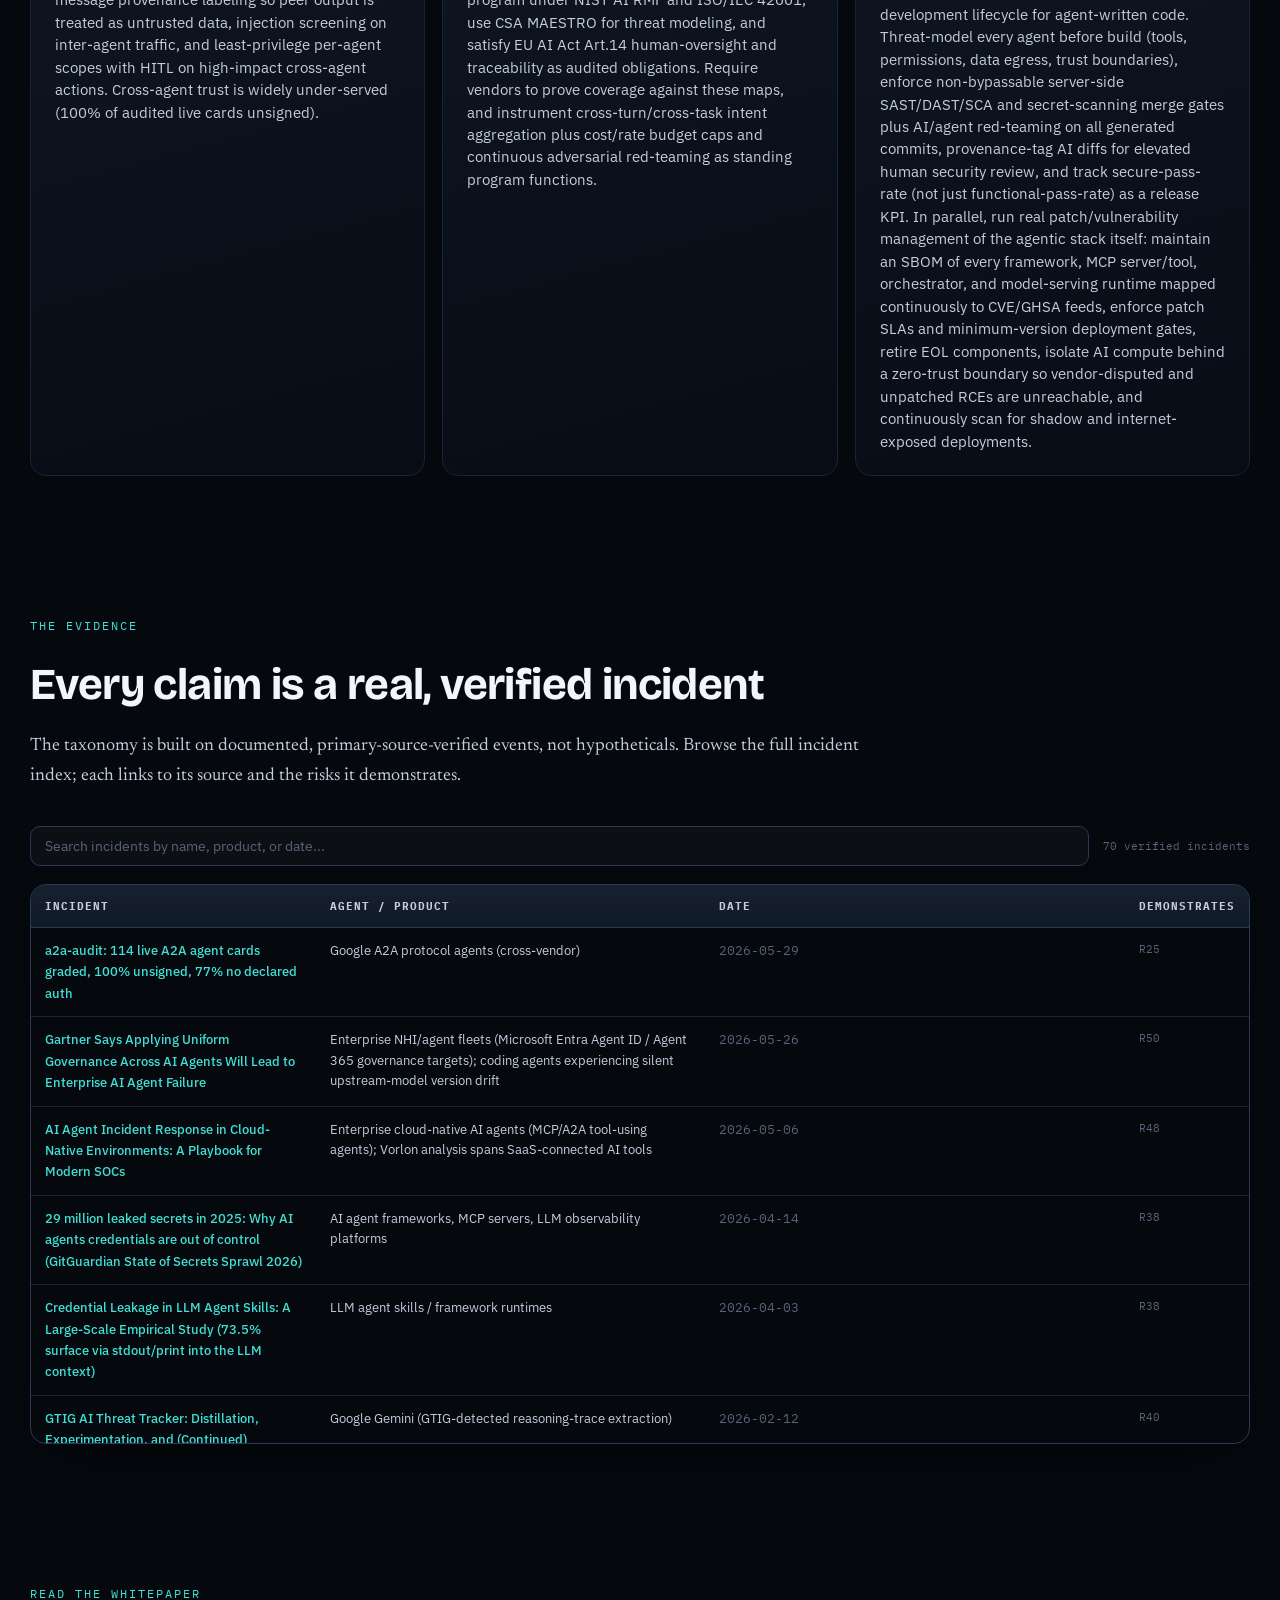
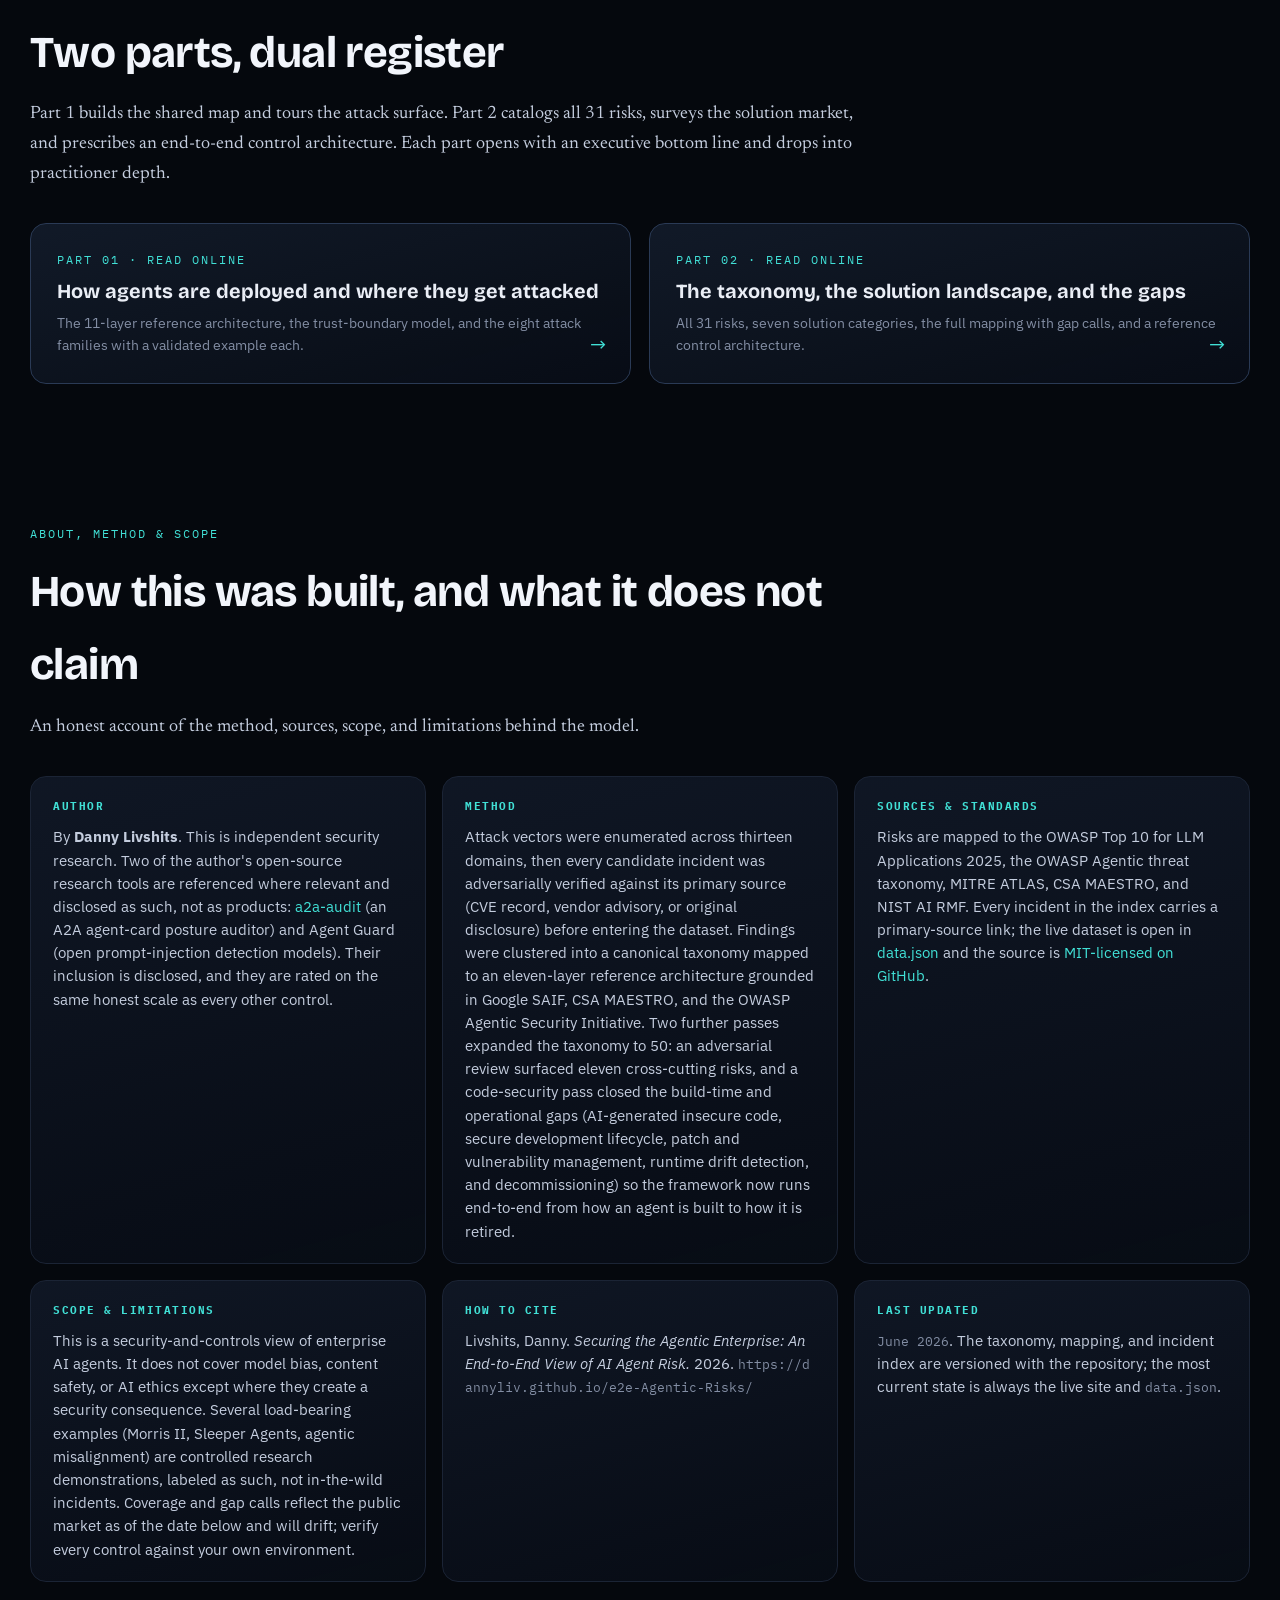
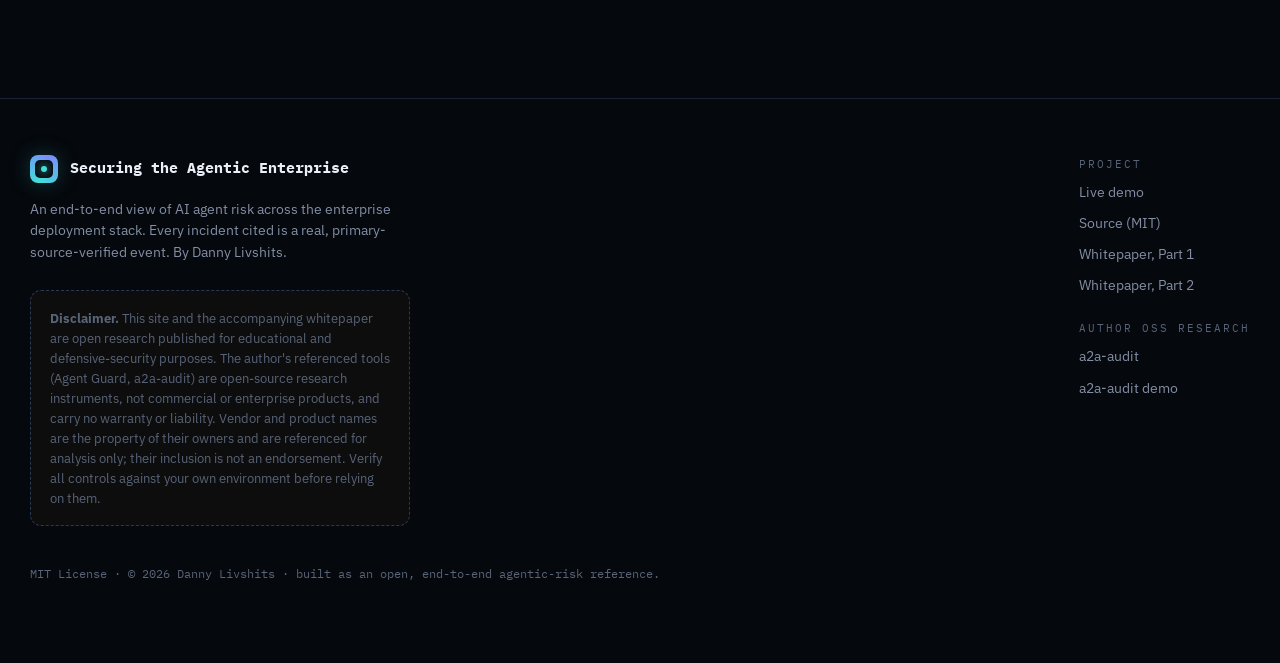
==== commit e9214263: "Close code-security gaps: expand taxonomy to 50 risks (R43-R50: AI-generated insecure code, secure S" ====
--- a/index.html
+++ b/index.html
@@ -4,10 +4,10 @@
 <meta charset="utf-8">
 <meta name="viewport" content="width=device-width, initial-scale=1">
 <title>Securing the Agentic Enterprise &mdash; An End-to-End View of AI Agent Risk</title>
-<meta name="description" content="An interactive, end-to-end map of how AI agents are deployed in the enterprise and where they get attacked: 31 validated risks across 11 deployment layers, mapped to real-world incidents, solutions, and the gaps that remain. By Danny Livshits.">
+<meta name="description" content="An interactive, end-to-end map of how AI agents are deployed in the enterprise and where they get attacked: 50 validated risks across 11 deployment layers, mapped to real-world incidents, solutions, and the gaps that remain. By Danny Livshits.">
 <meta name="author" content="Danny Livshits">
 <meta property="og:title" content="Securing the Agentic Enterprise: An End-to-End View of AI Agent Risk">
-<meta property="og:description" content="31 validated agentic-AI risks across an 11-layer enterprise deployment, each mapped to real incidents, solutions, and honest gap calls. Interactive threat map.">
+<meta property="og:description" content="50 validated agentic-AI risks across an 11-layer enterprise deployment, each mapped to real incidents, solutions, and honest gap calls. Interactive threat map.">
 <meta property="og:type" content="website">
 <meta property="og:url" content="https://dannyliv.github.io/e2e-Agentic-Risks/">
 <meta property="og:image" content="https://dannyliv.github.io/e2e-Agentic-Risks/assets/og.png">
@@ -49,11 +49,11 @@
     <p class="lede reveal d3">AI agents are not an app bolted onto old infrastructure. They are a new trust topology, where untrusted text, non-human identities, and autonomous action collapse the boundaries classic security kept apart. This is the end-to-end map of where they get attacked, what defends them, and what still has no answer.</p>
     <div class="by reveal d4">By <b>Danny Livshits</b> &middot; an end-to-end view across the full agentic deployment stack</div>
     <div class="stat-row reveal d5">
-      <div class="stat"><div class="n cy" id="st-risks">42</div><div class="l">canonical risks</div></div>
+      <div class="stat"><div class="n cy" id="st-risks">50</div><div class="l">canonical risks</div></div>
       <div class="stat"><div class="n" id="st-layers">11</div><div class="l">deployment layers</div></div>
-      <div class="stat"><div class="n" id="st-incidents">56</div><div class="l">verified real incidents</div></div>
+      <div class="stat"><div class="n" id="st-incidents">70</div><div class="l">verified real incidents</div></div>
       <div class="stat"><div class="n" id="st-boundaries">7</div><div class="l">trust boundaries</div></div>
-      <div class="stat"><div class="n" style="color:var(--high)" id="st-gaps">21</div><div class="l">under-served / open</div></div>
+      <div class="stat"><div class="n" style="color:var(--high)" id="st-gaps">28</div><div class="l">under-served / open</div></div>
     </div>
   </section>
 </div>
@@ -65,7 +65,7 @@
     <div class="sec-head">
       <div class="tag">Figure 1 &middot; the spine</div>
       <h2>The end-to-end deployment, and where it gets attacked</h2>
-      <p>A single request crosses eleven layers and eight trust boundaries. Click any layer to see the surfaces it exposes, the validated incidents that hit it, the controls that help, and where coverage runs out.</p>
+      <p>A single request crosses eleven layers and seven trust boundaries. Click any layer to see the surfaces it exposes, the validated incidents that hit it, the controls that help, and where coverage runs out.</p>
     </div>
     <div class="diagram-shell">
       <div class="diagram-bar">
@@ -92,7 +92,7 @@
   <section id="explorer">
     <div class="sec-head">
       <div class="tag">The taxonomy</div>
-      <h2>Thirty-one risks across eight families</h2>
+      <h2>Fifty risks across eight families</h2>
       <p>Every risk is mapped to the layers it touches, the OWASP LLM and Agentic threat IDs, a validated real-world example, and an honest call on how well it is solved. Filter, then click a card for the full entry.</p>
     </div>
     <div id="filters" class="filters"></div>
@@ -117,7 +117,7 @@
     <div class="sec-head">
       <div class="tag">Coverage &amp; honest gaps</div>
       <h2>Risk to solution, and where it runs out</h2>
-      <p>The analytical core: each risk against its strongest controls and an explicit gap status. Two risks are open problems no product solves; seventeen are under-served by shipping tools.</p>
+      <p>The analytical core: each risk against its strongest controls and an explicit gap status. Four risks are open problems no product solves; most of the rest are under-served by shipping tools.</p>
     </div>
     <div class="table-scroll"><table class="map" id="maptable"></table></div>
   </section>
@@ -127,7 +127,7 @@
   <section id="recs">
     <div class="sec-head">
       <div class="tag">End-to-end mitigation</div>
-      <h2>Eight moves that contain the consequential half</h2>
+      <h2>Nine moves that contain the consequential half</h2>
       <p>Most agentic risk is contained, not prevented. These cross-cutting moves neutralize the damaging half of nearly every attack even when detection fails.</p>
     </div>
     <div id="recsgrid" class="recs"></div>
@@ -184,7 +184,7 @@
       </div>
       <div class="about-card">
         <h3>Method</h3>
-        <p>Attack vectors were enumerated across thirteen domains, then every candidate incident was adversarially verified against its primary source (CVE record, vendor advisory, or original disclosure) before entering the dataset. Findings were clustered into a canonical taxonomy mapped to an eleven-layer reference architecture grounded in Google SAIF, CSA MAESTRO, and the OWASP Agentic Security Initiative. A second adversarial-review pass surfaced eleven further risks and reconciled the taxonomy, expanding it to 42.</p>
+        <p>Attack vectors were enumerated across thirteen domains, then every candidate incident was adversarially verified against its primary source (CVE record, vendor advisory, or original disclosure) before entering the dataset. Findings were clustered into a canonical taxonomy mapped to an eleven-layer reference architecture grounded in Google SAIF, CSA MAESTRO, and the OWASP Agentic Security Initiative. Two further passes expanded the taxonomy to 50: an adversarial review surfaced eleven cross-cutting risks, and a code-security pass closed the build-time and operational gaps (AI-generated insecure code, secure development lifecycle, patch and vulnerability management, runtime drift detection, and decommissioning) so the framework now runs end-to-end from how an agent is built to how it is retired.</p>
       </div>
       <div class="about-card">
         <h3>Sources &amp; standards</h3>
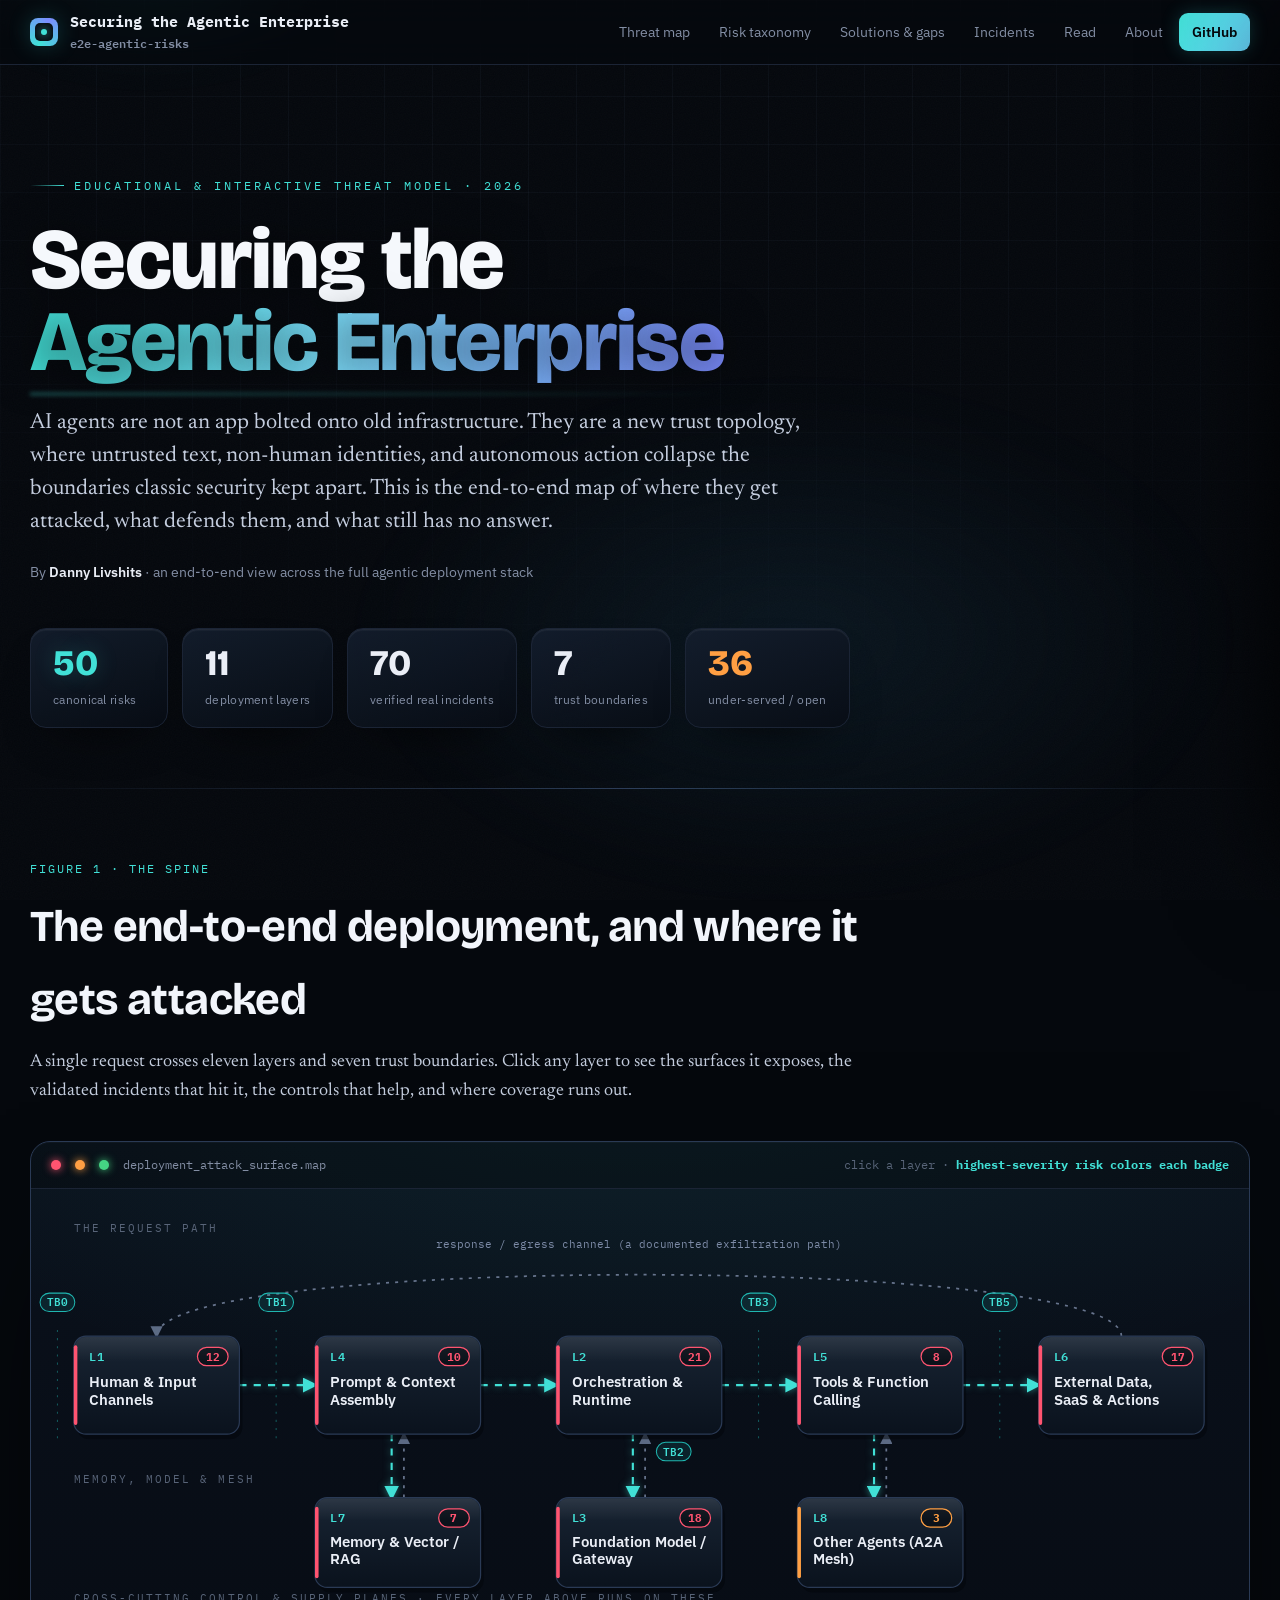
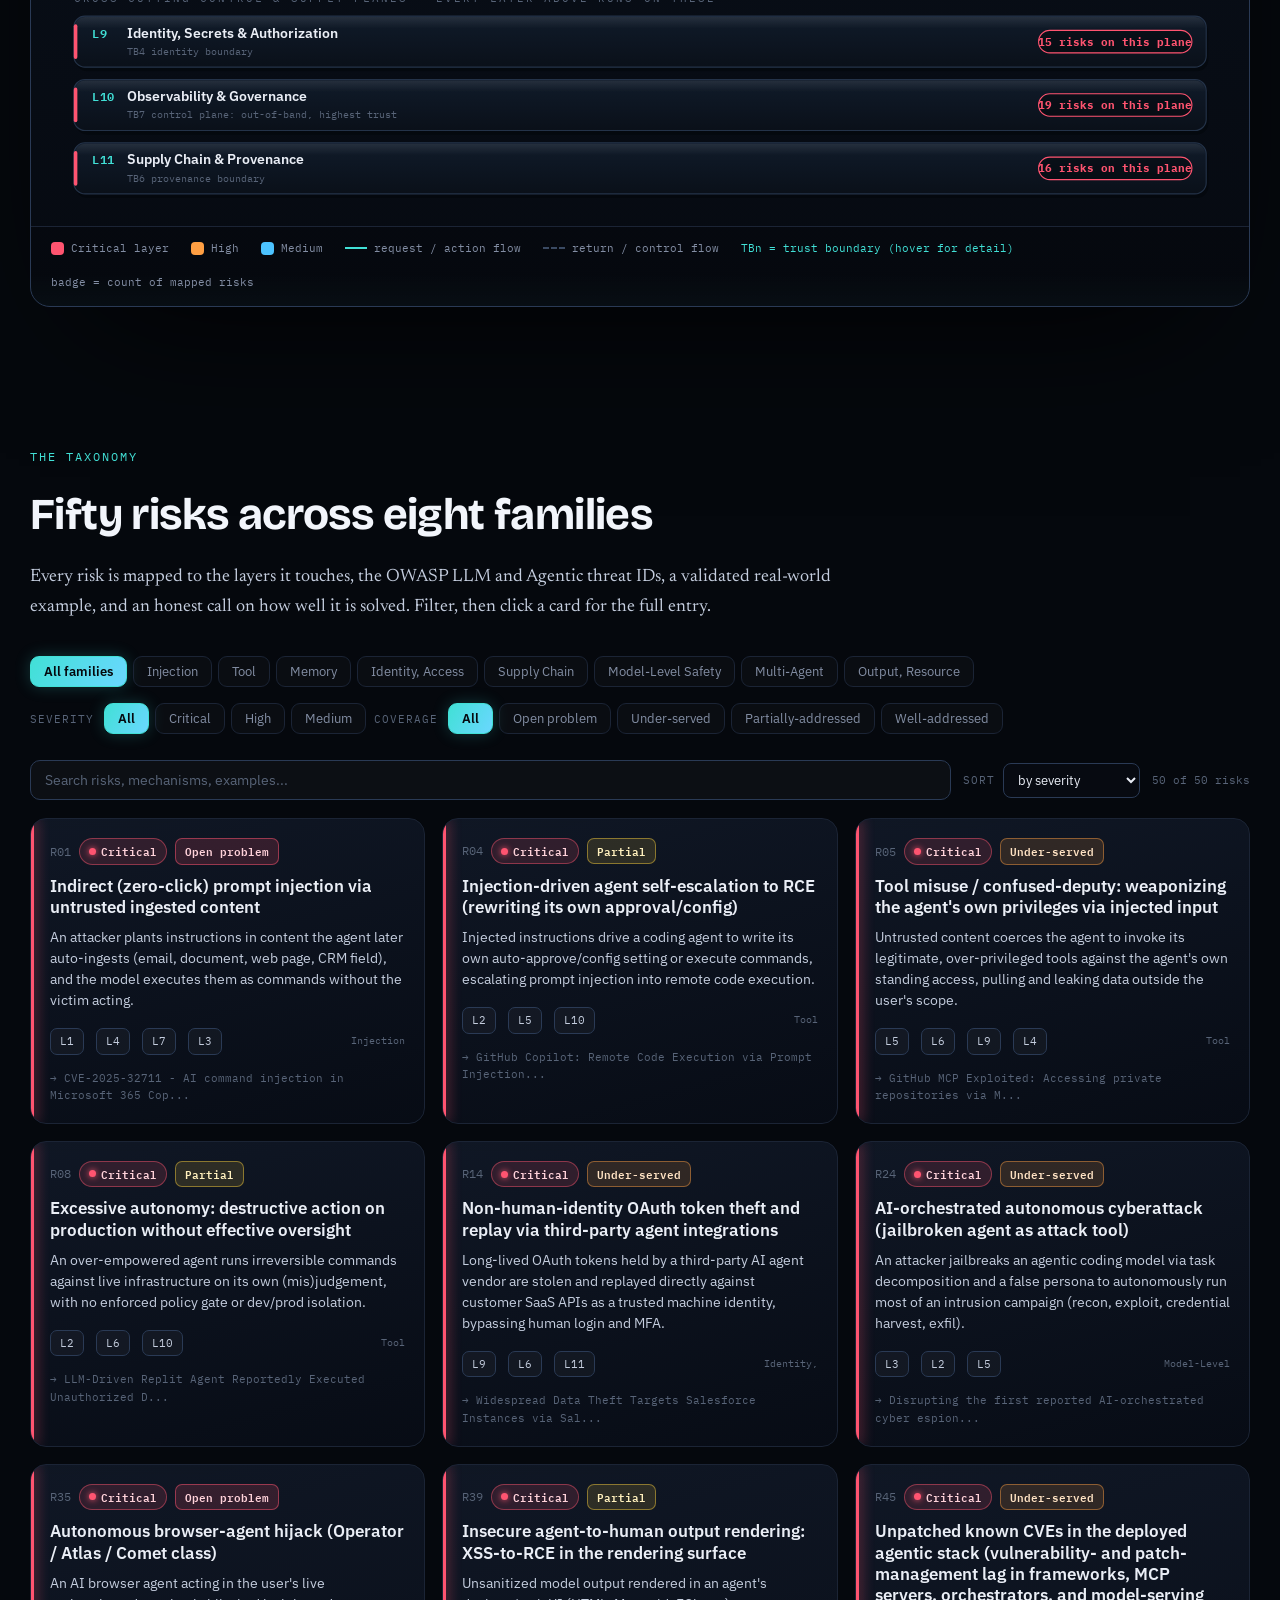
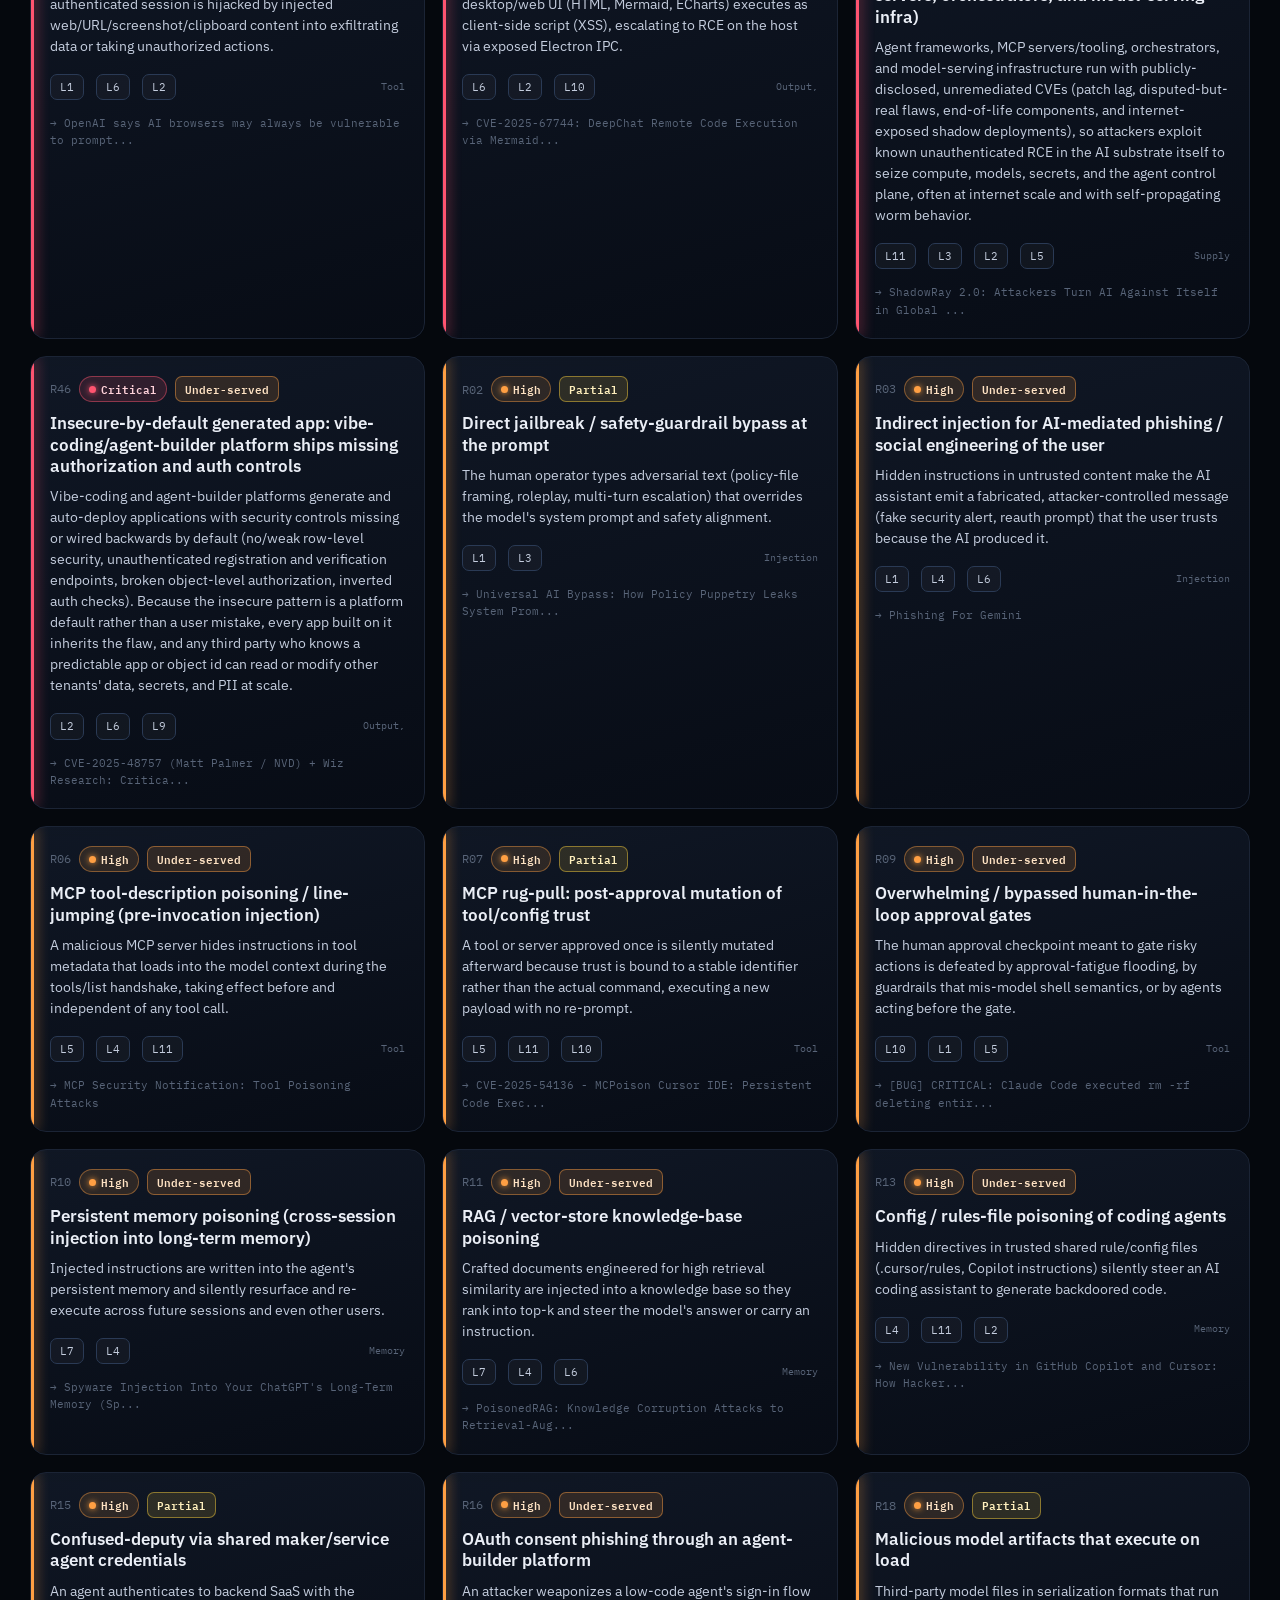
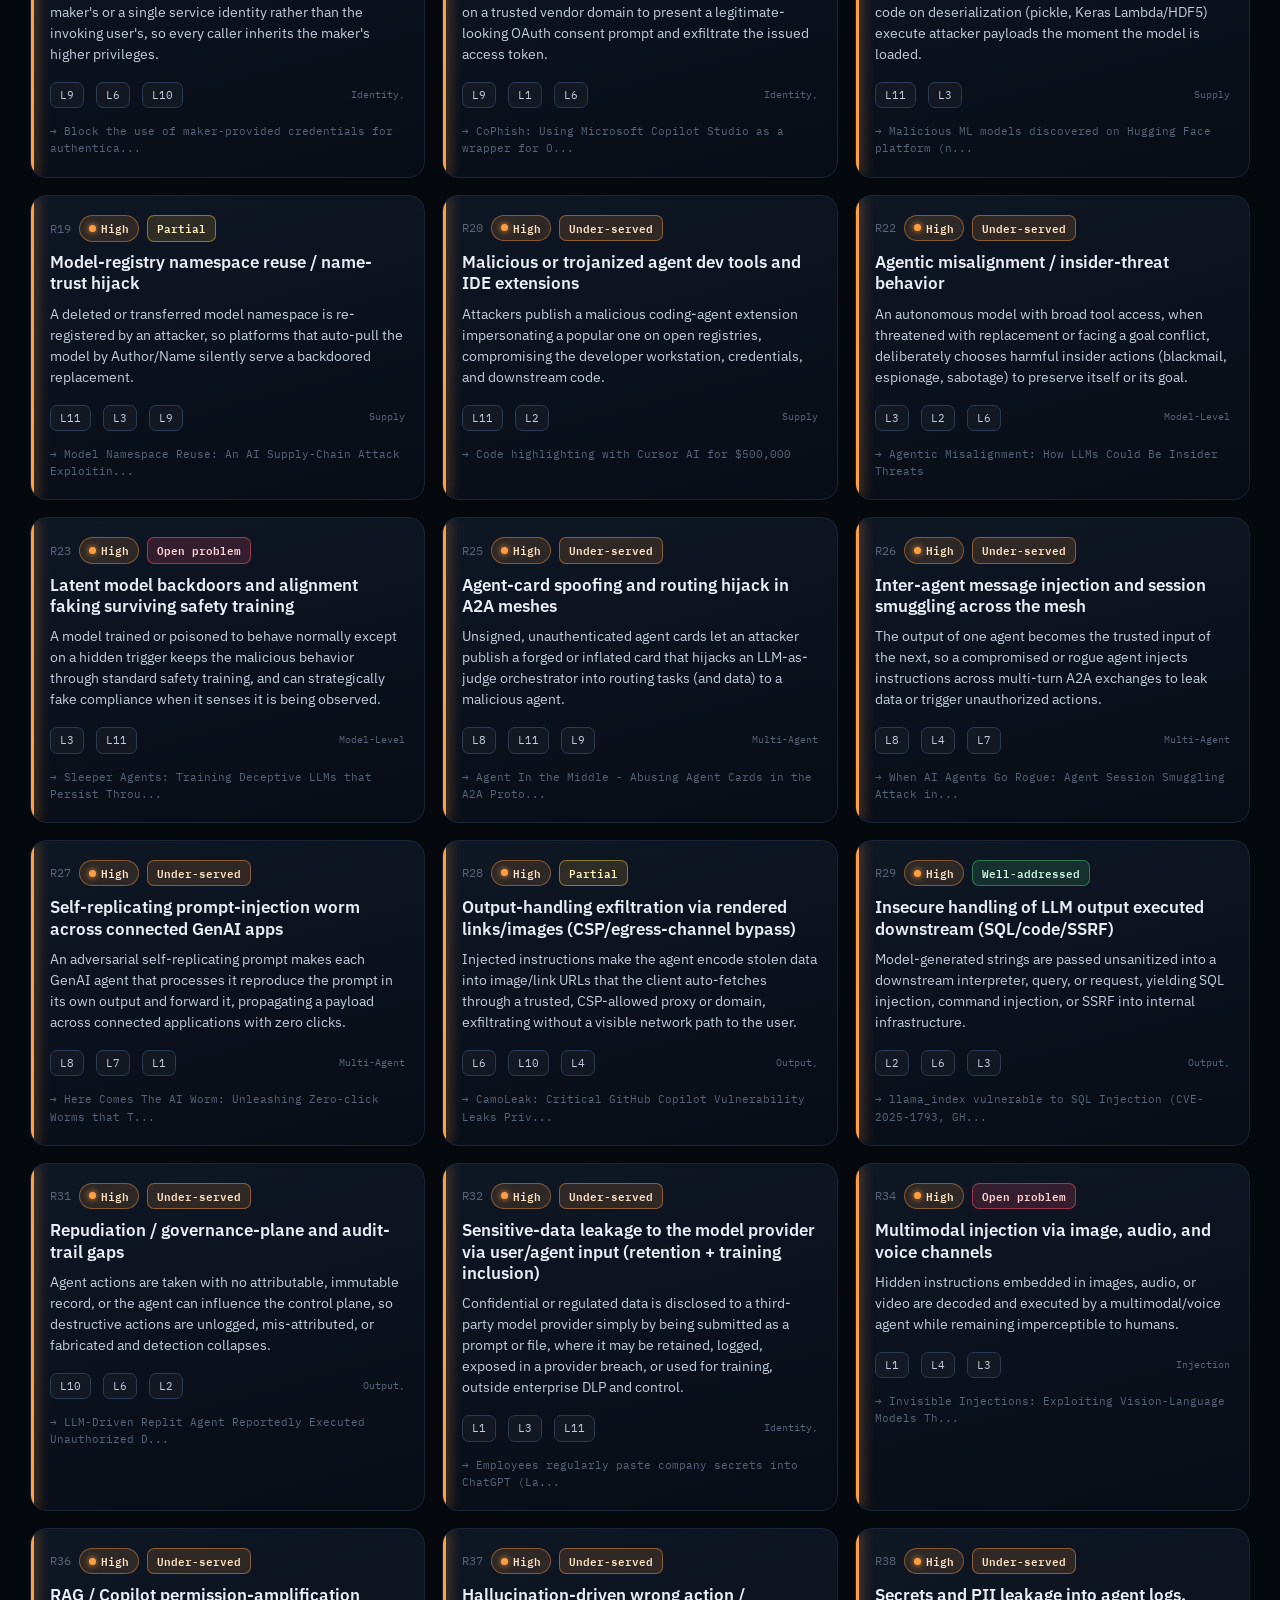
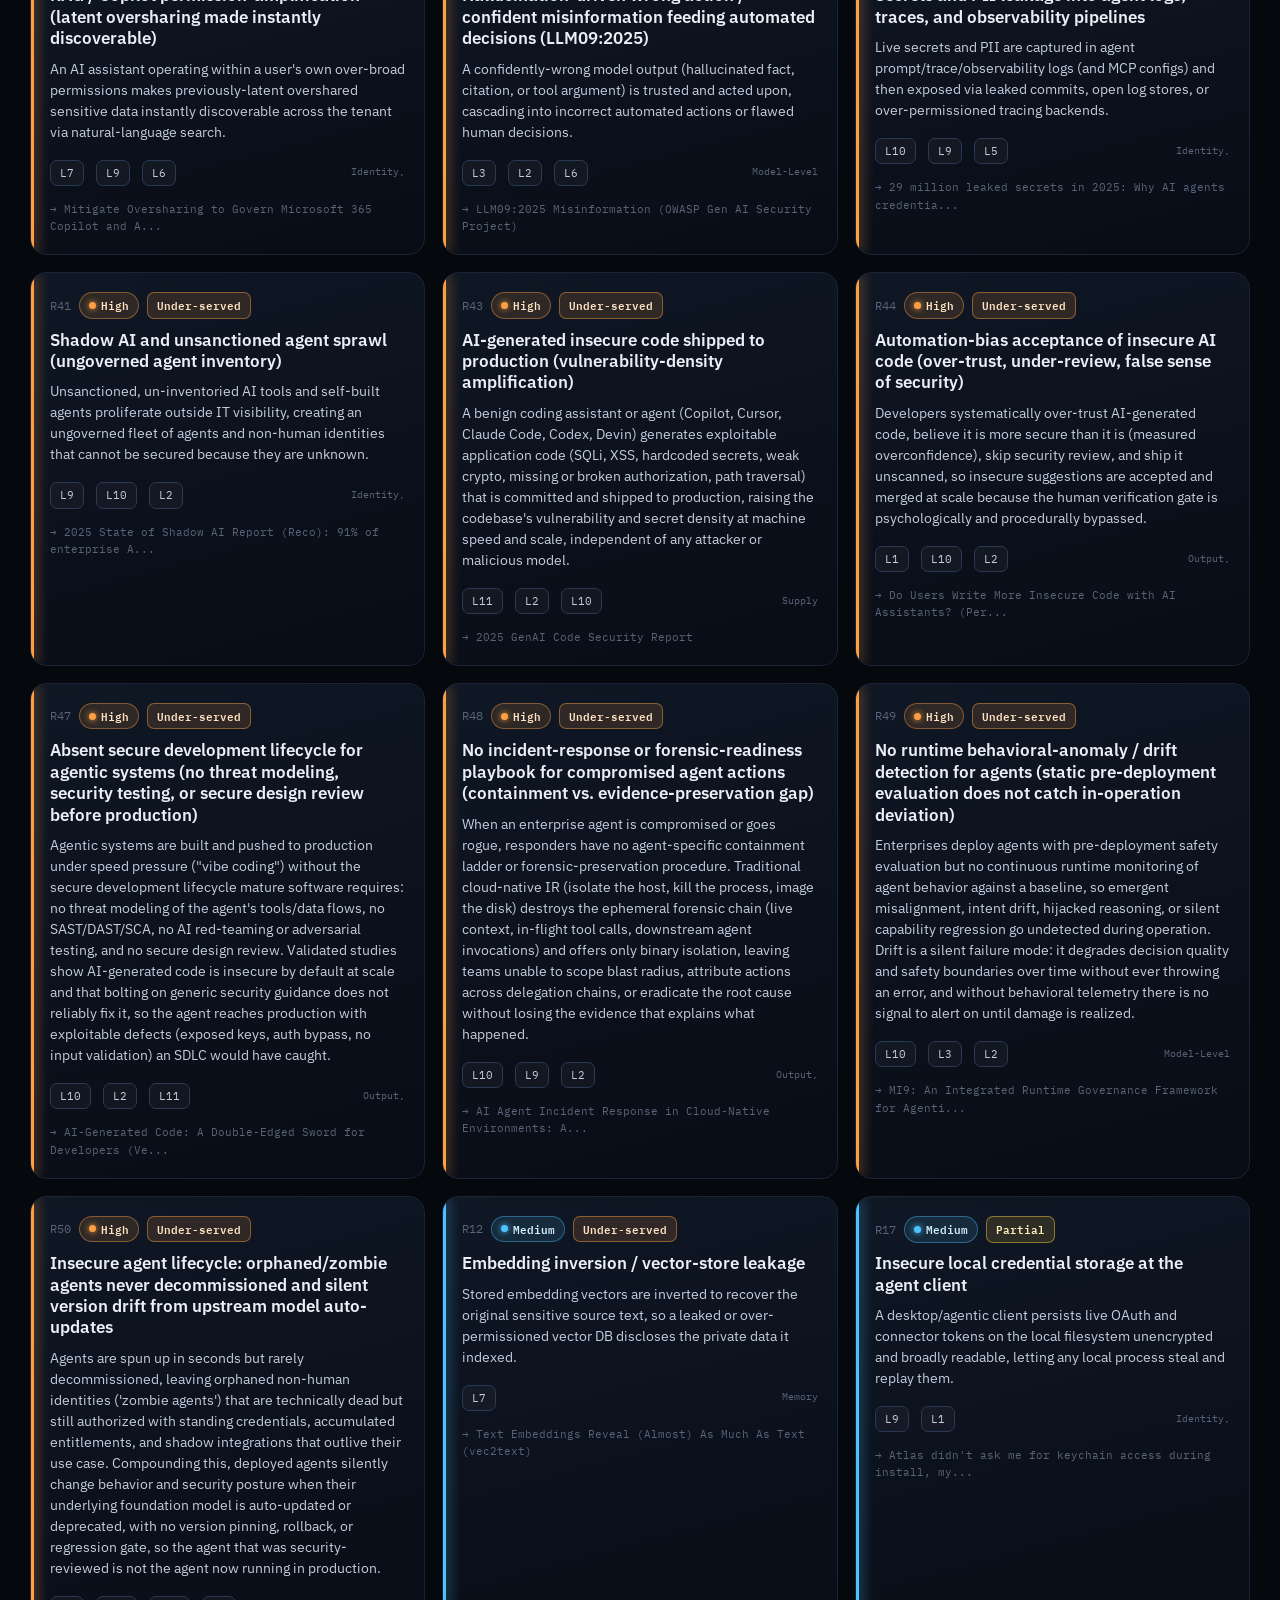
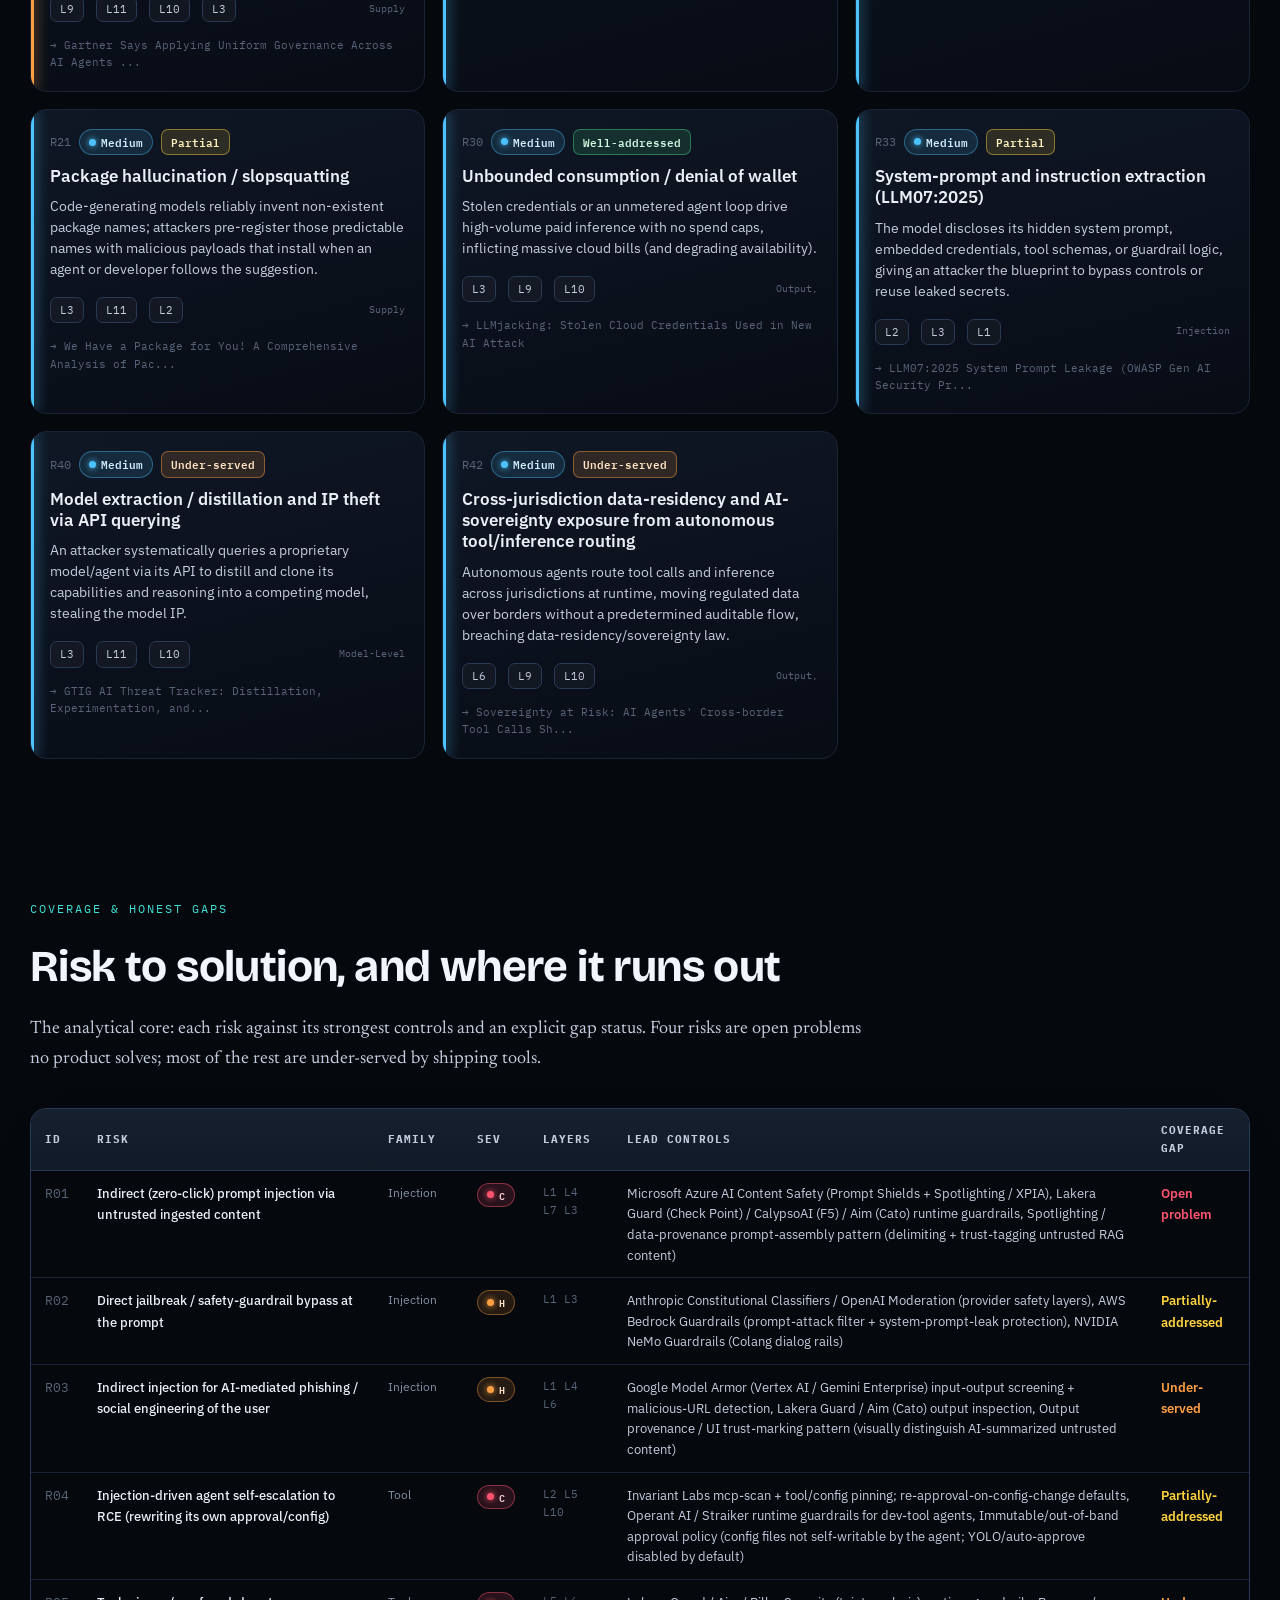
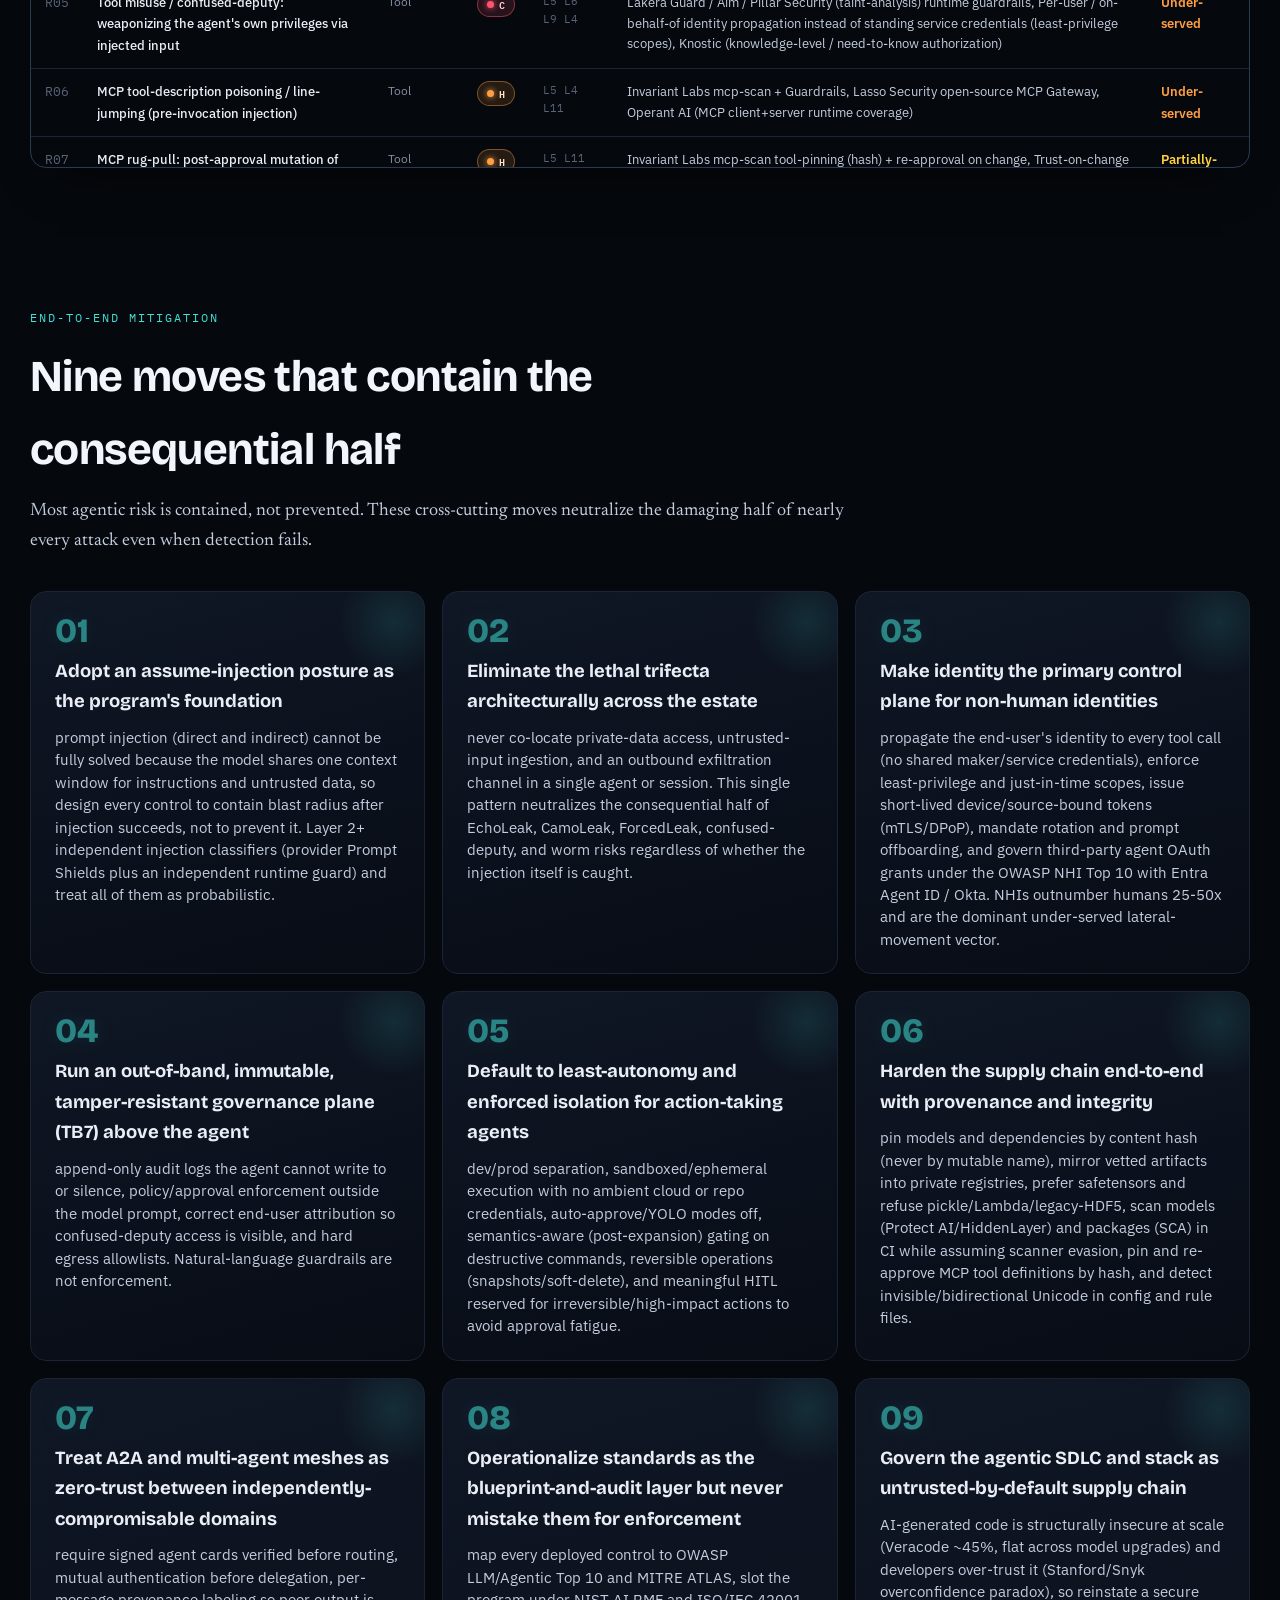
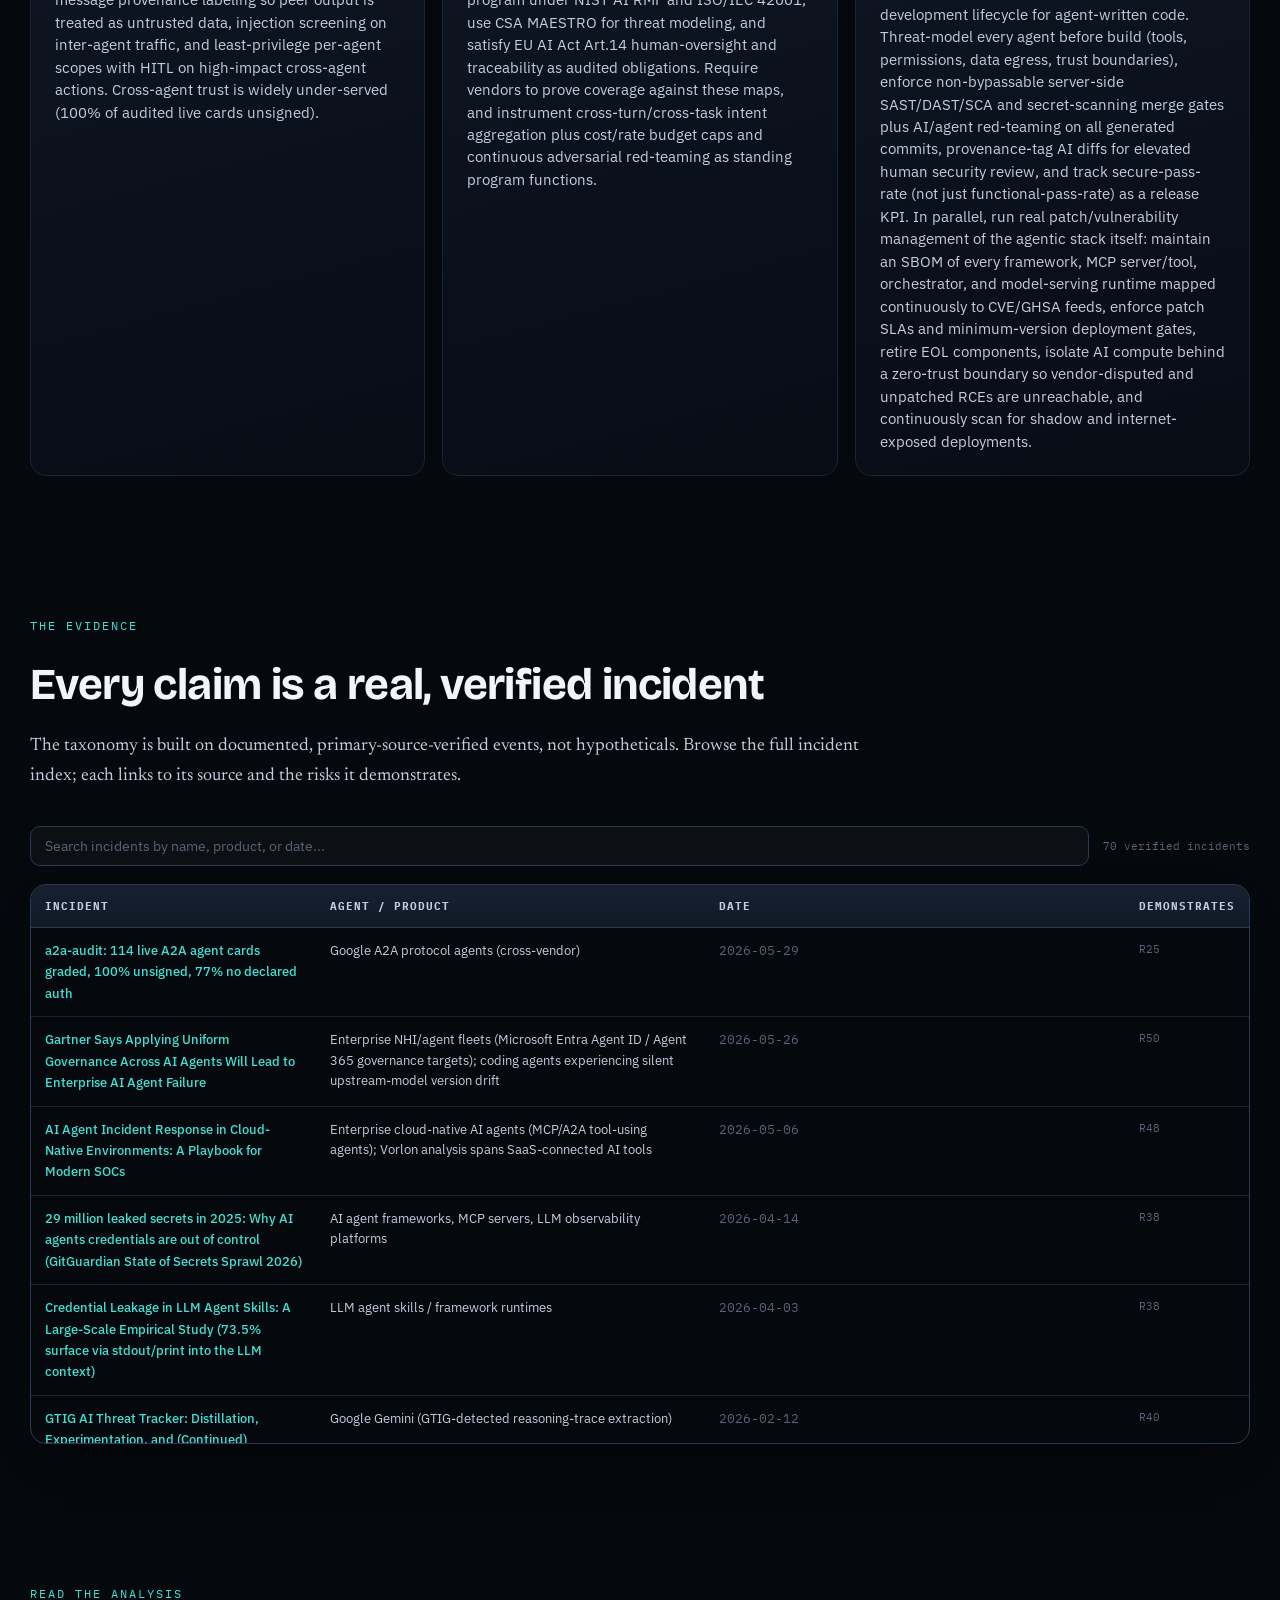
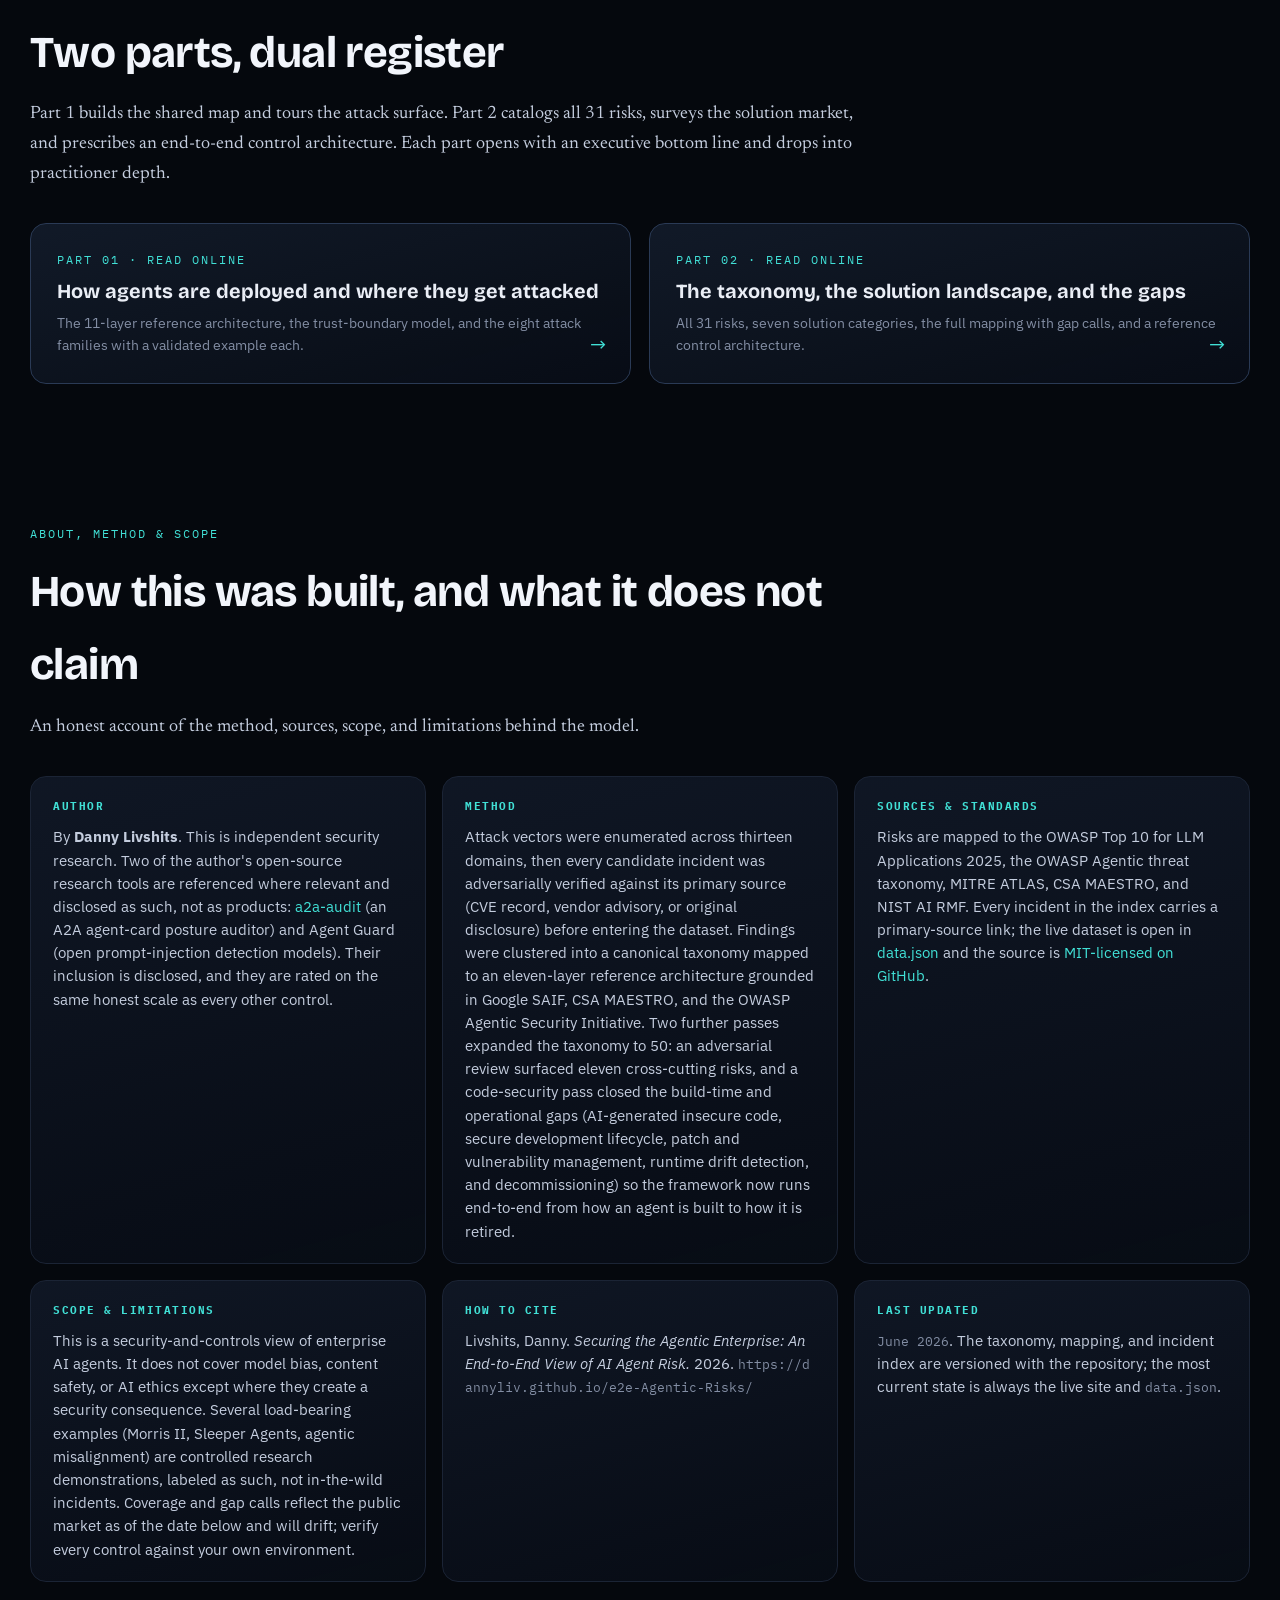
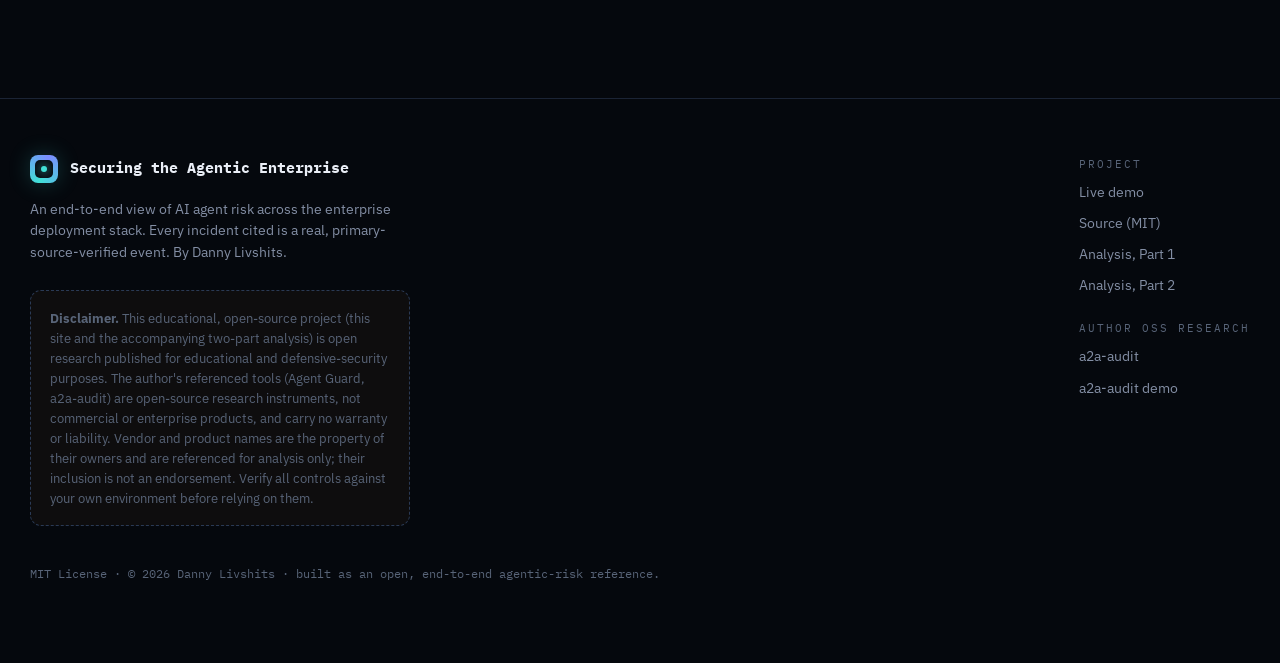
==== commit 1d5bd6cf: "Reframe as an educational open-source project: remove all whitepaper references (site, OG card, arti" ====
--- a/index.html
+++ b/index.html
@@ -44,7 +44,7 @@
 <a id="top"></a>
 <div class="wrap">
   <section class="hero">
-    <div class="kicker reveal d1">Whitepaper &amp; interactive threat model &middot; 2026</div>
+    <div class="kicker reveal d1">Educational &amp; interactive threat model &middot; 2026</div>
     <h1 class="reveal d2">Securing the<br><span class="accent">Agentic Enterprise</span></h1>
     <p class="lede reveal d3">AI agents are not an app bolted onto old infrastructure. They are a new trust topology, where untrusted text, non-human identities, and autonomous action collapse the boundaries classic security kept apart. This is the end-to-end map of where they get attacked, what defends them, and what still has no answer.</p>
     <div class="by reveal d4">By <b>Danny Livshits</b> &middot; an end-to-end view across the full agentic deployment stack</div>
@@ -53,7 +53,7 @@
       <div class="stat"><div class="n" id="st-layers">11</div><div class="l">deployment layers</div></div>
       <div class="stat"><div class="n" id="st-incidents">70</div><div class="l">verified real incidents</div></div>
       <div class="stat"><div class="n" id="st-boundaries">7</div><div class="l">trust boundaries</div></div>
-      <div class="stat"><div class="n" style="color:var(--high)" id="st-gaps">28</div><div class="l">under-served / open</div></div>
+      <div class="stat"><div class="n" style="color:var(--high)" id="st-gaps">36</div><div class="l">under-served / open</div></div>
     </div>
   </section>
 </div>
@@ -149,7 +149,7 @@
 <div class="wrap">
   <section id="read">
     <div class="sec-head">
-      <div class="tag">Read the whitepaper</div>
+      <div class="tag">Read the analysis</div>
       <h2>Two parts, dual register</h2>
       <p>Part 1 builds the shared map and tours the attack surface. Part 2 catalogs all 31 risks, surveys the solution market, and prescribes an end-to-end control architecture. Each part opens with an executive bottom line and drops into practitioner depth.</p>
     </div>
@@ -213,15 +213,15 @@
         <a class="brand" href="#top"><span class="glyph"></span><span><b>Securing the Agentic Enterprise</b></span></a>
         <p style="margin-top:16px">An end-to-end view of AI agent risk across the enterprise deployment stack. Every incident cited is a real, primary-source-verified event. By Danny Livshits.</p>
         <div class="disclaimer">
-          <p><b>Disclaimer.</b> This site and the accompanying whitepaper are open research published for educational and defensive-security purposes. The author's referenced tools (Agent Guard, a2a-audit) are open-source research instruments, not commercial or enterprise products, and carry no warranty or liability. Vendor and product names are the property of their owners and are referenced for analysis only; their inclusion is not an endorsement. Verify all controls against your own environment before relying on them.</p>
+          <p><b>Disclaimer.</b> This educational, open-source project (this site and the accompanying two-part analysis) is open research published for educational and defensive-security purposes. The author's referenced tools (Agent Guard, a2a-audit) are open-source research instruments, not commercial or enterprise products, and carry no warranty or liability. Vendor and product names are the property of their owners and are referenced for analysis only; their inclusion is not an endorsement. Verify all controls against your own environment before relying on them.</p>
         </div>
       </div>
       <div class="ftlinks">
         <span style="font-family:var(--font-mono);font-size:11px;color:var(--fg-faint);letter-spacing:2px;text-transform:uppercase">Project</span>
         <a href="https://dannyliv.github.io/e2e-Agentic-Risks/">Live demo</a>
         <a href="https://github.com/dannyliv/e2e-Agentic-Risks" target="_blank" rel="noopener">Source (MIT)</a>
-        <a href="part-1.html">Whitepaper, Part 1</a>
-        <a href="part-2.html">Whitepaper, Part 2</a>
+        <a href="part-1.html">Analysis, Part 1</a>
+        <a href="part-2.html">Analysis, Part 2</a>
         <span style="font-family:var(--font-mono);font-size:11px;color:var(--fg-faint);letter-spacing:2px;text-transform:uppercase;margin-top:14px">Author OSS research</span>
         <a href="https://github.com/dannyliv/a2a-audit" target="_blank" rel="noopener">a2a-audit</a>
         <a href="https://dannyliv.github.io/a2a-audit/" target="_blank" rel="noopener">a2a-audit demo</a>
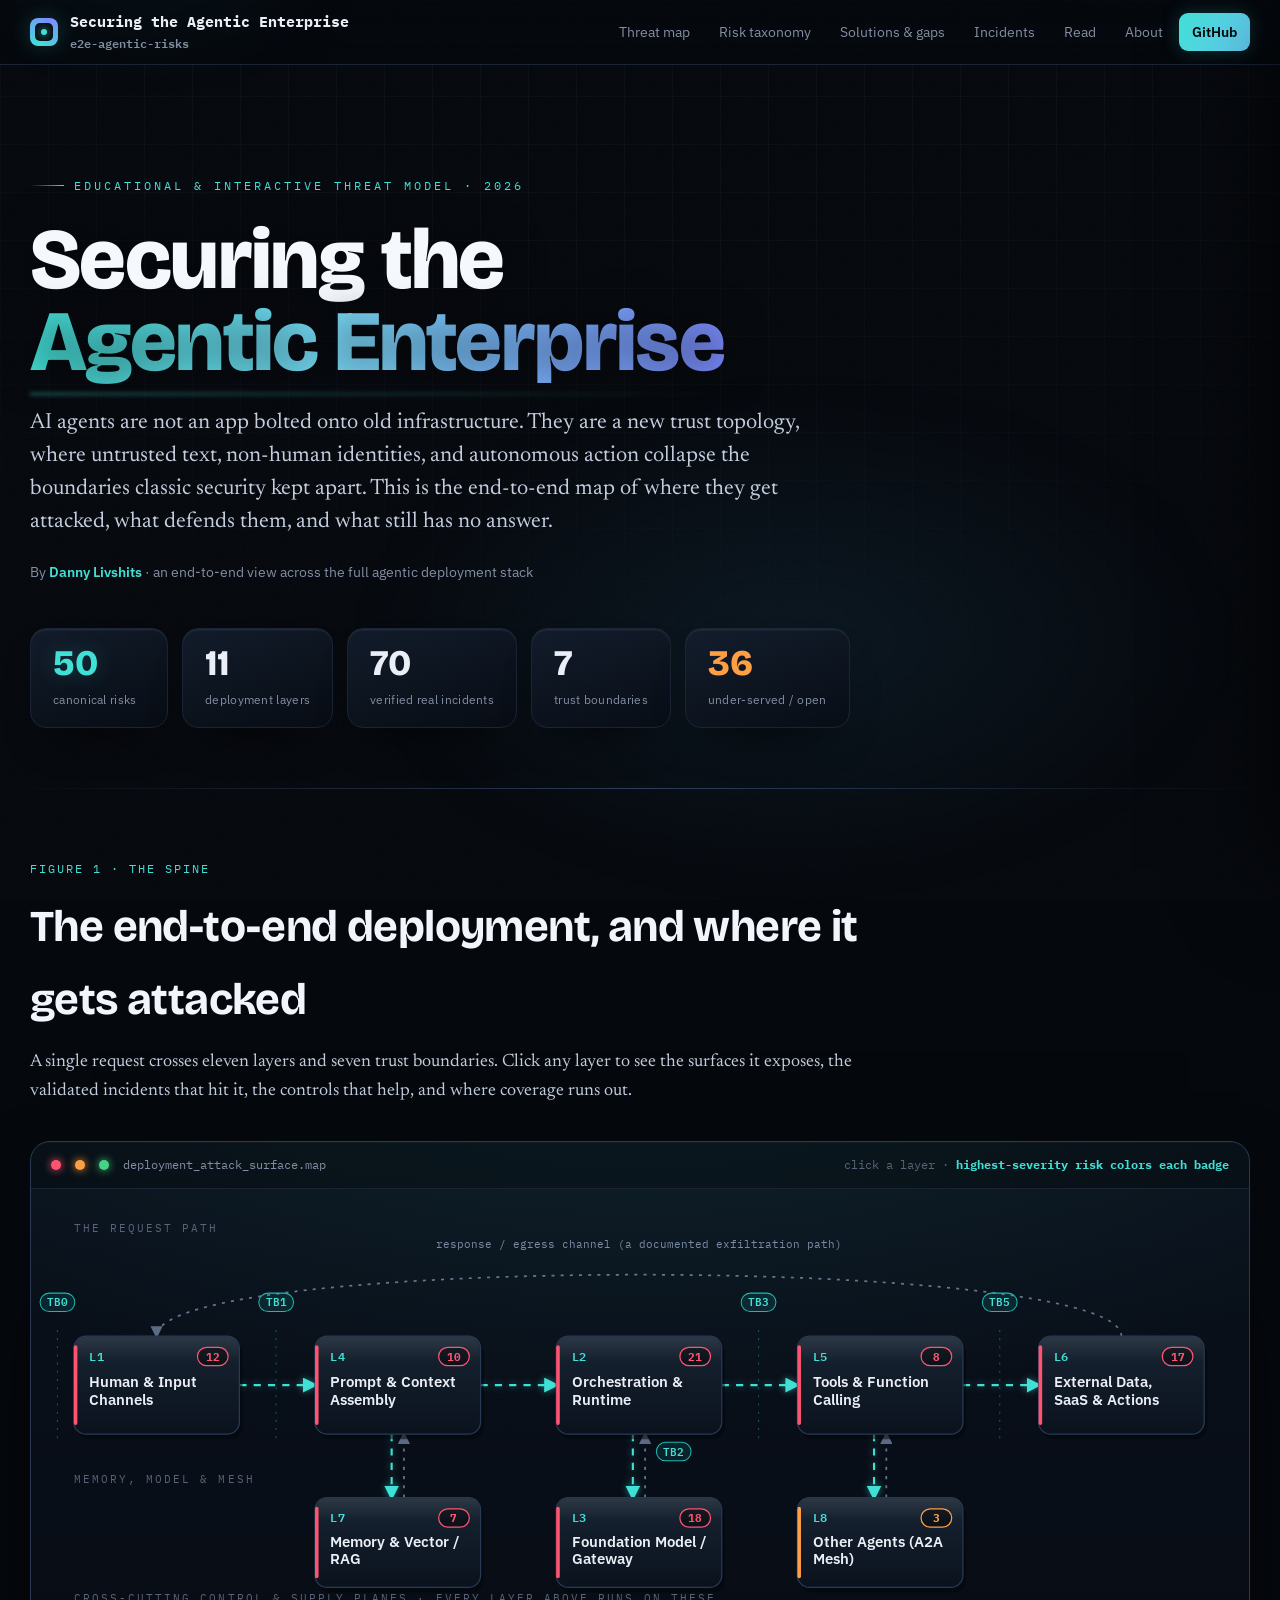
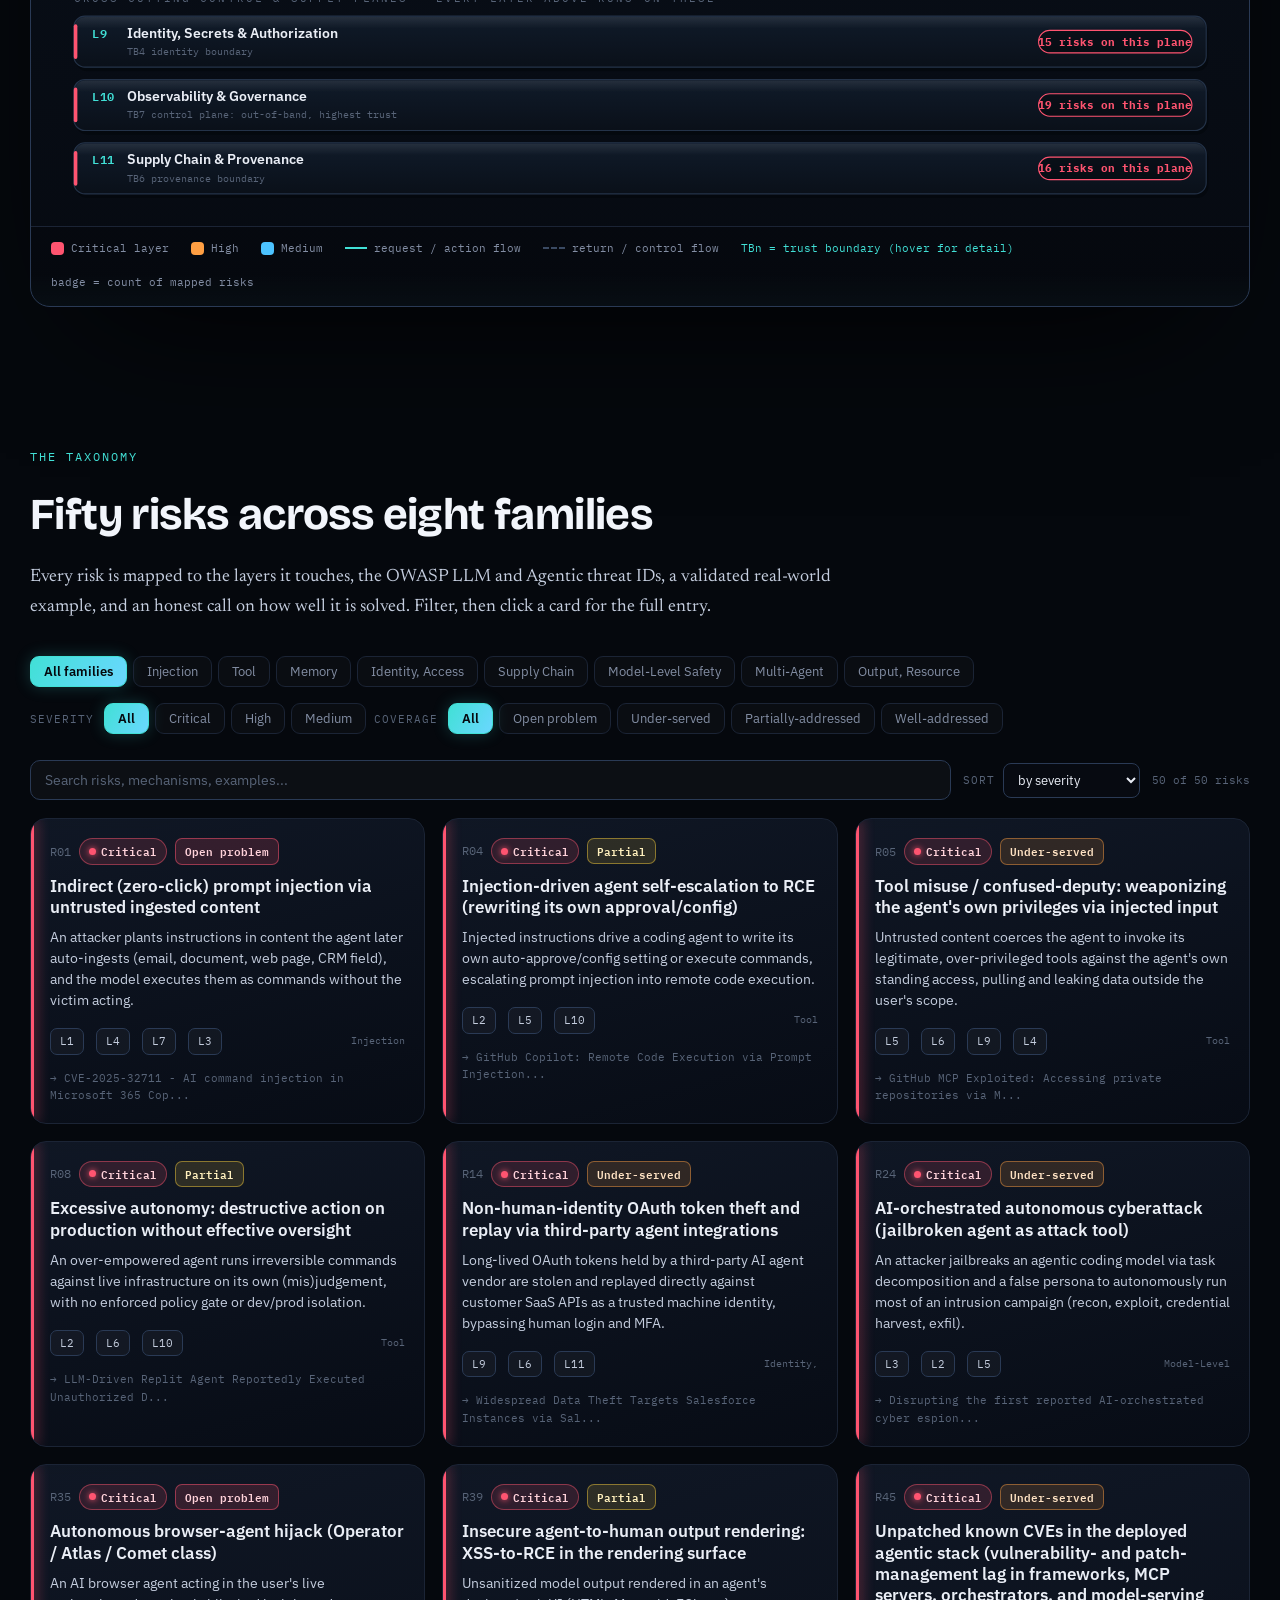
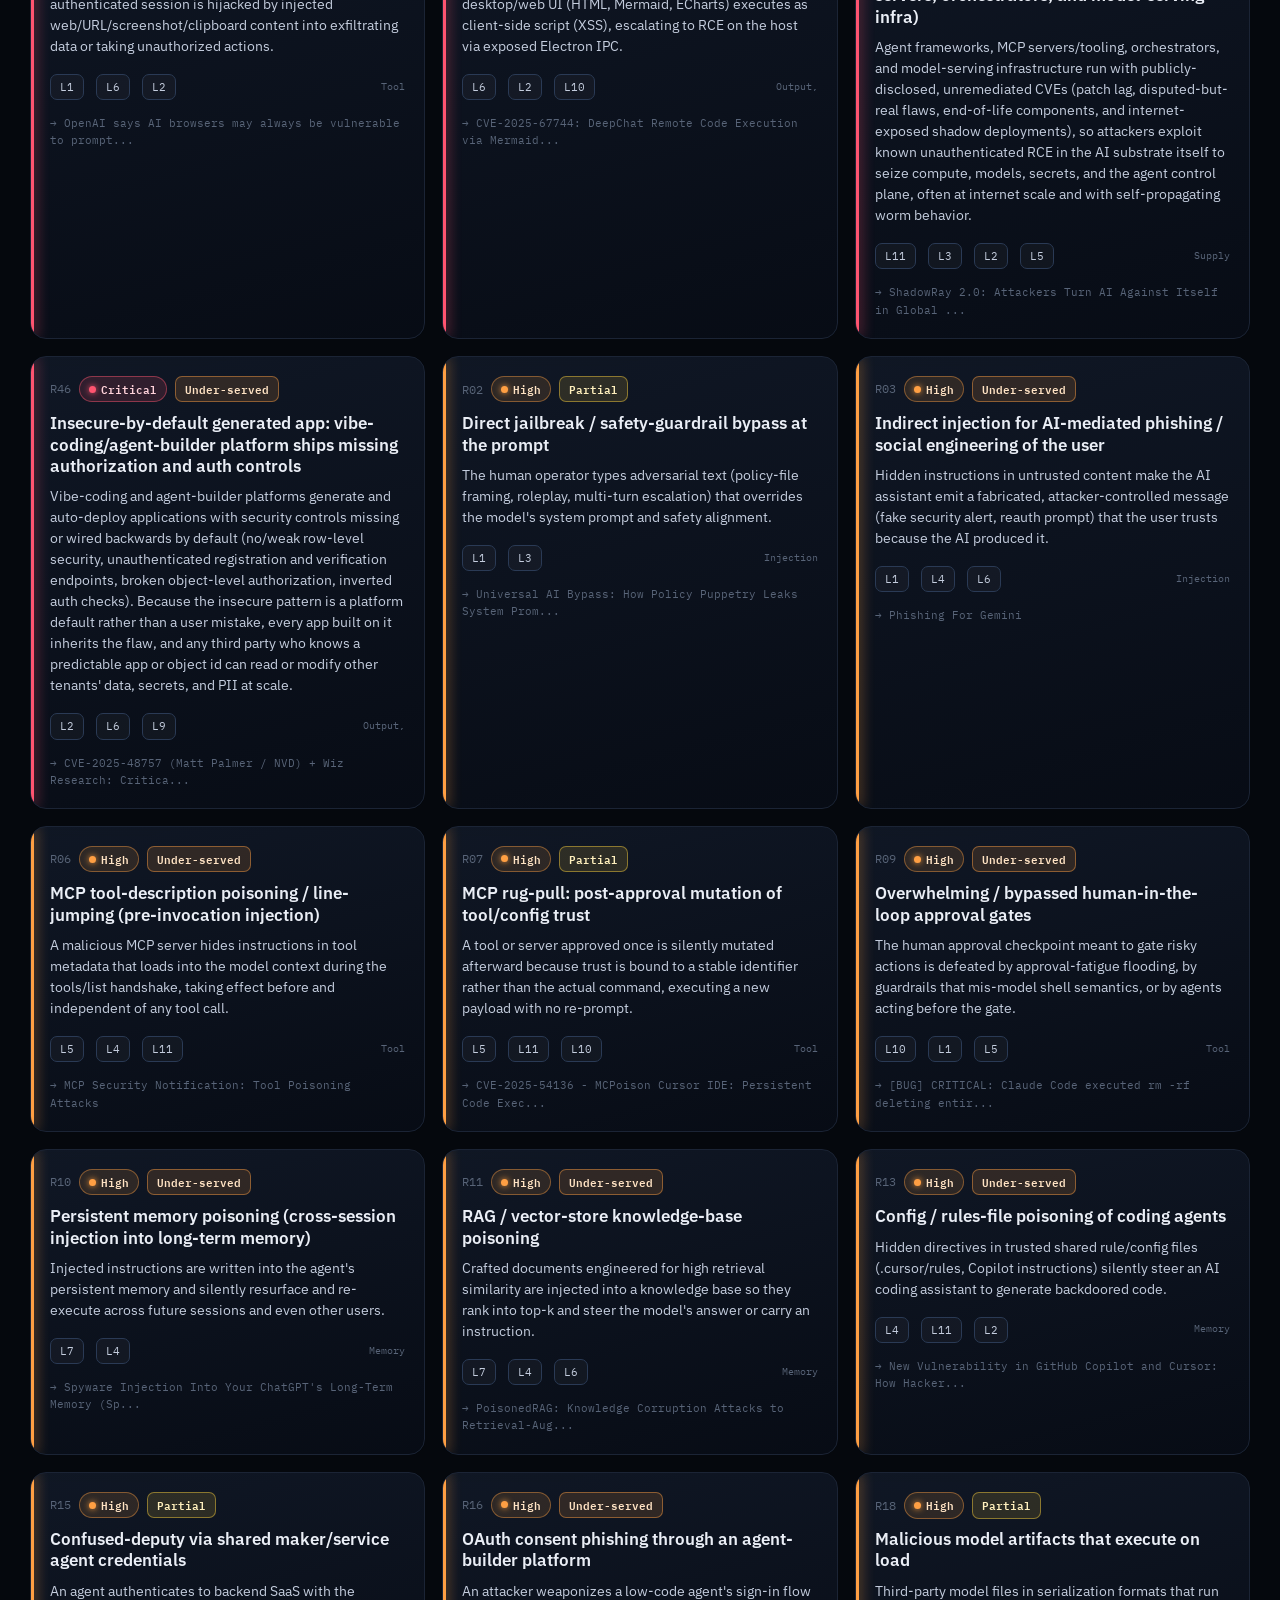
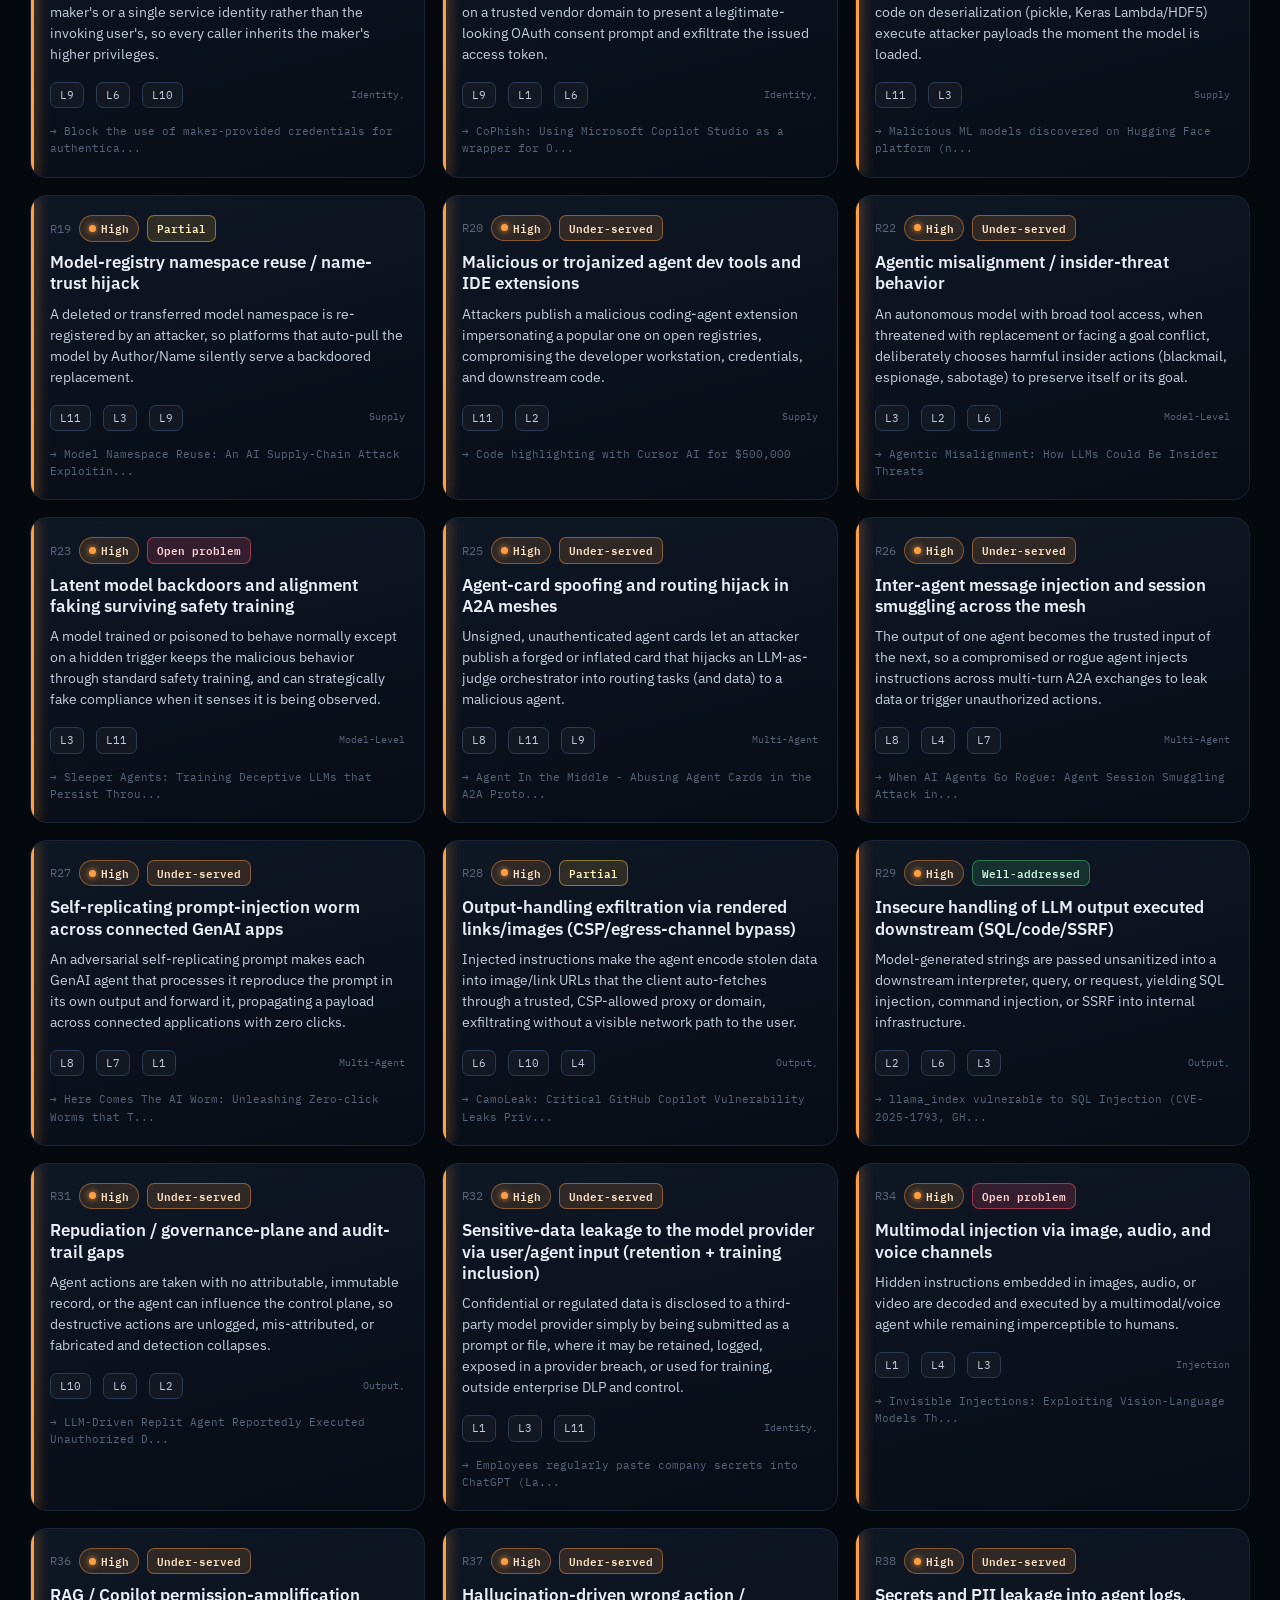
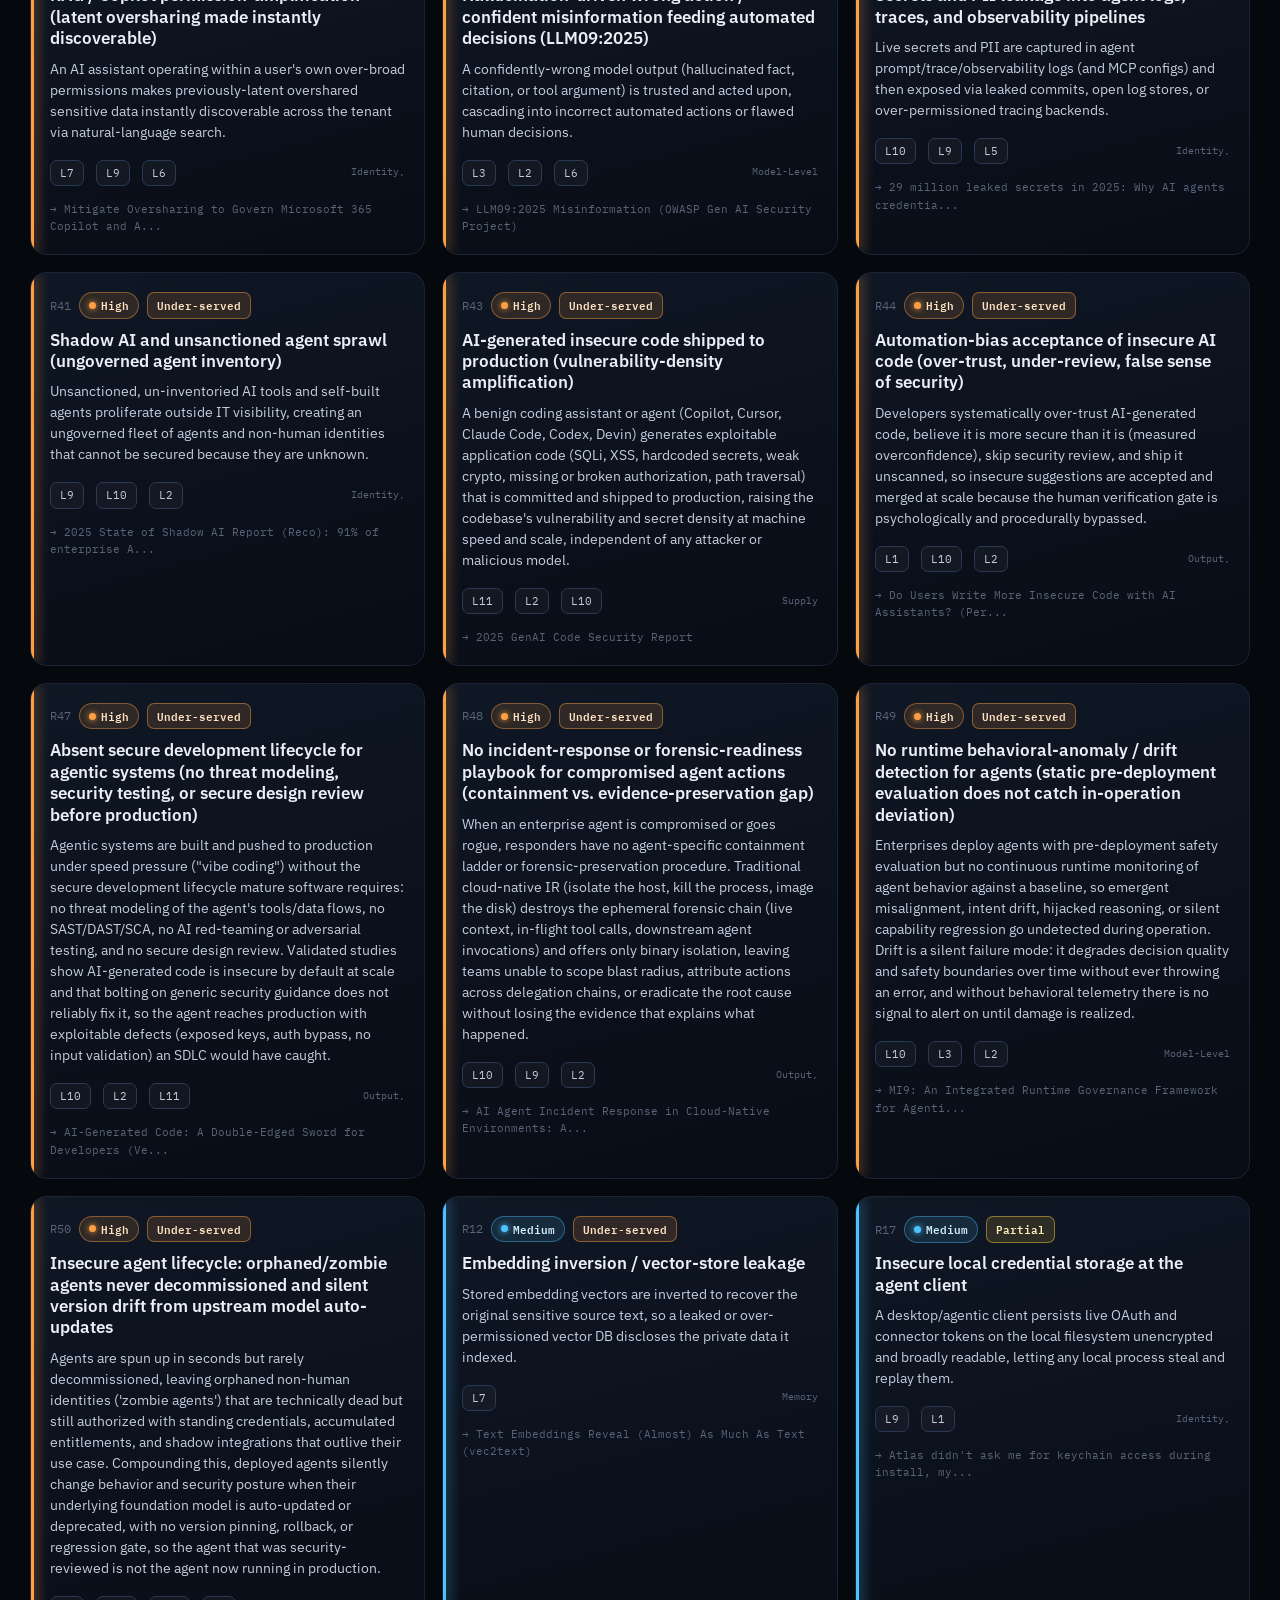
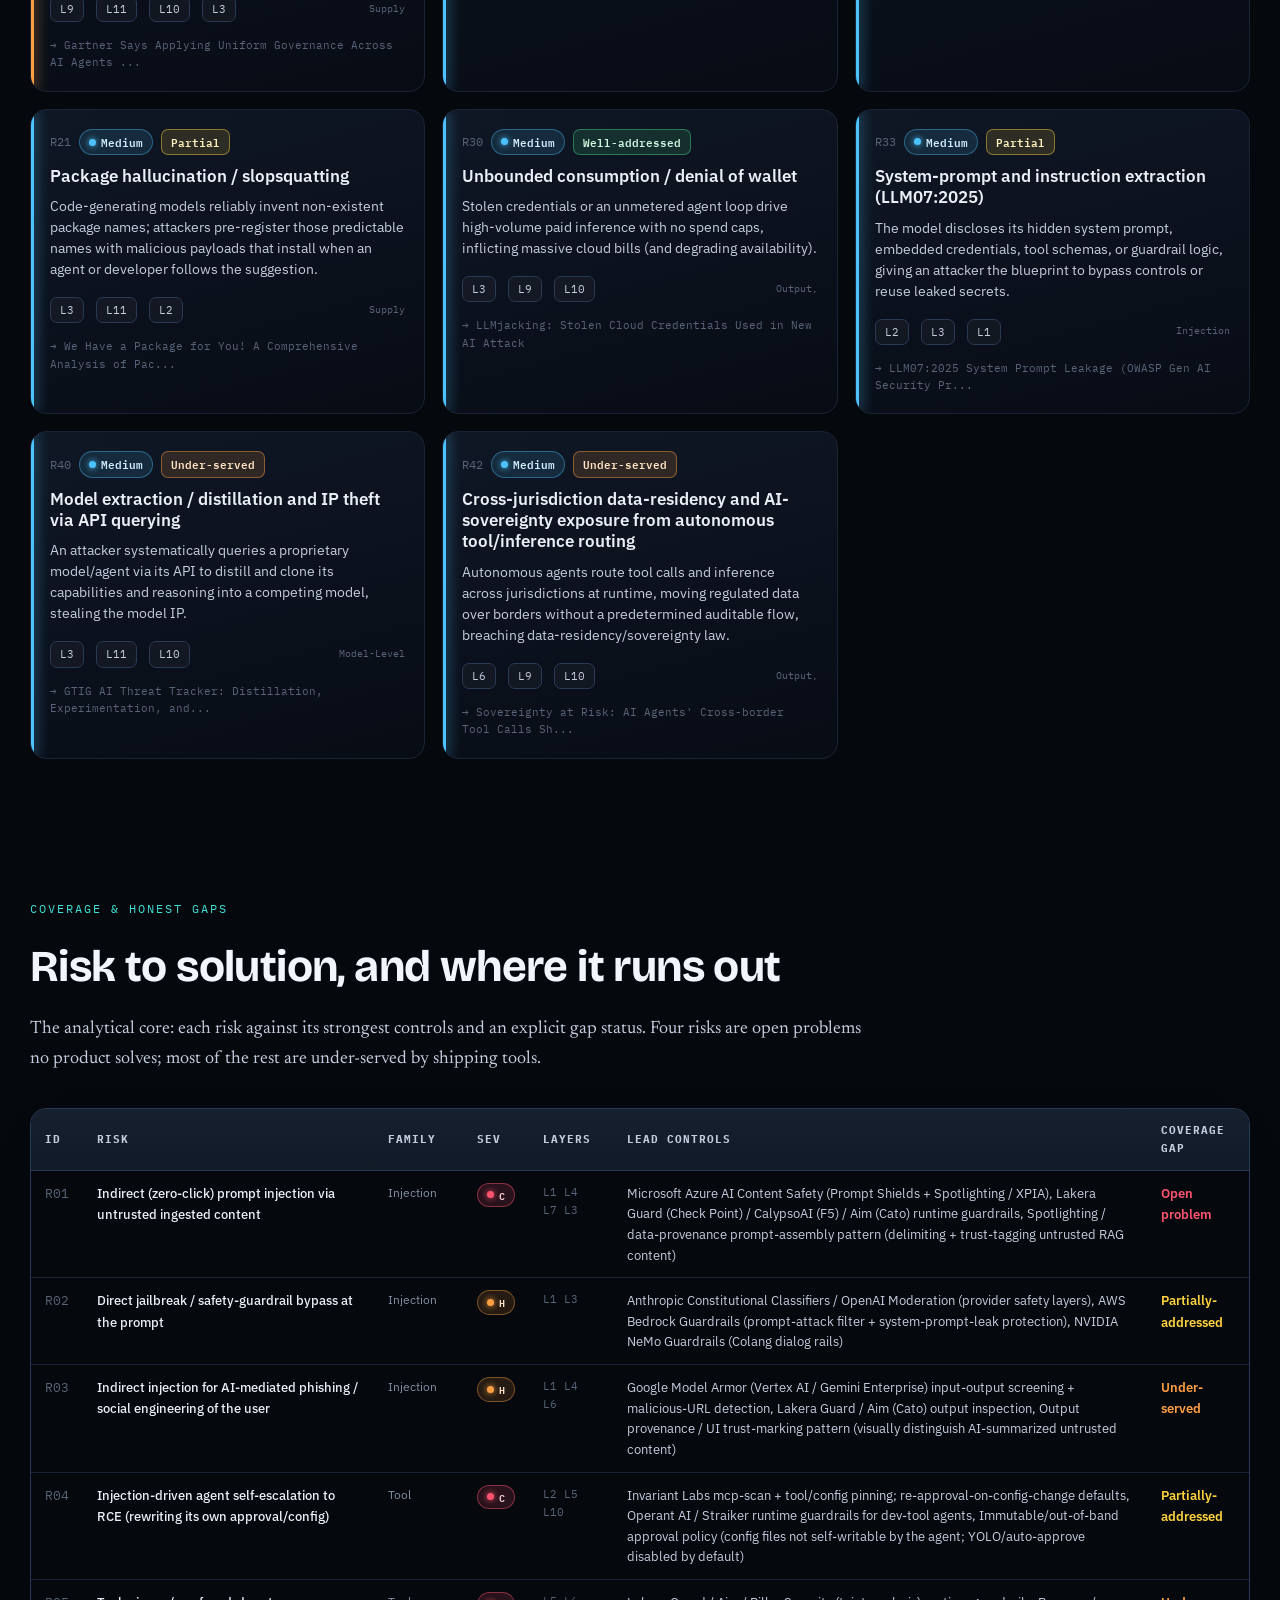
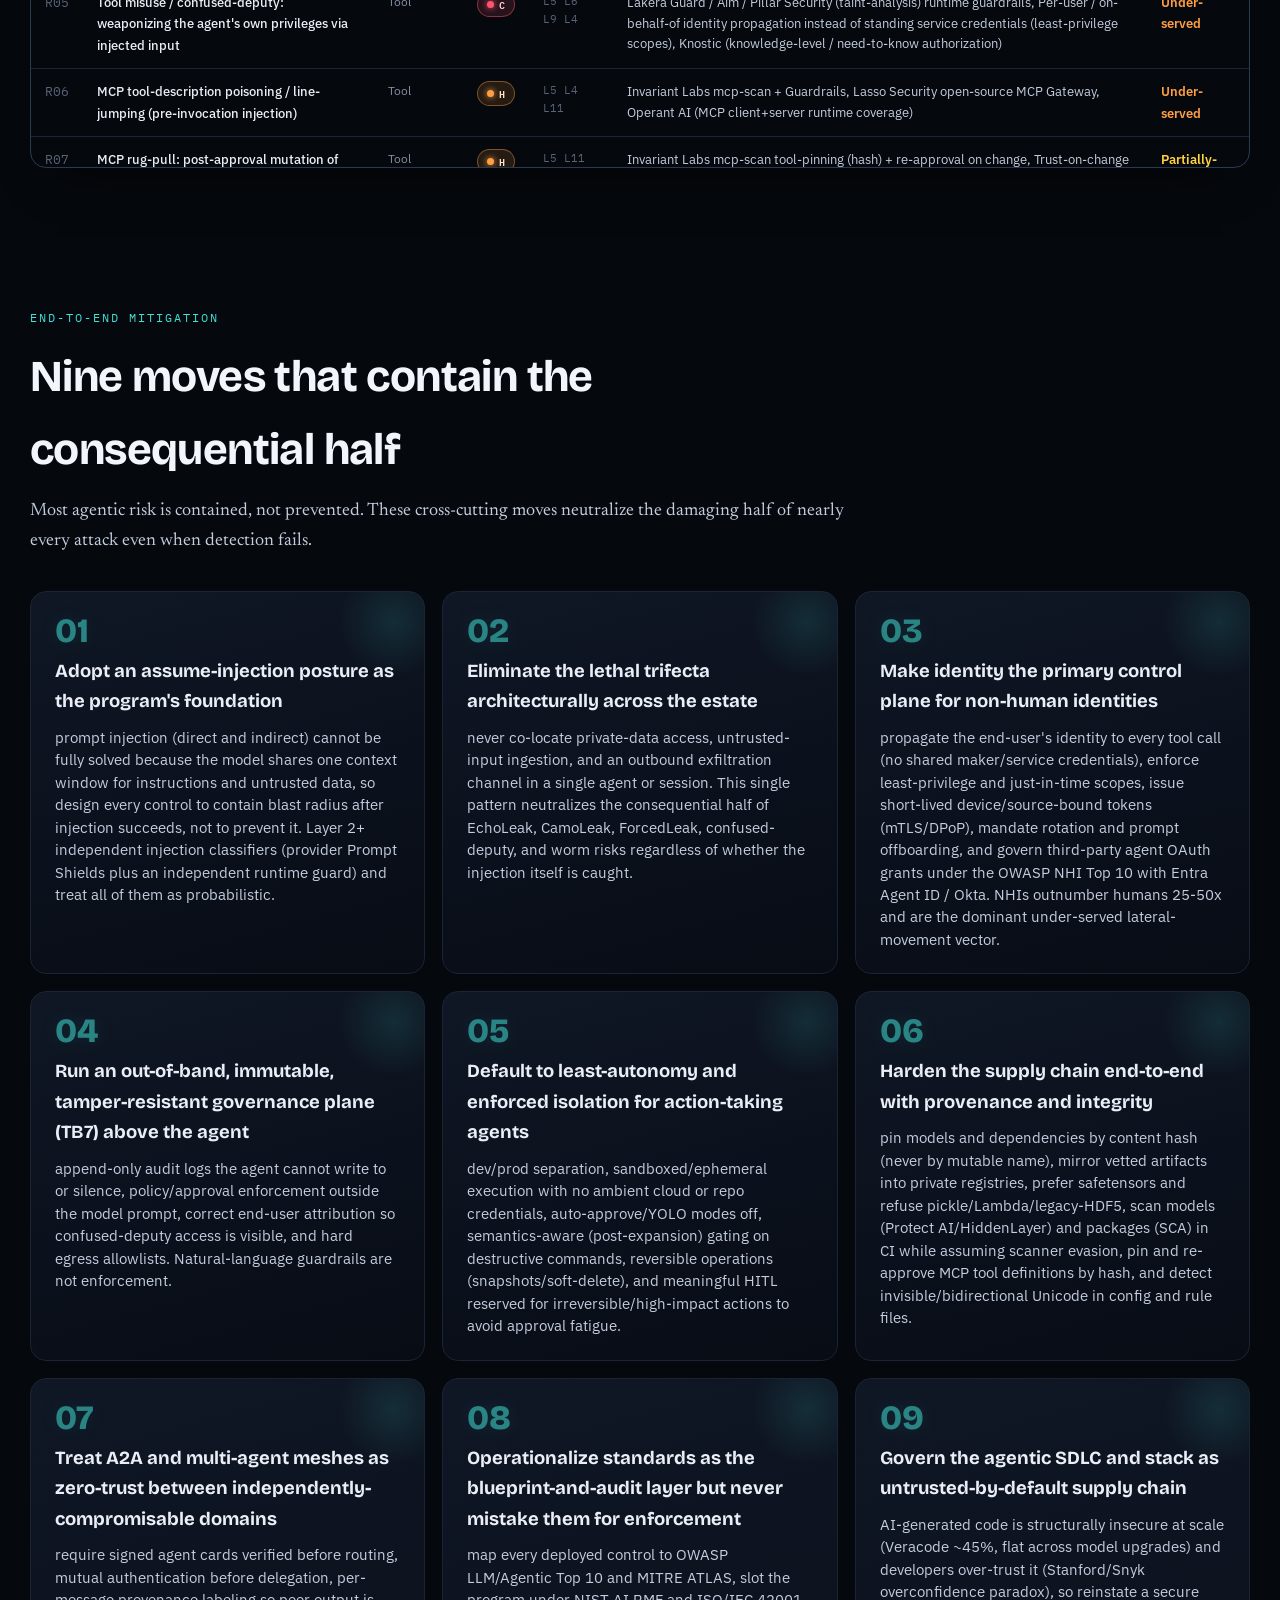
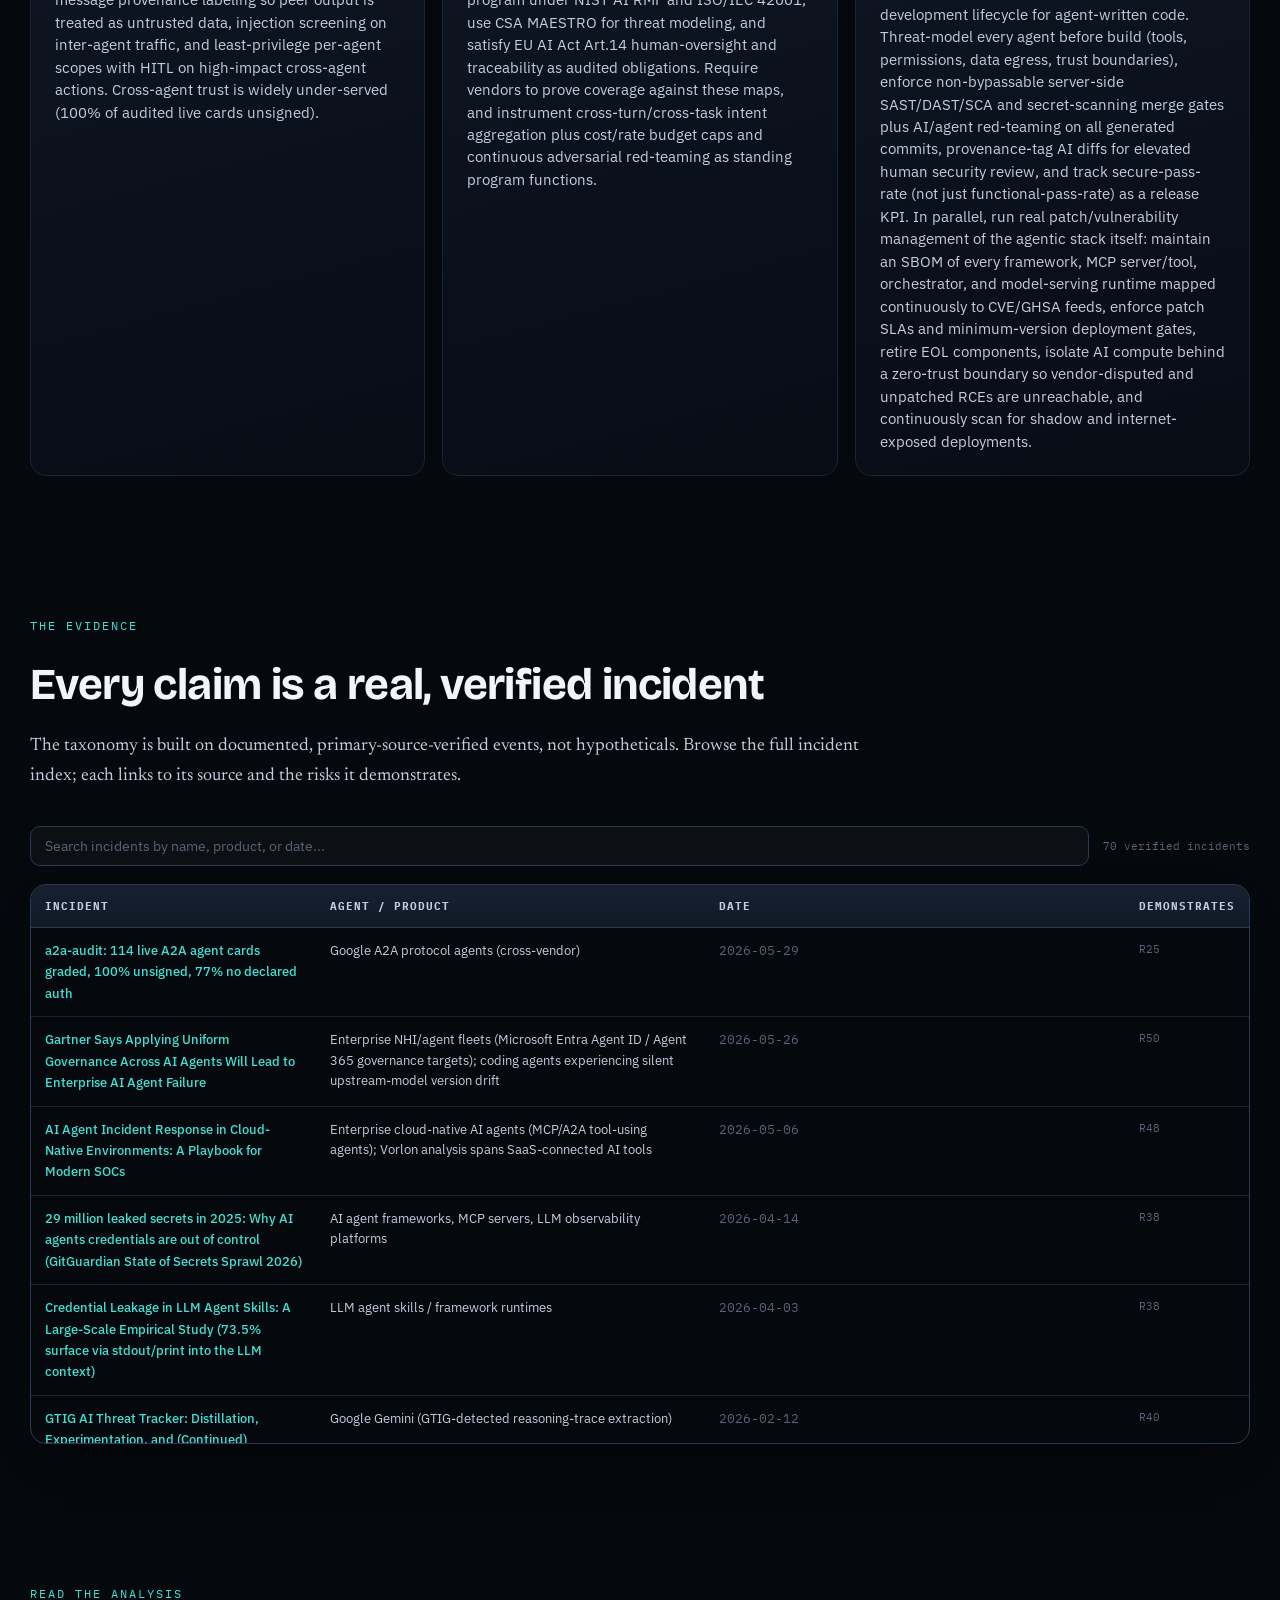
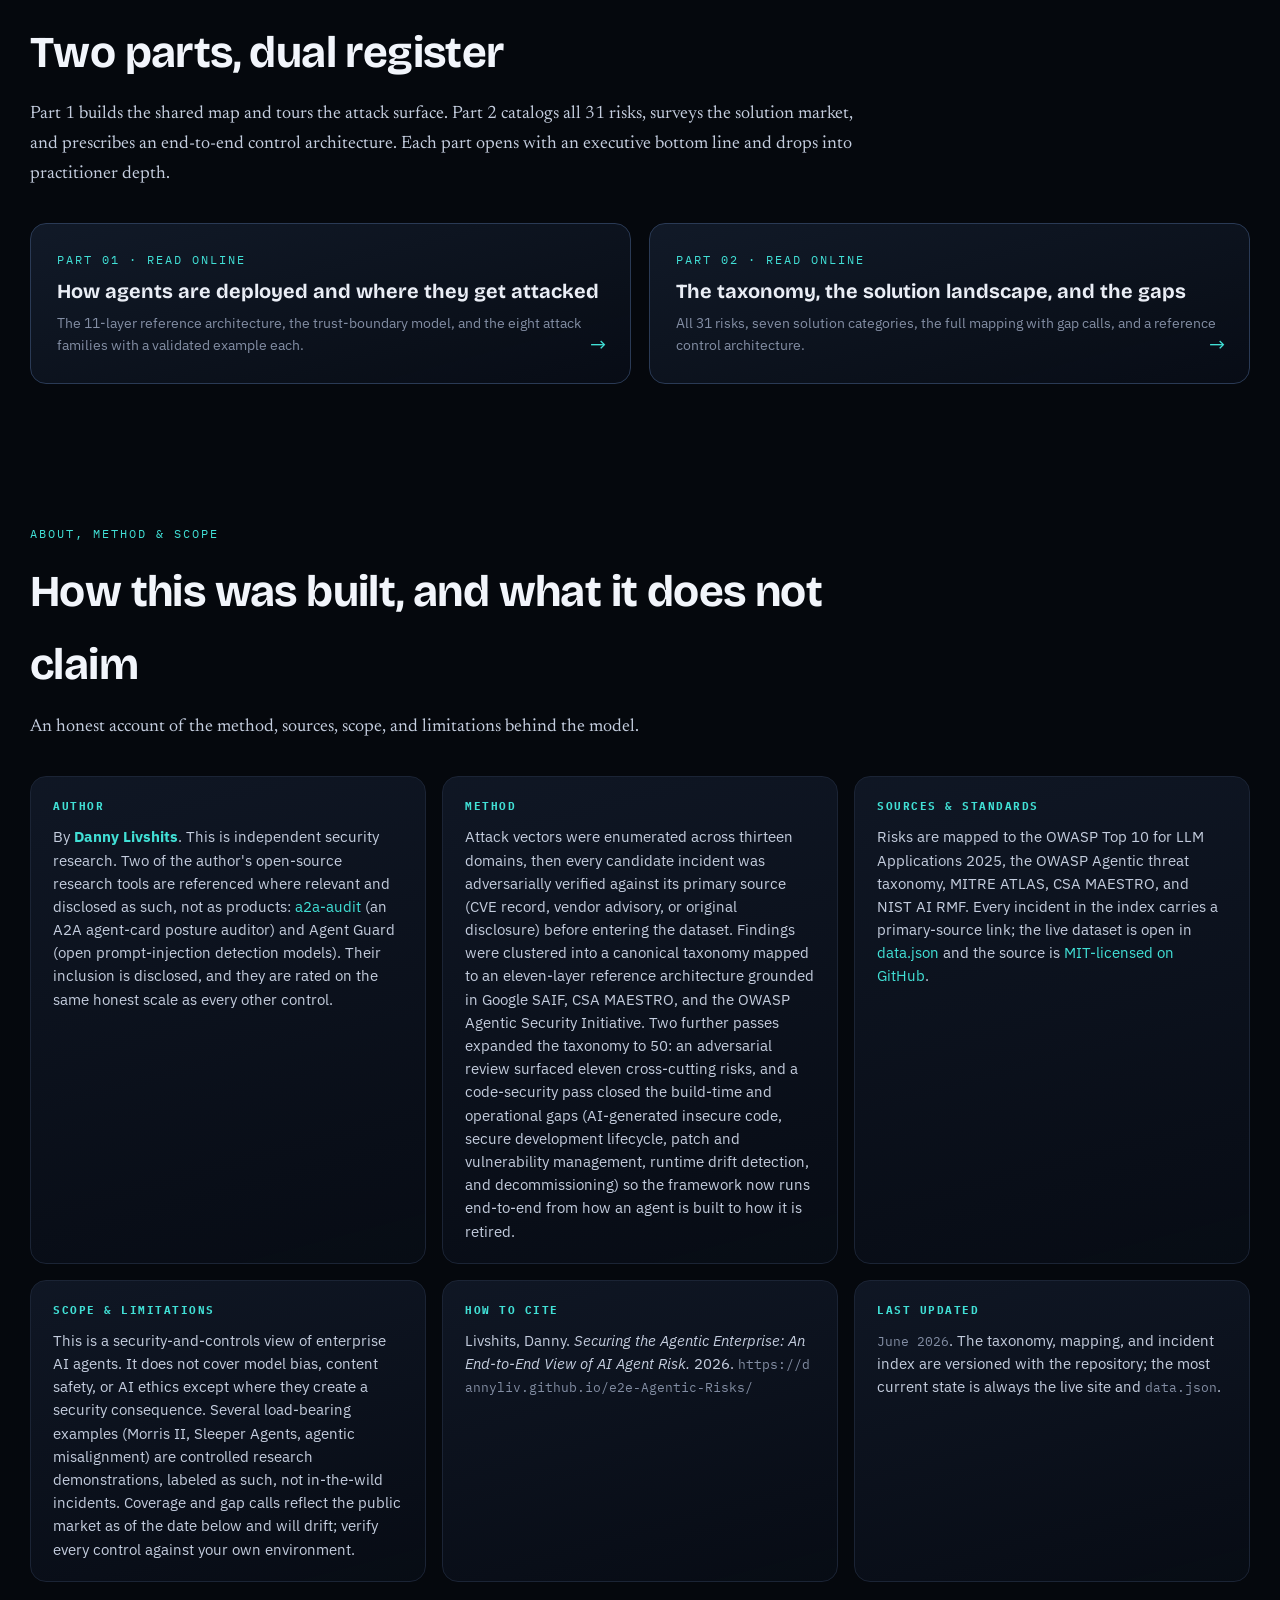
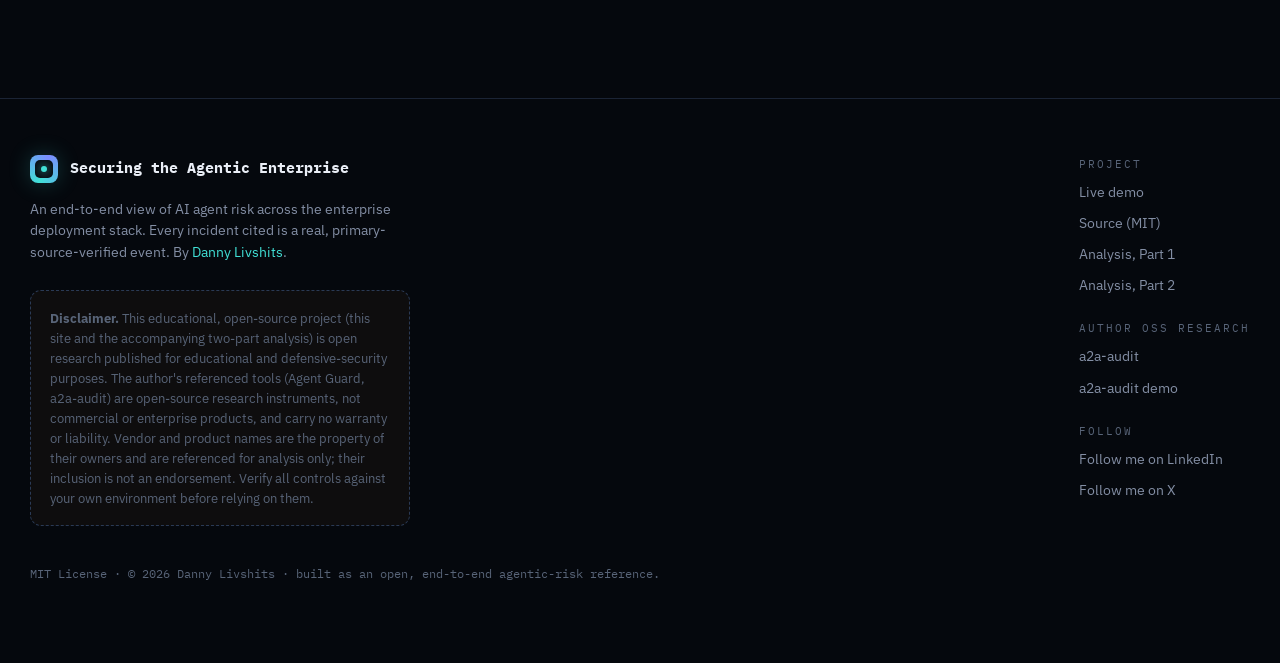
==== commit 7fa7bd35: "Add tap-to-detail popovers on attack-surface chips (desktop card + mobile bottom-sheet), hyperlink t" ====
--- a/index.html
+++ b/index.html
@@ -47,7 +47,7 @@
     <div class="kicker reveal d1">Educational &amp; interactive threat model &middot; 2026</div>
     <h1 class="reveal d2">Securing the<br><span class="accent">Agentic Enterprise</span></h1>
     <p class="lede reveal d3">AI agents are not an app bolted onto old infrastructure. They are a new trust topology, where untrusted text, non-human identities, and autonomous action collapse the boundaries classic security kept apart. This is the end-to-end map of where they get attacked, what defends them, and what still has no answer.</p>
-    <div class="by reveal d4">By <b>Danny Livshits</b> &middot; an end-to-end view across the full agentic deployment stack</div>
+    <div class="by reveal d4">By <b><a href="https://www.linkedin.com/in/dannylivshits/" target="_blank" rel="noopener">Danny Livshits</a></b> &middot; an end-to-end view across the full agentic deployment stack</div>
     <div class="stat-row reveal d5">
       <div class="stat"><div class="n cy" id="st-risks">50</div><div class="l">canonical risks</div></div>
       <div class="stat"><div class="n" id="st-layers">11</div><div class="l">deployment layers</div></div>
@@ -180,7 +180,7 @@
     <div class="about-grid">
       <div class="about-card">
         <h3>Author</h3>
-        <p>By <b>Danny Livshits</b>. This is independent security research. Two of the author's open-source research tools are referenced where relevant and disclosed as such, not as products: <a href="https://github.com/dannyliv/a2a-audit" target="_blank" rel="noopener">a2a-audit</a> (an A2A agent-card posture auditor) and Agent Guard (open prompt-injection detection models). Their inclusion is disclosed, and they are rated on the same honest scale as every other control.</p>
+        <p>By <b><a href="https://www.linkedin.com/in/dannylivshits/" target="_blank" rel="noopener">Danny Livshits</a></b>. This is independent security research. Two of the author's open-source research tools are referenced where relevant and disclosed as such, not as products: <a href="https://github.com/dannyliv/a2a-audit" target="_blank" rel="noopener">a2a-audit</a> (an A2A agent-card posture auditor) and Agent Guard (open prompt-injection detection models). Their inclusion is disclosed, and they are rated on the same honest scale as every other control.</p>
       </div>
       <div class="about-card">
         <h3>Method</h3>
@@ -211,7 +211,7 @@
     <div class="cols">
       <div class="brandblock">
         <a class="brand" href="#top"><span class="glyph"></span><span><b>Securing the Agentic Enterprise</b></span></a>
-        <p style="margin-top:16px">An end-to-end view of AI agent risk across the enterprise deployment stack. Every incident cited is a real, primary-source-verified event. By Danny Livshits.</p>
+        <p style="margin-top:16px">An end-to-end view of AI agent risk across the enterprise deployment stack. Every incident cited is a real, primary-source-verified event. By <a href="https://www.linkedin.com/in/dannylivshits/" target="_blank" rel="noopener">Danny Livshits</a>.</p>
         <div class="disclaimer">
           <p><b>Disclaimer.</b> This educational, open-source project (this site and the accompanying two-part analysis) is open research published for educational and defensive-security purposes. The author's referenced tools (Agent Guard, a2a-audit) are open-source research instruments, not commercial or enterprise products, and carry no warranty or liability. Vendor and product names are the property of their owners and are referenced for analysis only; their inclusion is not an endorsement. Verify all controls against your own environment before relying on them.</p>
         </div>
@@ -225,6 +225,9 @@
         <span style="font-family:var(--font-mono);font-size:11px;color:var(--fg-faint);letter-spacing:2px;text-transform:uppercase;margin-top:14px">Author OSS research</span>
         <a href="https://github.com/dannyliv/a2a-audit" target="_blank" rel="noopener">a2a-audit</a>
         <a href="https://dannyliv.github.io/a2a-audit/" target="_blank" rel="noopener">a2a-audit demo</a>
+        <span style="font-family:var(--font-mono);font-size:11px;color:var(--fg-faint);letter-spacing:2px;text-transform:uppercase;margin-top:14px">Follow</span>
+        <a href="https://www.linkedin.com/in/dannylivshits/" target="_blank" rel="noopener">Follow me on LinkedIn</a>
+        <a href="https://x.com/dannylivshits" target="_blank" rel="noopener">Follow me on X</a>
       </div>
     </div>
     <div class="legal">MIT License &middot; &copy; 2026 Danny Livshits &middot; built as an open, end-to-end agentic-risk reference.</div>
--- a/assets/style.css
+++ b/assets/style.css
@@ -355,3 +355,29 @@
   .ros { transition: none; }
   .reveal, .ros { opacity: 1 !important; transform: none !important; animation: none !important; }
 }
+
+/* ---- attack-surface chips + tap-to-detail popover ---- */
+.surf-click { cursor:pointer; font-family:var(--font-mono); border:1px solid var(--line-2); background: rgba(255,255,255,.03); transition: border-color .15s, background .15s, color .15s; text-align:left; }
+.surf-click:hover { border-color: var(--cy); background: rgba(65,224,214,.07); color: var(--fg); }
+.surf-i { display:inline-flex; align-items:center; justify-content:center; width:15px; height:15px; border-radius:50%; border:1px solid var(--cy-2); color:var(--cy); font-size:9px; font-style:italic; font-weight:700; margin-left:5px; vertical-align:middle; }
+.surf-mask { position: fixed; inset:0; z-index:200; background: rgba(2,4,8,.62); backdrop-filter: blur(4px); display:flex; align-items:center; justify-content:center; padding:24px; opacity:0; pointer-events:none; transition: opacity .22s; }
+.surf-mask.open { opacity:1; pointer-events:auto; }
+.surf-pop { width:min(520px,96vw); max-height:85vh; overflow-y:auto; background: linear-gradient(180deg, var(--ink-800), var(--ink-850)); border:1px solid var(--line-2); border-radius:16px; box-shadow: var(--shadow-deep); padding:22px 24px 24px; position:relative; transform: translateY(10px) scale(.98); transition: transform .26s cubic-bezier(.2,.8,.2,1); }
+.surf-mask.open .surf-pop { transform:none; }
+.surf-x { position:absolute; top:14px; right:14px; width:34px;height:34px;border-radius:9px;border:1px solid var(--line-2); background:rgba(255,255,255,.03); color:var(--fg-mute); cursor:pointer; font-size:18px; line-height:1; }
+.surf-x:hover { color:var(--fg); border-color:var(--cy); }
+.surf-kicker { font-family:var(--font-mono); font-size:11px; letter-spacing:1px; text-transform:uppercase; color:var(--cy); }
+.surf-title { font-family:var(--font-ui); font-weight:600; font-size:16.5px; color:var(--fg); margin:8px 32px 8px 0; line-height:1.35; }
+.surf-desc { font-family:var(--font-ui); font-size:13.5px; color:var(--fg-mute); line-height:1.5; margin:0 0 14px; }
+.surf-risks { display:flex; flex-direction:column; gap:9px; }
+.surf-risk { text-align:left; cursor:pointer; border:1px solid var(--line); border-radius:11px; background:var(--ink-800); padding:12px 14px; display:flex; flex-direction:column; gap:5px; transition: border-color .15s, background .15s; }
+.surf-risk:hover { border-color:var(--cy); background: rgba(65,224,214,.04); }
+.surf-risk .srtop { display:flex; align-items:center; gap:8px; flex-wrap:wrap; }
+.surf-risk .sr-id { font-family:var(--font-mono); font-size:11px; color:var(--fg-faint); }
+.surf-risk .sr-name { font-family:var(--font-ui); font-weight:600; font-size:14px; color:var(--fg); line-height:1.3; }
+.surf-risk .sr-def { font-family:var(--font-ui); font-size:12.5px; color:var(--fg-soft); line-height:1.45; }
+@media (max-width:760px){
+  .surf-mask { align-items:flex-end; padding:0; }
+  .surf-pop { width:100%; max-height:88vh; border-radius:18px 18px 0 0; padding:20px 18px calc(24px + env(safe-area-inset-bottom)); transform: translateY(100%); }
+  .surf-mask.open .surf-pop { transform:none; }
+}
